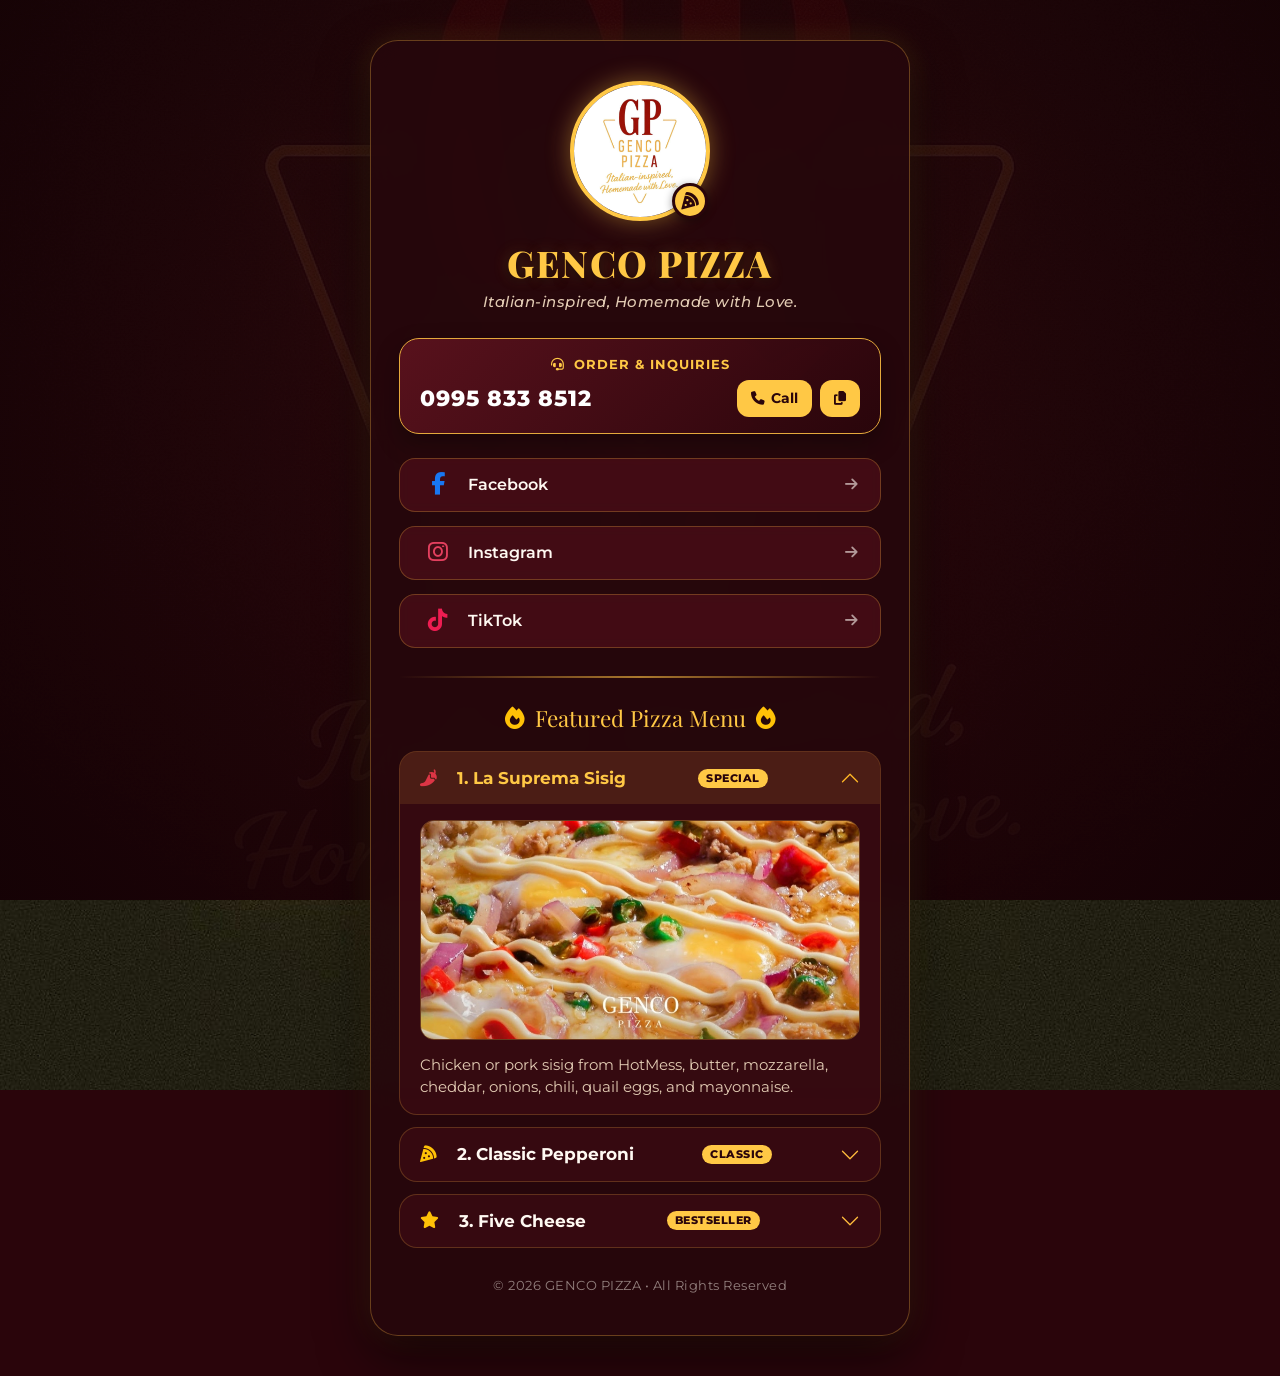
==== index.html @ 43e7e1e8 "Add standalone index.html and root images for Vercel and static web hosting" ====
<!DOCTYPE html>
<html lang="en">
<head>
    <meta charset="utf-8" />
    <meta name="viewport" content="width=device-width, initial-scale=1.0" />
    <title>GENCO PIZZA | Profile & Menu</title>
    <!-- Favicon -->
    <link rel="icon" type="image/x-icon" href="images/genco-profile.jpg" />
    <!-- Google Fonts -->
    <link rel="preconnect" href="https://fonts.googleapis.com">
    <link rel="preconnect" href="https://fonts.gstatic.com" crossorigin>
    <link href="https://fonts.googleapis.com/css2?family=Montserrat:ital,wght@0,300;0,400;0,600;0,700;0,800;1,400&family=Playfair+Display:ital,wght@0,600;0,800;1,600&display=swap" rel="stylesheet">
    <!-- FontAwesome & Bootstrap Icons -->
    <link rel="stylesheet" href="https://cdnjs.cloudflare.com/ajax/libs/font-awesome/6.5.1/css/all.min.css" />
    <link rel="stylesheet" href="https://cdn.jsdelivr.net/npm/bootstrap-icons@1.11.3/font/bootstrap-icons.min.css">
    <!-- Bootstrap CSS -->
    <link rel="stylesheet" href="https://cdn.jsdelivr.net/npm/bootstrap@5.3.2/dist/css/bootstrap.min.css" />
    
    <style>
        :root {
            --genco-maroon: #4A0E17;
            --genco-maroon-dark: #2A050B;
            --genco-maroon-light: #6A1825;
            --genco-yellow: #E5A93C;
            --genco-gold: #FFC845;
            --genco-gold-hover: #FFE082;
            --genco-card-bg: rgba(38, 7, 12, 0.88);
            --genco-card-border: rgba(229, 169, 60, 0.35);
            --genco-text-light: #FFF9F2;
            --genco-text-muted: #E2CBB3;
        }

        html, body {
            min-height: 100vh;
            font-family: 'Montserrat', sans-serif;
            color: var(--genco-text-light);
            margin: 0;
            padding: 0;
            background-color: var(--genco-maroon-dark);
        }

        .genco-body {
            position: relative;
            background-image: url('images/genco-bg.jpg');
            background-size: cover;
            background-position: center;
            background-repeat: no-repeat;
            background-attachment: fixed;
        }

        .genco-bg-overlay {
            position: fixed;
            top: 0;
            left: 0;
            width: 100%;
            height: 100%;
            background: radial-gradient(circle at center, rgba(42, 5, 11, 0.65) 0%, rgba(20, 2, 5, 0.92) 100%),
                        linear-gradient(to bottom, rgba(74, 14, 23, 0.5), rgba(42, 5, 11, 0.85));
            z-index: 1;
            pointer-events: none;
        }

        .genco-main-wrapper {
            position: relative;
            z-index: 2;
            min-height: 100vh;
            display: flex;
            justify-content: center;
            align-items: center;
            padding: 40px 15px;
        }

        .genco-profile-card {
            width: 100%;
            max-width: 540px;
            background: var(--genco-card-bg);
            backdrop-filter: blur(16px);
            -webkit-backdrop-filter: blur(16px);
            border: 1.5px solid var(--genco-card-border);
            border-radius: 28px;
            padding: 40px 28px;
            box-shadow: 0 20px 50px rgba(0, 0, 0, 0.6), 0 0 30px rgba(229, 169, 60, 0.15);
        }

        /* Header & Avatar */
        .avatar-container {
            position: relative;
            width: 140px;
            height: 140px;
            margin: 0 auto 20px auto;
        }

        .profile-avatar {
            width: 100%;
            height: 100%;
            object-fit: cover;
            border-radius: 50%;
            border: 4px solid var(--genco-gold);
            box-shadow: 0 0 25px rgba(255, 200, 69, 0.4), inset 0 0 10px rgba(0,0,0,0.5);
            transition: transform 0.3s ease, box-shadow 0.3s ease;
        }

        .profile-avatar:hover {
            transform: scale(1.04);
            box-shadow: 0 0 35px rgba(255, 200, 69, 0.7);
        }

        .avatar-badge {
            position: absolute;
            bottom: 2px;
            right: 2px;
            background: var(--genco-gold);
            color: var(--genco-maroon-dark);
            width: 36px;
            height: 36px;
            border-radius: 50%;
            display: flex;
            align-items: center;
            justify-content: center;
            font-size: 1.1rem;
            border: 3px solid var(--genco-maroon-dark);
            box-shadow: 0 2px 8px rgba(0,0,0,0.4);
        }

        .genco-title {
            font-family: 'Playfair Display', serif;
            font-weight: 800;
            font-size: 2.3rem;
            color: var(--genco-gold);
            letter-spacing: 1.5px;
            margin-bottom: 6px;
            text-shadow: 0 2px 10px rgba(0, 0, 0, 0.6), 0 0 15px rgba(229, 169, 60, 0.3);
        }

        .genco-subtitle {
            font-size: 0.95rem;
            font-weight: 500;
            font-style: italic;
            color: var(--genco-text-muted);
            margin-bottom: 24px;
            letter-spacing: 0.5px;
        }

        .genco-divider {
            height: 2px;
            background: linear-gradient(90deg, transparent, var(--genco-yellow), transparent);
            margin: 24px 0;
            opacity: 0.7;
        }

        /* Contact & Social Links */
        .social-links-container {
            display: flex;
            flex-direction: column;
            gap: 14px;
            margin-bottom: 28px;
        }

        .social-btn {
            display: flex;
            align-items: center;
            justify-content: space-between;
            padding: 14px 22px;
            border-radius: 16px;
            background: rgba(110, 22, 36, 0.4);
            border: 1.5px solid rgba(229, 169, 60, 0.3);
            color: var(--genco-text-light);
            text-decoration: none;
            font-weight: 600;
            font-size: 1rem;
            transition: all 0.3s cubic-bezier(0.25, 0.8, 0.25, 1);
            backdrop-filter: blur(5px);
        }

        .social-btn:hover {
            background: rgba(229, 169, 60, 0.18);
            border-color: var(--genco-gold);
            color: var(--genco-gold);
            transform: translateY(-3px);
            box-shadow: 0 8px 20px rgba(0, 0, 0, 0.4), 0 0 15px rgba(255, 200, 69, 0.25);
        }

        .social-btn-content {
            display: flex;
            align-items: center;
            gap: 14px;
        }

        .social-icon {
            font-size: 1.4rem;
            width: 32px;
            text-align: center;
        }

        .social-btn-phone .social-icon { color: #4CAF50; }
        .social-btn-fb .social-icon { color: #1877F2; }
        .social-btn-ig .social-icon { color: #E4405F; }
        .social-btn-tiktok .social-icon { color: #EE1D52; }

        .social-arrow {
            font-size: 0.9rem;
            opacity: 0.6;
            transition: transform 0.3s ease, opacity 0.3s ease;
        }

        .social-btn:hover .social-arrow {
            opacity: 1;
            transform: translateX(4px);
        }

        /* Phone Quick Call Action Card */
        .phone-card {
            background: linear-gradient(135deg, rgba(110, 22, 36, 0.7), rgba(42, 5, 11, 0.9));
            border: 1.5px solid var(--genco-yellow);
            border-radius: 20px;
            padding: 16px 20px;
            margin-bottom: 24px;
            box-shadow: 0 10px 25px rgba(0, 0, 0, 0.3);
        }

        .phone-card-title {
            font-size: 0.8rem;
            text-transform: uppercase;
            letter-spacing: 1px;
            color: var(--genco-gold);
            font-weight: 700;
            margin-bottom: 6px;
        }

        .phone-card-body {
            display: flex;
            align-items: center;
            justify-content: space-between;
        }

        .phone-number-display {
            font-size: 1.35rem;
            font-weight: 800;
            letter-spacing: 1px;
            color: #FFFFFF;
        }

        .phone-actions {
            display: flex;
            gap: 8px;
        }

        .phone-action-btn {
            background: var(--genco-gold);
            color: var(--genco-maroon-dark);
            border: none;
            padding: 8px 14px;
            border-radius: 12px;
            font-weight: 700;
            font-size: 0.85rem;
            text-decoration: none;
            display: inline-flex;
            align-items: center;
            gap: 6px;
            transition: all 0.25s ease;
            cursor: pointer;
        }

        .phone-action-btn:hover {
            background: var(--genco-gold-hover);
            color: var(--genco-maroon);
            transform: scale(1.05);
            box-shadow: 0 4px 12px rgba(255, 200, 69, 0.4);
        }

        /* Section Title */
        .section-title {
            font-family: 'Playfair Display', serif;
            font-size: 1.4rem;
            color: var(--genco-gold);
            margin-bottom: 16px;
            display: flex;
            align-items: center;
            justify-content: center;
            gap: 10px;
        }

        /* Accordion Menu */
        .genco-accordion {
            --bs-accordion-bg: transparent;
            --bs-accordion-border-color: rgba(229, 169, 60, 0.25);
            display: flex;
            flex-direction: column;
            gap: 12px;
        }

        .genco-accordion-item {
            background: rgba(65, 12, 21, 0.6) !important;
            border: 1.5px solid rgba(229, 169, 60, 0.25) !important;
            border-radius: 18px !important;
            overflow: hidden;
            transition: border-color 0.3s ease;
        }

        .genco-accordion-item:hover {
            border-color: var(--genco-yellow) !important;
        }

        .genco-accordion-button {
            background: transparent !important;
            color: var(--genco-text-light) !important;
            font-weight: 700;
            font-size: 1.05rem;
            padding: 16px 20px !important;
            box-shadow: none !important;
            display: flex;
            align-items: center;
            gap: 12px;
        }

        .genco-accordion-button::after {
            filter: invert(75%) sepia(80%) saturate(400%) hue-rotate(350deg);
        }

        .genco-accordion-button:not(.collapsed) {
            color: var(--genco-gold) !important;
            background: rgba(229, 169, 60, 0.12) !important;
        }

        .pizza-badge {
            background: var(--genco-gold);
            color: var(--genco-maroon-dark);
            font-size: 0.7rem;
            font-weight: 800;
            padding: 3px 8px;
            border-radius: 20px;
            text-transform: uppercase;
            letter-spacing: 0.5px;
            margin-left: auto;
        }

        .pizza-img-wrapper {
            width: 100%;
            height: 220px;
            border-radius: 14px;
            overflow: hidden;
            margin-bottom: 14px;
            border: 1px solid rgba(229, 169, 60, 0.3);
        }

        .pizza-img {
            width: 100%;
            height: 100%;
            object-fit: cover;
            transition: transform 0.4s ease;
        }

        .genco-accordion-item:hover .pizza-img {
            transform: scale(1.05);
        }

        .pizza-description {
            font-size: 0.92rem;
            line-height: 1.5;
            color: var(--genco-text-muted);
            margin-bottom: 0;
        }

        /* Footer Note */
        .genco-footer-note {
            text-align: center;
            font-size: 0.8rem;
            color: rgba(255, 249, 242, 0.5);
            margin-top: 28px;
            letter-spacing: 0.5px;
        }

        /* Toast Copy Feedback */
        .copy-toast {
            position: fixed;
            bottom: 25px;
            left: 50%;
            transform: translateX(-50%) translateY(100px);
            background: var(--genco-gold);
            color: var(--genco-maroon-dark);
            font-weight: 700;
            padding: 10px 22px;
            border-radius: 25px;
            box-shadow: 0 10px 25px rgba(0,0,0,0.5);
            z-index: 9999;
            opacity: 0;
            transition: all 0.4s cubic-bezier(0.175, 0.885, 0.32, 1.275);
        }

        .copy-toast.show {
            opacity: 1;
            transform: translateX(-50%) translateY(0);
        }

        @media (max-width: 480px) {
            .genco-profile-card {
                padding: 30px 18px;
                border-radius: 22px;
            }
            .genco-title {
                font-size: 1.85rem;
            }
            .phone-number-display {
                font-size: 1.15rem;
            }
            .pizza-img-wrapper {
                height: 180px;
            }
        }
    </style>
</head>
<body class="genco-body">
    <div class="genco-bg-overlay"></div>

    <main role="main" class="genco-main-wrapper">
        <div class="genco-profile-card text-center">

            <!-- Profile Avatar & Header -->
            <div class="avatar-container">
                <img src="images/genco-profile.jpg" alt="GENCO PIZZA Logo" class="profile-avatar" />
                <div class="avatar-badge">
                    <i class="fa-solid fa-pizza-slice"></i>
                </div>
            </div>

            <h1 class="genco-title">GENCO PIZZA</h1>
            <p class="genco-subtitle">Italian-inspired, Homemade with Love.</p>

            <!-- Quick Call & Contact Card -->
            <div class="phone-card">
                <div class="phone-card-title">
                    <i class="fa-solid fa-headset me-1"></i> Order & Inquiries
                </div>
                <div class="phone-card-body">
                    <div class="phone-number-display">0995 833 8512</div>
                    <div class="phone-actions">
                        <a href="tel:09958338512" class="phone-action-btn" title="Call Now">
                            <i class="fa-solid fa-phone"></i> Call
                        </a>
                        <button type="button" class="phone-action-btn" onclick="copyToClipboard('09958338512')" title="Copy Number">
                            <i class="fa-solid fa-copy"></i>
                        </button>
                    </div>
                </div>
            </div>

            <!-- Social Media Links -->
            <div class="social-links-container">
                <!-- Facebook -->
                <a href="https://www.facebook.com/gencopizza/" target="_blank" rel="noopener noreferrer" class="social-btn social-btn-fb">
                    <div class="social-btn-content">
                        <i class="fa-brands fa-facebook-f social-icon"></i>
                        <span>Facebook</span>
                    </div>
                    <i class="fa-solid fa-arrow-right social-arrow"></i>
                </a>

                <!-- Instagram -->
                <a href="https://www.instagram.com/gencopizzadavaocity/" target="_blank" rel="noopener noreferrer" class="social-btn social-btn-ig">
                    <div class="social-btn-content">
                        <i class="fa-brands fa-instagram social-icon"></i>
                        <span>Instagram</span>
                    </div>
                    <i class="fa-solid fa-arrow-right social-arrow"></i>
                </a>

                <!-- TikTok -->
                <a href="https://www.tiktok.com/@genco.pizza.davao" target="_blank" rel="noopener noreferrer" class="social-btn social-btn-tiktok">
                    <div class="social-btn-content">
                        <i class="fa-brands fa-tiktok social-icon"></i>
                        <span>TikTok</span>
                    </div>
                    <i class="fa-solid fa-arrow-right social-arrow"></i>
                </a>
            </div>

            <div class="genco-divider"></div>

            <!-- Featured Pizza Menu Dropdown / Accordion -->
            <div class="section-title">
                <i class="fa-solid fa-fire text-warning"></i> Featured Pizza Menu <i class="fa-solid fa-fire text-warning"></i>
            </div>

            <div class="accordion genco-accordion" id="pizzaMenuAccordion">
                
                <!-- 1st Pizza: La Suprema Sisig -->
                <div class="accordion-item genco-accordion-item">
                    <h2 class="accordion-header" id="headingOne">
                        <button class="accordion-button genco-accordion-button" type="button" data-bs-toggle="collapse" data-bs-target="#collapseOne" aria-expanded="true" aria-controls="collapseOne">
                            <i class="fa-solid fa-pepper-hot text-danger me-2"></i>
                            <span>1. La Suprema Sisig</span>
                            <span class="pizza-badge">Special</span>
                        </button>
                    </h2>
                    <div id="collapseOne" class="accordion-collapse collapse show" aria-labelledby="headingOne" data-bs-parent="#pizzaMenuAccordion">
                        <div class="accordion-body text-start">
                            <div class="pizza-img-wrapper">
                                <img src="images/la-suprema-sisig.jpg" alt="La Suprema Sisig Pizza" class="pizza-img" />
                            </div>
                            <p class="pizza-description">
                                Chicken or pork sisig from HotMess, butter, mozzarella, cheddar, onions, chili, quail eggs, and mayonnaise.
                            </p>
                        </div>
                    </div>
                </div>

                <!-- 2nd Pizza: Classic Pepperoni -->
                <div class="accordion-item genco-accordion-item">
                    <h2 class="accordion-header" id="headingTwo">
                        <button class="accordion-button genco-accordion-button collapsed" type="button" data-bs-toggle="collapse" data-bs-target="#collapseTwo" aria-expanded="false" aria-controls="collapseTwo">
                            <i class="fa-solid fa-pizza-slice text-warning me-2"></i>
                            <span>2. Classic Pepperoni</span>
                            <span class="pizza-badge">Classic</span>
                        </button>
                    </h2>
                    <div id="collapseTwo" class="accordion-collapse collapse" aria-labelledby="headingTwo" data-bs-parent="#pizzaMenuAccordion">
                        <div class="accordion-body text-start">
                            <div class="pizza-img-wrapper">
                                <img src="images/classic-pepperoni.jpg" alt="Classic Pepperoni Pizza" class="pizza-img" />
                            </div>
                            <p class="pizza-description">
                                Mozzarella, cheddar, and salame piccante (a spicy Italian cured sausage seasoned with chili peppers and paprika).
                            </p>
                        </div>
                    </div>
                </div>

                <!-- 3rd Pizza: Five Cheese -->
                <div class="accordion-item genco-accordion-item">
                    <h2 class="accordion-header" id="headingThree">
                        <button class="accordion-button genco-accordion-button collapsed" type="button" data-bs-toggle="collapse" data-bs-target="#collapseThree" aria-expanded="false" aria-controls="collapseThree">
                            <i class="fa-solid fa-star text-warning me-2"></i>
                            <span>3. Five Cheese</span>
                            <span class="pizza-badge">Bestseller</span>
                        </button>
                    </h2>
                    <div id="collapseThree" class="accordion-collapse collapse" aria-labelledby="headingThree" data-bs-parent="#pizzaMenuAccordion">
                        <div class="accordion-body text-start">
                            <div class="pizza-img-wrapper">
                                <img src="images/five-cheese.jpg" alt="Five Cheese Pizza" class="pizza-img" />
                            </div>
                            <p class="pizza-description">
                                Our bestseller. Five cheeses. Zero notes.
                            </p>
                        </div>
                    </div>
                </div>

            </div>

            <div class="genco-footer-note">
                &copy; 2026 GENCO PIZZA &bull; All Rights Reserved
            </div>

        </div>
    </main>

    <!-- Copy Toast Notification -->
    <div id="copyToast" class="copy-toast">
        <i class="fa-solid fa-check-circle me-1"></i> Phone number copied!
    </div>

    <!-- Bootstrap JS Bundle -->
    <script src="https://cdn.jsdelivr.net/npm/bootstrap@5.3.2/dist/js/bootstrap.bundle.min.js"></script>
    <script>
        function copyToClipboard(text) {
            navigator.clipboard.writeText(text).then(function () {
                var toast = document.getElementById('copyToast');
                toast.classList.add('show');
                setTimeout(function () {
                    toast.classList.remove('show');
                }, 2500);
            }).catch(function (err) {
                console.error('Could not copy text: ', err);
            });
        }
    </script>
</body>
</html>
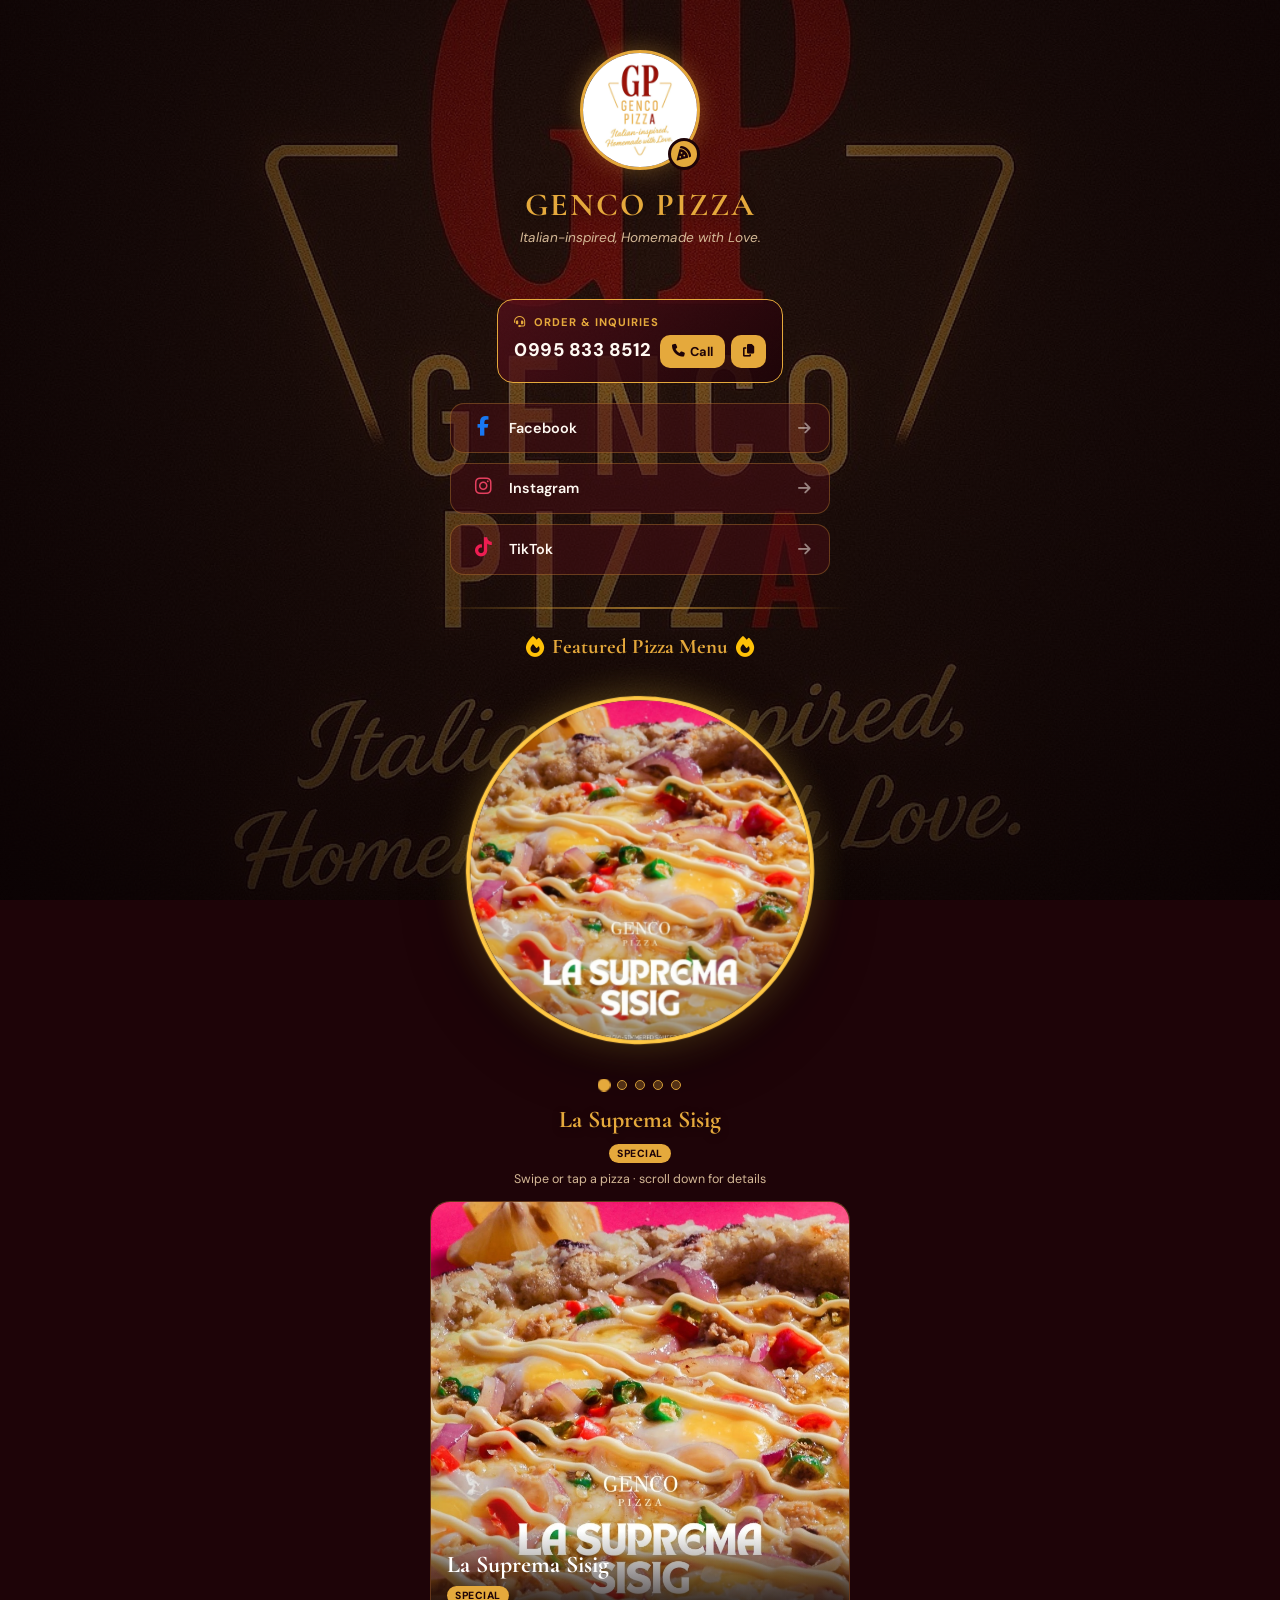
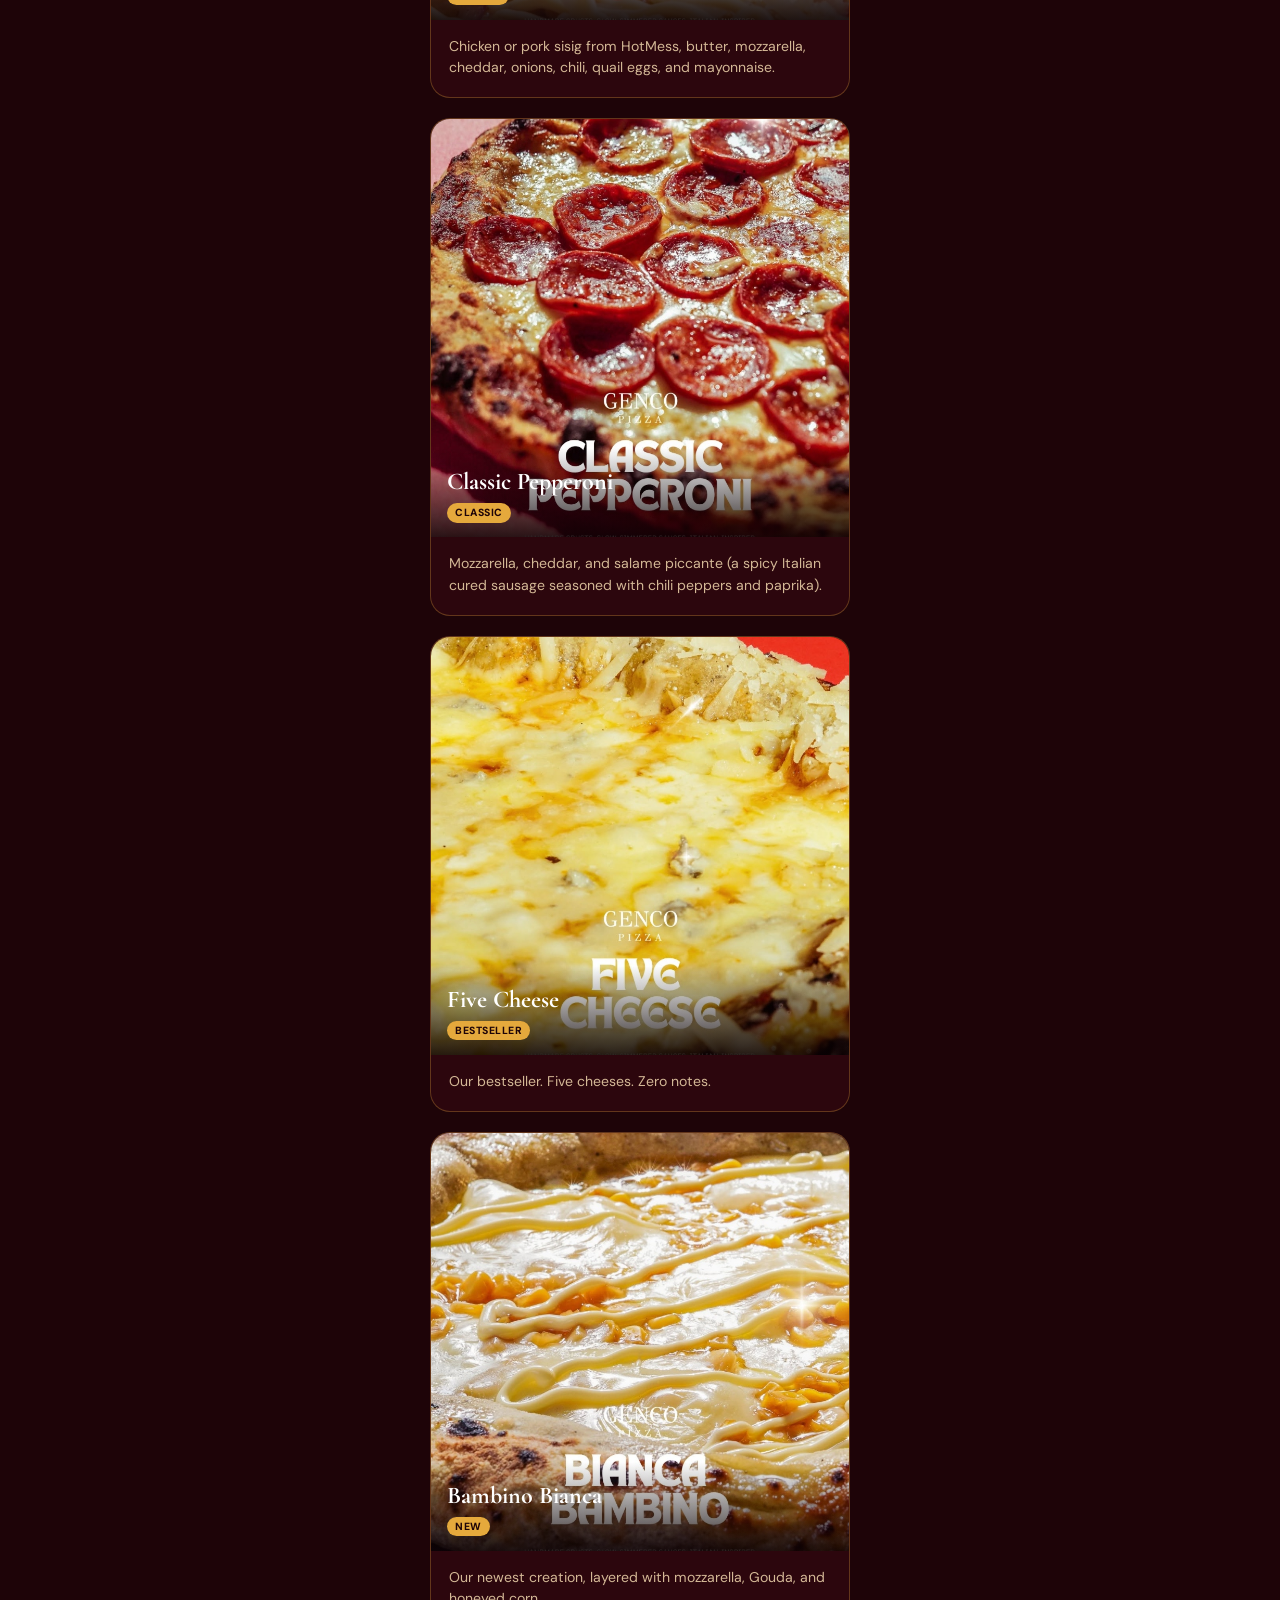
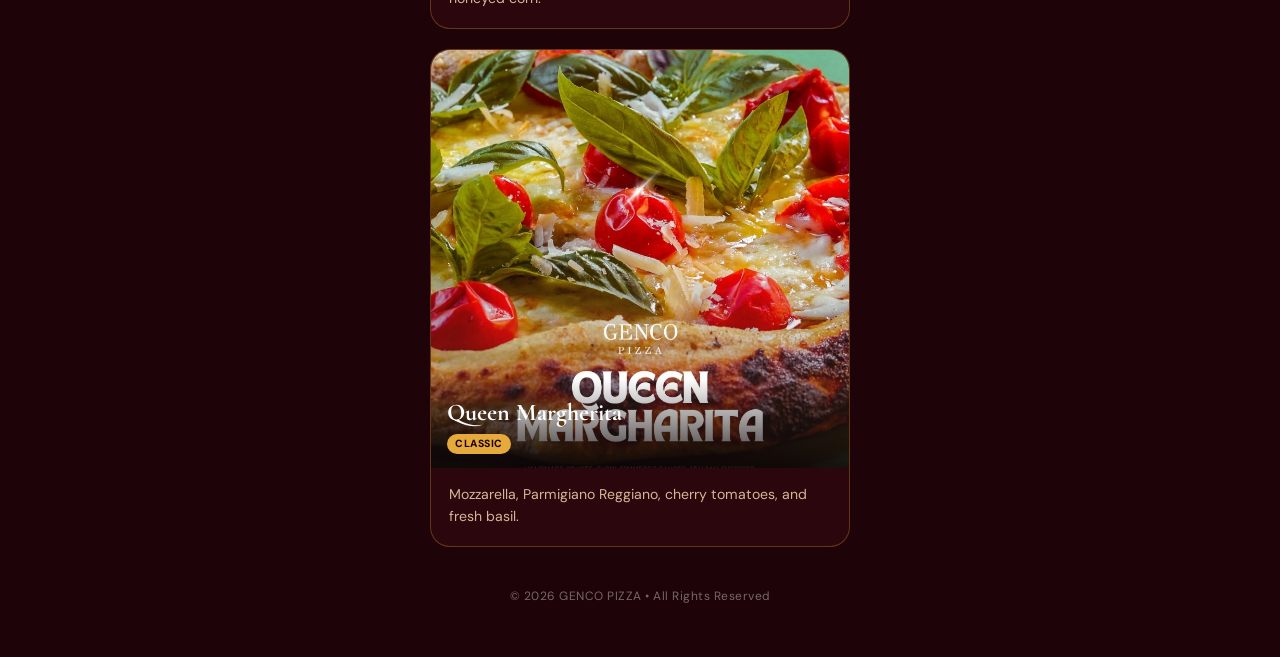
==== commit e07f7e36: "Add 3D round parallax pizza carousel, new pizzas, scroll-zoom detail cards, new fonts, mobile-first " ====
--- a/index.html
+++ b/index.html
@@ -2,578 +2,719 @@
 <html lang="en">
 <head>
     <meta charset="utf-8" />
-    <meta name="viewport" content="width=device-width, initial-scale=1.0" />
+    <meta name="viewport" content="width=device-width, initial-scale=1.0, maximum-scale=1.0, user-scalable=no" />
     <title>GENCO PIZZA | Profile & Menu</title>
-    <!-- Favicon -->
     <link rel="icon" type="image/x-icon" href="images/genco-profile.jpg" />
-    <!-- Google Fonts -->
+    <!-- Google Fonts – Cormorant Garamond (elegant serif) + DM Sans (clean body) -->
     <link rel="preconnect" href="https://fonts.googleapis.com">
     <link rel="preconnect" href="https://fonts.gstatic.com" crossorigin>
-    <link href="https://fonts.googleapis.com/css2?family=Montserrat:ital,wght@0,300;0,400;0,600;0,700;0,800;1,400&family=Playfair+Display:ital,wght@0,600;0,800;1,600&display=swap" rel="stylesheet">
-    <!-- FontAwesome & Bootstrap Icons -->
+    <link href="https://fonts.googleapis.com/css2?family=Cormorant+Garamond:ital,wght@0,400;0,600;0,700;1,400;1,600&family=DM+Sans:ital,wght@0,300;0,400;0,500;0,600;0,700&display=swap" rel="stylesheet">
+    <!-- FontAwesome -->
     <link rel="stylesheet" href="https://cdnjs.cloudflare.com/ajax/libs/font-awesome/6.5.1/css/all.min.css" />
-    <link rel="stylesheet" href="https://cdn.jsdelivr.net/npm/bootstrap-icons@1.11.3/font/bootstrap-icons.min.css">
     <!-- Bootstrap CSS -->
     <link rel="stylesheet" href="https://cdn.jsdelivr.net/npm/bootstrap@5.3.2/dist/css/bootstrap.min.css" />
-    
+
     <style>
         :root {
-            --genco-maroon: #4A0E17;
-            --genco-maroon-dark: #2A050B;
-            --genco-maroon-light: #6A1825;
-            --genco-yellow: #E5A93C;
-            --genco-gold: #FFC845;
-            --genco-gold-hover: #FFE082;
-            --genco-card-bg: rgba(38, 7, 12, 0.88);
-            --genco-card-border: rgba(229, 169, 60, 0.35);
-            --genco-text-light: #FFF9F2;
-            --genco-text-muted: #E2CBB3;
-        }
-
-        html, body {
-            min-height: 100vh;
-            font-family: 'Montserrat', sans-serif;
-            color: var(--genco-text-light);
+            --maroon: #4A0E17;
+            --maroon-dark: #1E0408;
+            --gold: #E5A93C;
+            --gold-bright: #FFC845;
+            --gold-hover: #FFE082;
+            --card-bg: rgba(30, 4, 8, 0.92);
+            --card-border: rgba(229,169,60,0.3);
+            --text-light: #FFF9F2;
+            --text-muted: #D4B896;
+        }
+
+        *, *::before, *::after { box-sizing: border-box; }
+
+        html {
+            scroll-behavior: smooth;
+            -webkit-text-size-adjust: 100%;
+        }
+
+        body {
             margin: 0;
             padding: 0;
-            background-color: var(--genco-maroon-dark);
-        }
-
-        .genco-body {
+            font-family: 'DM Sans', sans-serif;
+            color: var(--text-light);
+            background: var(--maroon-dark);
+            overflow-x: hidden;
+        }
+
+        /* ─── BG ─── */
+        .bg-layer {
+            position: fixed; inset: 0;
+            background: url('images/genco-bg.jpg') center/cover no-repeat;
+            z-index: 0;
+        }
+        .bg-overlay {
+            position: fixed; inset: 0;
+            background: radial-gradient(ellipse at 50% 30%, rgba(30,4,8,.55), rgba(10,1,3,.94));
+            z-index: 1;
+            pointer-events: none;
+        }
+
+        /* ─── MAIN WRAPPER ─── */
+        .page-wrapper {
             position: relative;
-            background-image: url('images/genco-bg.jpg');
-            background-size: cover;
-            background-position: center;
-            background-repeat: no-repeat;
-            background-attachment: fixed;
-        }
-
-        .genco-bg-overlay {
-            position: fixed;
-            top: 0;
-            left: 0;
+            z-index: 2;
+            display: flex;
+            flex-direction: column;
+            align-items: center;
+            padding: 0 0 40px 0;
+            min-height: 100vh;
+        }
+
+        /* ─── PROFILE CARD ─── */
+        .profile-section {
+            width: 100%;
+            max-width: 420px;
+            padding: 36px 20px 28px;
+            text-align: center;
+        }
+
+        .avatar-ring {
+            position: relative;
+            width: 120px; height: 120px;
+            margin: 0 auto 16px;
+        }
+        .avatar-ring img {
+            width: 100%; height: 100%;
+            object-fit: cover;
+            border-radius: 50%;
+            border: 3.5px solid var(--gold);
+            box-shadow: 0 0 22px rgba(229,169,60,.35);
+            transition: transform .3s, box-shadow .3s;
+        }
+        .avatar-ring img:hover {
+            transform: scale(1.05);
+            box-shadow: 0 0 30px rgba(229,169,60,.6);
+        }
+        .avatar-ring .badge-icon {
+            position: absolute; bottom: 0; right: 0;
+            width: 32px; height: 32px;
+            background: var(--gold);
+            color: var(--maroon-dark);
+            border-radius: 50%;
+            display: grid; place-items: center;
+            font-size: .9rem;
+            border: 3px solid var(--maroon-dark);
+        }
+
+        .brand-name {
+            font-family: 'Cormorant Garamond', serif;
+            font-weight: 700;
+            font-size: 2rem;
+            color: var(--gold);
+            letter-spacing: 2px;
+            margin: 0 0 4px;
+            text-shadow: 0 2px 12px rgba(0,0,0,.5);
+        }
+        .brand-tagline {
+            font-size: .85rem;
+            font-style: italic;
+            color: var(--text-muted);
+            margin: 0 0 22px;
+        }
+
+        /* ─── PHONE CARD ─── */
+        .phone-strip {
+            background: linear-gradient(135deg, rgba(90,16,28,.7), rgba(30,4,8,.9));
+            border: 1.5px solid var(--gold);
+            border-radius: 16px;
+            padding: 14px 16px;
+            margin: 0 auto 20px;
+            max-width: 420px;
+        }
+        .phone-strip-label {
+            font-size: .7rem;
+            text-transform: uppercase;
+            letter-spacing: 1px;
+            color: var(--gold);
+            font-weight: 700;
+            margin-bottom: 4px;
+        }
+        .phone-strip-body {
+            display: flex;
+            align-items: center;
+            justify-content: space-between;
+            gap: 8px;
+        }
+        .phone-num {
+            font-size: 1.15rem;
+            font-weight: 800;
+            letter-spacing: .5px;
+        }
+        .phone-btns { display: flex; gap: 6px; }
+        .phone-btn {
+            background: var(--gold);
+            color: var(--maroon-dark);
+            border: none;
+            padding: 7px 12px;
+            border-radius: 10px;
+            font-weight: 700;
+            font-size: .8rem;
+            text-decoration: none;
+            display: inline-flex;
+            align-items: center;
+            gap: 5px;
+            cursor: pointer;
+            transition: background .2s, transform .2s;
+        }
+        .phone-btn:hover {
+            background: var(--gold-hover);
+            transform: scale(1.05);
+        }
+
+        /* ─── SOCIAL LINKS ─── */
+        .socials {
+            display: flex;
+            flex-direction: column;
+            gap: 10px;
+            max-width: 420px;
+            width: 100%;
+            margin: 0 auto 10px;
+            padding: 0 20px;
+        }
+        .social-link {
+            display: flex;
+            align-items: center;
+            justify-content: space-between;
+            padding: 13px 18px;
+            border-radius: 14px;
+            background: rgba(80,14,24,.45);
+            border: 1.5px solid var(--card-border);
+            color: var(--text-light);
+            text-decoration: none;
+            font-weight: 600;
+            font-size: .9rem;
+            transition: all .3s ease;
+        }
+        .social-link:hover {
+            background: rgba(229,169,60,.15);
+            border-color: var(--gold);
+            color: var(--gold);
+            transform: translateY(-2px);
+            box-shadow: 0 6px 16px rgba(0,0,0,.35);
+        }
+        .social-link .icon { font-size: 1.2rem; width: 28px; text-align: center; margin-right: 12px; }
+        .social-link .arrow { opacity: .5; transition: transform .3s, opacity .3s; }
+        .social-link:hover .arrow { opacity: 1; transform: translateX(3px); }
+        .sl-fb .icon { color: #1877F2; }
+        .sl-ig .icon { color: #E4405F; }
+        .sl-tk .icon { color: #EE1D52; }
+
+        /* ─── DIVIDER ─── */
+        .gold-divider {
+            height: 2px;
+            max-width: 420px;
+            width: calc(100% - 40px);
+            margin: 22px auto;
+            background: linear-gradient(90deg, transparent, var(--gold), transparent);
+            opacity: .6;
+        }
+
+        /* ─── SECTION TITLE ─── */
+        .menu-heading {
+            font-family: 'Cormorant Garamond', serif;
+            font-weight: 700;
+            font-size: 1.3rem;
+            color: var(--gold);
+            text-align: center;
+            margin: 0 0 8px;
+            display: flex;
+            align-items: center;
+            justify-content: center;
+            gap: 8px;
+        }
+
+        /* ─── 3D CAROUSEL ─── */
+        .carousel-viewport {
+            width: 100%;
+            max-width: 420px;
+            height: 320px;
+            perspective: 900px;
+            margin: 0 auto;
+            position: relative;
+            overflow: visible;
+            cursor: grab;
+            touch-action: pan-y;
+        }
+        .carousel-viewport:active { cursor: grabbing; }
+
+        .carousel-ring {
             width: 100%;
             height: 100%;
-            background: radial-gradient(circle at center, rgba(42, 5, 11, 0.65) 0%, rgba(20, 2, 5, 0.92) 100%),
-                        linear-gradient(to bottom, rgba(74, 14, 23, 0.5), rgba(42, 5, 11, 0.85));
-            z-index: 1;
-            pointer-events: none;
-        }
-
-        .genco-main-wrapper {
             position: relative;
-            z-index: 2;
-            min-height: 100vh;
-            display: flex;
-            justify-content: center;
-            align-items: center;
-            padding: 40px 15px;
-        }
-
-        .genco-profile-card {
-            width: 100%;
-            max-width: 540px;
-            background: var(--genco-card-bg);
-            backdrop-filter: blur(16px);
-            -webkit-backdrop-filter: blur(16px);
-            border: 1.5px solid var(--genco-card-border);
-            border-radius: 28px;
-            padding: 40px 28px;
-            box-shadow: 0 20px 50px rgba(0, 0, 0, 0.6), 0 0 30px rgba(229, 169, 60, 0.15);
-        }
-
-        /* Header & Avatar */
-        .avatar-container {
-            position: relative;
-            width: 140px;
-            height: 140px;
-            margin: 0 auto 20px auto;
-        }
-
-        .profile-avatar {
+            transform-style: preserve-3d;
+            transition: transform .6s cubic-bezier(.25,.8,.25,1);
+        }
+
+        .carousel-item-3d {
+            position: absolute;
+            width: 200px;
+            height: 200px;
+            left: 50%;
+            top: 50%;
+            margin-left: -100px;
+            margin-top: -100px;
+            backface-visibility: hidden;
+            border-radius: 50%;
+            overflow: hidden;
+            border: 3px solid var(--gold);
+            box-shadow: 0 8px 30px rgba(0,0,0,.5), 0 0 15px rgba(229,169,60,.2);
+            cursor: pointer;
+            transition: box-shadow .3s, border-color .3s;
+        }
+        .carousel-item-3d img {
             width: 100%;
             height: 100%;
             object-fit: cover;
+            pointer-events: none;
+        }
+        .carousel-item-3d.active-slide {
+            border-color: var(--gold-bright);
+            box-shadow: 0 8px 40px rgba(0,0,0,.6), 0 0 25px rgba(255,200,69,.4);
+        }
+
+        /* Navigation dots */
+        .carousel-dots {
+            display: flex;
+            justify-content: center;
+            gap: 8px;
+            margin: 10px 0 8px;
+        }
+        .carousel-dot {
+            width: 10px; height: 10px;
             border-radius: 50%;
-            border: 4px solid var(--genco-gold);
-            box-shadow: 0 0 25px rgba(255, 200, 69, 0.4), inset 0 0 10px rgba(0,0,0,0.5);
-            transition: transform 0.3s ease, box-shadow 0.3s ease;
-        }
-
-        .profile-avatar:hover {
-            transform: scale(1.04);
-            box-shadow: 0 0 35px rgba(255, 200, 69, 0.7);
-        }
-
-        .avatar-badge {
-            position: absolute;
-            bottom: 2px;
-            right: 2px;
-            background: var(--genco-gold);
-            color: var(--genco-maroon-dark);
-            width: 36px;
-            height: 36px;
-            border-radius: 50%;
-            display: flex;
-            align-items: center;
-            justify-content: center;
-            font-size: 1.1rem;
-            border: 3px solid var(--genco-maroon-dark);
-            box-shadow: 0 2px 8px rgba(0,0,0,0.4);
-        }
-
-        .genco-title {
-            font-family: 'Playfair Display', serif;
+            background: rgba(229,169,60,.3);
+            border: 1.5px solid var(--gold);
+            cursor: pointer;
+            transition: background .3s, transform .3s;
+        }
+        .carousel-dot.active {
+            background: var(--gold);
+            transform: scale(1.3);
+        }
+
+        /* Pizza name under carousel */
+        .carousel-pizza-name {
+            font-family: 'Cormorant Garamond', serif;
+            font-weight: 700;
+            font-size: 1.5rem;
+            color: var(--gold);
+            text-align: center;
+            margin: 4px 0 2px;
+            text-shadow: 0 2px 8px rgba(0,0,0,.4);
+            transition: opacity .4s;
+        }
+        .carousel-pizza-badge {
+            display: inline-block;
+            background: var(--gold);
+            color: var(--maroon-dark);
+            font-family: 'DM Sans', sans-serif;
+            font-size: .65rem;
             font-weight: 800;
-            font-size: 2.3rem;
-            color: var(--genco-gold);
-            letter-spacing: 1.5px;
-            margin-bottom: 6px;
-            text-shadow: 0 2px 10px rgba(0, 0, 0, 0.6), 0 0 15px rgba(229, 169, 60, 0.3);
-        }
-
-        .genco-subtitle {
-            font-size: 0.95rem;
-            font-weight: 500;
-            font-style: italic;
-            color: var(--genco-text-muted);
-            margin-bottom: 24px;
-            letter-spacing: 0.5px;
-        }
-
-        .genco-divider {
-            height: 2px;
-            background: linear-gradient(90deg, transparent, var(--genco-yellow), transparent);
-            margin: 24px 0;
-            opacity: 0.7;
-        }
-
-        /* Contact & Social Links */
-        .social-links-container {
-            display: flex;
-            flex-direction: column;
-            gap: 14px;
-            margin-bottom: 28px;
-        }
-
-        .social-btn {
-            display: flex;
-            align-items: center;
-            justify-content: space-between;
-            padding: 14px 22px;
-            border-radius: 16px;
-            background: rgba(110, 22, 36, 0.4);
-            border: 1.5px solid rgba(229, 169, 60, 0.3);
-            color: var(--genco-text-light);
-            text-decoration: none;
-            font-weight: 600;
-            font-size: 1rem;
-            transition: all 0.3s cubic-bezier(0.25, 0.8, 0.25, 1);
-            backdrop-filter: blur(5px);
-        }
-
-        .social-btn:hover {
-            background: rgba(229, 169, 60, 0.18);
-            border-color: var(--genco-gold);
-            color: var(--genco-gold);
-            transform: translateY(-3px);
-            box-shadow: 0 8px 20px rgba(0, 0, 0, 0.4), 0 0 15px rgba(255, 200, 69, 0.25);
-        }
-
-        .social-btn-content {
-            display: flex;
-            align-items: center;
-            gap: 14px;
-        }
-
-        .social-icon {
-            font-size: 1.4rem;
-            width: 32px;
-            text-align: center;
-        }
-
-        .social-btn-phone .social-icon { color: #4CAF50; }
-        .social-btn-fb .social-icon { color: #1877F2; }
-        .social-btn-ig .social-icon { color: #E4405F; }
-        .social-btn-tiktok .social-icon { color: #EE1D52; }
-
-        .social-arrow {
-            font-size: 0.9rem;
-            opacity: 0.6;
-            transition: transform 0.3s ease, opacity 0.3s ease;
-        }
-
-        .social-btn:hover .social-arrow {
-            opacity: 1;
-            transform: translateX(4px);
-        }
-
-        /* Phone Quick Call Action Card */
-        .phone-card {
-            background: linear-gradient(135deg, rgba(110, 22, 36, 0.7), rgba(42, 5, 11, 0.9));
-            border: 1.5px solid var(--genco-yellow);
-            border-radius: 20px;
-            padding: 16px 20px;
-            margin-bottom: 24px;
-            box-shadow: 0 10px 25px rgba(0, 0, 0, 0.3);
-        }
-
-        .phone-card-title {
-            font-size: 0.8rem;
-            text-transform: uppercase;
-            letter-spacing: 1px;
-            color: var(--genco-gold);
-            font-weight: 700;
-            margin-bottom: 6px;
-        }
-
-        .phone-card-body {
-            display: flex;
-            align-items: center;
-            justify-content: space-between;
-        }
-
-        .phone-number-display {
-            font-size: 1.35rem;
-            font-weight: 800;
-            letter-spacing: 1px;
-            color: #FFFFFF;
-        }
-
-        .phone-actions {
-            display: flex;
-            gap: 8px;
-        }
-
-        .phone-action-btn {
-            background: var(--genco-gold);
-            color: var(--genco-maroon-dark);
-            border: none;
-            padding: 8px 14px;
-            border-radius: 12px;
-            font-weight: 700;
-            font-size: 0.85rem;
-            text-decoration: none;
-            display: inline-flex;
-            align-items: center;
-            gap: 6px;
-            transition: all 0.25s ease;
-            cursor: pointer;
-        }
-
-        .phone-action-btn:hover {
-            background: var(--genco-gold-hover);
-            color: var(--genco-maroon);
-            transform: scale(1.05);
-            box-shadow: 0 4px 12px rgba(255, 200, 69, 0.4);
-        }
-
-        /* Section Title */
-        .section-title {
-            font-family: 'Playfair Display', serif;
-            font-size: 1.4rem;
-            color: var(--genco-gold);
-            margin-bottom: 16px;
-            display: flex;
-            align-items: center;
-            justify-content: center;
-            gap: 10px;
-        }
-
-        /* Accordion Menu */
-        .genco-accordion {
-            --bs-accordion-bg: transparent;
-            --bs-accordion-border-color: rgba(229, 169, 60, 0.25);
-            display: flex;
-            flex-direction: column;
-            gap: 12px;
-        }
-
-        .genco-accordion-item {
-            background: rgba(65, 12, 21, 0.6) !important;
-            border: 1.5px solid rgba(229, 169, 60, 0.25) !important;
-            border-radius: 18px !important;
-            overflow: hidden;
-            transition: border-color 0.3s ease;
-        }
-
-        .genco-accordion-item:hover {
-            border-color: var(--genco-yellow) !important;
-        }
-
-        .genco-accordion-button {
-            background: transparent !important;
-            color: var(--genco-text-light) !important;
-            font-weight: 700;
-            font-size: 1.05rem;
-            padding: 16px 20px !important;
-            box-shadow: none !important;
-            display: flex;
-            align-items: center;
-            gap: 12px;
-        }
-
-        .genco-accordion-button::after {
-            filter: invert(75%) sepia(80%) saturate(400%) hue-rotate(350deg);
-        }
-
-        .genco-accordion-button:not(.collapsed) {
-            color: var(--genco-gold) !important;
-            background: rgba(229, 169, 60, 0.12) !important;
-        }
-
-        .pizza-badge {
-            background: var(--genco-gold);
-            color: var(--genco-maroon-dark);
-            font-size: 0.7rem;
-            font-weight: 800;
-            padding: 3px 8px;
+            padding: 2px 8px;
             border-radius: 20px;
             text-transform: uppercase;
-            letter-spacing: 0.5px;
-            margin-left: auto;
-        }
-
-        .pizza-img-wrapper {
+            letter-spacing: .5px;
+        }
+
+        /* ─── DETAIL CARD (scroll-triggered zoom target) ─── */
+        .pizza-detail-card {
+            max-width: 420px;
+            width: calc(100% - 32px);
+            margin: 0 auto 20px;
+            background: rgba(50,8,16,.7);
+            border: 1.5px solid var(--card-border);
+            border-radius: 20px;
+            overflow: hidden;
+            opacity: 0;
+            transform: translateY(30px) scale(.95);
+            transition: opacity .6s ease, transform .6s ease;
+        }
+        .pizza-detail-card.visible {
+            opacity: 1;
+            transform: translateY(0) scale(1);
+        }
+
+        .detail-img-wrap {
             width: 100%;
-            height: 220px;
-            border-radius: 14px;
+            aspect-ratio: 1/1;
             overflow: hidden;
-            margin-bottom: 14px;
-            border: 1px solid rgba(229, 169, 60, 0.3);
-        }
-
-        .pizza-img {
+            position: relative;
+        }
+        .detail-img-wrap img {
             width: 100%;
             height: 100%;
             object-fit: cover;
-            transition: transform 0.4s ease;
-        }
-
-        .genco-accordion-item:hover .pizza-img {
-            transform: scale(1.05);
-        }
-
-        .pizza-description {
-            font-size: 0.92rem;
-            line-height: 1.5;
-            color: var(--genco-text-muted);
-            margin-bottom: 0;
-        }
-
-        /* Footer Note */
-        .genco-footer-note {
+            transition: transform .5s ease;
+        }
+        .pizza-detail-card.visible .detail-img-wrap img {
+            transform: scale(1.02);
+        }
+        .detail-img-overlay {
+            position: absolute;
+            bottom: 0; left: 0; right: 0;
+            padding: 20px 16px 14px;
+            background: linear-gradient(transparent, rgba(10,1,3,.85));
+        }
+        .detail-img-overlay h3 {
+            font-family: 'Cormorant Garamond', serif;
+            font-weight: 700;
+            font-size: 1.5rem;
+            color: #fff;
+            margin: 0 0 2px;
+        }
+        .detail-body {
+            padding: 16px 18px 18px;
+        }
+        .detail-body p {
+            font-size: .88rem;
+            line-height: 1.55;
+            color: var(--text-muted);
+            margin: 0;
+        }
+
+        /* ─── FOOTER ─── */
+        .site-footer {
             text-align: center;
-            font-size: 0.8rem;
-            color: rgba(255, 249, 242, 0.5);
-            margin-top: 28px;
-            letter-spacing: 0.5px;
-        }
-
-        /* Toast Copy Feedback */
+            font-size: .75rem;
+            color: rgba(255,249,242,.4);
+            padding: 20px 0 12px;
+            letter-spacing: .5px;
+        }
+
+        /* ─── COPY TOAST ─── */
         .copy-toast {
             position: fixed;
-            bottom: 25px;
+            bottom: 20px;
             left: 50%;
-            transform: translateX(-50%) translateY(100px);
-            background: var(--genco-gold);
-            color: var(--genco-maroon-dark);
+            transform: translateX(-50%) translateY(80px);
+            background: var(--gold);
+            color: var(--maroon-dark);
             font-weight: 700;
-            padding: 10px 22px;
+            padding: 10px 20px;
             border-radius: 25px;
-            box-shadow: 0 10px 25px rgba(0,0,0,0.5);
+            box-shadow: 0 8px 20px rgba(0,0,0,.5);
             z-index: 9999;
             opacity: 0;
-            transition: all 0.4s cubic-bezier(0.175, 0.885, 0.32, 1.275);
-        }
-
+            transition: all .4s cubic-bezier(.175,.885,.32,1.275);
+            font-size: .85rem;
+        }
         .copy-toast.show {
             opacity: 1;
             transform: translateX(-50%) translateY(0);
         }
 
-        @media (max-width: 480px) {
-            .genco-profile-card {
-                padding: 30px 18px;
-                border-radius: 22px;
-            }
-            .genco-title {
-                font-size: 1.85rem;
-            }
-            .phone-number-display {
-                font-size: 1.15rem;
-            }
-            .pizza-img-wrapper {
-                height: 180px;
-            }
+        /* ─── MOBILE-FIRST RESPONSIVE ─── */
+        @media (max-width: 380px) {
+            .brand-name { font-size: 1.7rem; }
+            .phone-num { font-size: 1rem; }
+            .carousel-viewport { height: 280px; }
+            .carousel-item-3d { width: 160px; height: 160px; margin-left: -80px; margin-top: -80px; }
+            .carousel-pizza-name { font-size: 1.25rem; }
+        }
+        @media (min-width: 480px) {
+            .carousel-viewport { height: 360px; }
+            .carousel-item-3d { width: 220px; height: 220px; margin-left: -110px; margin-top: -110px; }
+        }
+        @media (min-width: 768px) {
+            .profile-section { padding-top: 50px; }
+            .carousel-viewport { height: 400px; }
+            .carousel-item-3d { width: 240px; height: 240px; margin-left: -120px; margin-top: -120px; }
+        }
+
+        /* ─── AUTO-SPIN ANIMATION ─── */
+        @keyframes autoSpin {
+            from { transform: rotateY(var(--start-angle)); }
+            to   { transform: rotateY(var(--end-angle)); }
+        }
+        .carousel-ring.auto-spinning {
+            animation: autoSpin 25s linear infinite;
         }
     </style>
 </head>
-<body class="genco-body">
-    <div class="genco-bg-overlay"></div>
-
-    <main role="main" class="genco-main-wrapper">
-        <div class="genco-profile-card text-center">
-
-            <!-- Profile Avatar & Header -->
-            <div class="avatar-container">
-                <img src="images/genco-profile.jpg" alt="GENCO PIZZA Logo" class="profile-avatar" />
-                <div class="avatar-badge">
-                    <i class="fa-solid fa-pizza-slice"></i>
+<body>
+    <div class="bg-layer"></div>
+    <div class="bg-overlay"></div>
+
+    <div class="page-wrapper">
+
+        <!-- ══════ PROFILE ══════ -->
+        <section class="profile-section">
+            <div class="avatar-ring">
+                <img src="images/genco-profile.jpg" alt="GENCO PIZZA Logo" />
+                <div class="badge-icon"><i class="fa-solid fa-pizza-slice"></i></div>
+            </div>
+            <h1 class="brand-name">GENCO PIZZA</h1>
+            <p class="brand-tagline">Italian-inspired, Homemade with Love.</p>
+        </section>
+
+        <!-- ══════ PHONE ══════ -->
+        <div class="phone-strip">
+            <div class="phone-strip-label"><i class="fa-solid fa-headset me-1"></i> Order & Inquiries</div>
+            <div class="phone-strip-body">
+                <span class="phone-num">0995 833 8512</span>
+                <div class="phone-btns">
+                    <a href="tel:09958338512" class="phone-btn"><i class="fa-solid fa-phone"></i> Call</a>
+                    <button class="phone-btn" onclick="copyNum()"><i class="fa-solid fa-copy"></i></button>
                 </div>
             </div>
-
-            <h1 class="genco-title">GENCO PIZZA</h1>
-            <p class="genco-subtitle">Italian-inspired, Homemade with Love.</p>
-
-            <!-- Quick Call & Contact Card -->
-            <div class="phone-card">
-                <div class="phone-card-title">
-                    <i class="fa-solid fa-headset me-1"></i> Order & Inquiries
+        </div>
+
+        <!-- ══════ SOCIALS ══════ -->
+        <div class="socials">
+            <a href="https://www.facebook.com/gencopizza/" target="_blank" rel="noopener" class="social-link sl-fb">
+                <span><i class="fa-brands fa-facebook-f icon"></i>Facebook</span>
+                <i class="fa-solid fa-arrow-right arrow"></i>
+            </a>
+            <a href="https://www.instagram.com/gencopizzadavaocity/" target="_blank" rel="noopener" class="social-link sl-ig">
+                <span><i class="fa-brands fa-instagram icon"></i>Instagram</span>
+                <i class="fa-solid fa-arrow-right arrow"></i>
+            </a>
+            <a href="https://www.tiktok.com/@genco.pizza.davao" target="_blank" rel="noopener" class="social-link sl-tk">
+                <span><i class="fa-brands fa-tiktok icon"></i>TikTok</span>
+                <i class="fa-solid fa-arrow-right arrow"></i>
+            </a>
+        </div>
+
+        <div class="gold-divider"></div>
+
+        <!-- ══════ FEATURED PIZZA CAROUSEL ══════ -->
+        <div class="menu-heading">
+            <i class="fa-solid fa-fire text-warning"></i>
+            Featured Pizza Menu
+            <i class="fa-solid fa-fire text-warning"></i>
+        </div>
+
+        <div class="carousel-viewport" id="carouselViewport">
+            <div class="carousel-ring" id="carouselRing">
+                <!-- items injected by JS -->
+            </div>
+        </div>
+
+        <div class="carousel-dots" id="carouselDots"></div>
+        <div class="carousel-pizza-name" id="carouselLabel">La Suprema Sisig</div>
+        <div style="text-align:center;margin-bottom:6px;">
+            <span class="carousel-pizza-badge" id="carouselBadge">Special</span>
+        </div>
+        <p style="text-align:center;font-size:.78rem;color:var(--text-muted);margin:0 0 12px;padding:0 20px;">
+            Swipe or tap a pizza &middot; scroll down for details
+        </p>
+
+        <!-- ══════ PIZZA DETAIL CARDS ══════ -->
+        <div class="pizza-detail-card" data-pizza="0" id="detail-0">
+            <div class="detail-img-wrap">
+                <img src="images/la-suprema-sisig.jpg" alt="La Suprema Sisig" />
+                <div class="detail-img-overlay">
+                    <h3>La Suprema Sisig</h3>
+                    <span class="carousel-pizza-badge">Special</span>
                 </div>
-                <div class="phone-card-body">
-                    <div class="phone-number-display">0995 833 8512</div>
-                    <div class="phone-actions">
-                        <a href="tel:09958338512" class="phone-action-btn" title="Call Now">
-                            <i class="fa-solid fa-phone"></i> Call
-                        </a>
-                        <button type="button" class="phone-action-btn" onclick="copyToClipboard('09958338512')" title="Copy Number">
-                            <i class="fa-solid fa-copy"></i>
-                        </button>
-                    </div>
+            </div>
+            <div class="detail-body">
+                <p>Chicken or pork sisig from HotMess, butter, mozzarella, cheddar, onions, chili, quail eggs, and mayonnaise.</p>
+            </div>
+        </div>
+
+        <div class="pizza-detail-card" data-pizza="1" id="detail-1">
+            <div class="detail-img-wrap">
+                <img src="images/classic-pepperoni.jpg" alt="Classic Pepperoni" />
+                <div class="detail-img-overlay">
+                    <h3>Classic Pepperoni</h3>
+                    <span class="carousel-pizza-badge">Classic</span>
                 </div>
             </div>
-
-            <!-- Social Media Links -->
-            <div class="social-links-container">
-                <!-- Facebook -->
-                <a href="https://www.facebook.com/gencopizza/" target="_blank" rel="noopener noreferrer" class="social-btn social-btn-fb">
-                    <div class="social-btn-content">
-                        <i class="fa-brands fa-facebook-f social-icon"></i>
-                        <span>Facebook</span>
-                    </div>
-                    <i class="fa-solid fa-arrow-right social-arrow"></i>
-                </a>
-
-                <!-- Instagram -->
-                <a href="https://www.instagram.com/gencopizzadavaocity/" target="_blank" rel="noopener noreferrer" class="social-btn social-btn-ig">
-                    <div class="social-btn-content">
-                        <i class="fa-brands fa-instagram social-icon"></i>
-                        <span>Instagram</span>
-                    </div>
-                    <i class="fa-solid fa-arrow-right social-arrow"></i>
-                </a>
-
-                <!-- TikTok -->
-                <a href="https://www.tiktok.com/@genco.pizza.davao" target="_blank" rel="noopener noreferrer" class="social-btn social-btn-tiktok">
-                    <div class="social-btn-content">
-                        <i class="fa-brands fa-tiktok social-icon"></i>
-                        <span>TikTok</span>
-                    </div>
-                    <i class="fa-solid fa-arrow-right social-arrow"></i>
-                </a>
-            </div>
-
-            <div class="genco-divider"></div>
-
-            <!-- Featured Pizza Menu Dropdown / Accordion -->
-            <div class="section-title">
-                <i class="fa-solid fa-fire text-warning"></i> Featured Pizza Menu <i class="fa-solid fa-fire text-warning"></i>
-            </div>
-
-            <div class="accordion genco-accordion" id="pizzaMenuAccordion">
-                
-                <!-- 1st Pizza: La Suprema Sisig -->
-                <div class="accordion-item genco-accordion-item">
-                    <h2 class="accordion-header" id="headingOne">
-                        <button class="accordion-button genco-accordion-button" type="button" data-bs-toggle="collapse" data-bs-target="#collapseOne" aria-expanded="true" aria-controls="collapseOne">
-                            <i class="fa-solid fa-pepper-hot text-danger me-2"></i>
-                            <span>1. La Suprema Sisig</span>
-                            <span class="pizza-badge">Special</span>
-                        </button>
-                    </h2>
-                    <div id="collapseOne" class="accordion-collapse collapse show" aria-labelledby="headingOne" data-bs-parent="#pizzaMenuAccordion">
-                        <div class="accordion-body text-start">
-                            <div class="pizza-img-wrapper">
-                                <img src="images/la-suprema-sisig.jpg" alt="La Suprema Sisig Pizza" class="pizza-img" />
-                            </div>
-                            <p class="pizza-description">
-                                Chicken or pork sisig from HotMess, butter, mozzarella, cheddar, onions, chili, quail eggs, and mayonnaise.
-                            </p>
-                        </div>
-                    </div>
+            <div class="detail-body">
+                <p>Mozzarella, cheddar, and salame piccante (a spicy Italian cured sausage seasoned with chili peppers and paprika).</p>
+            </div>
+        </div>
+
+        <div class="pizza-detail-card" data-pizza="2" id="detail-2">
+            <div class="detail-img-wrap">
+                <img src="images/five-cheese.jpg" alt="Five Cheese" />
+                <div class="detail-img-overlay">
+                    <h3>Five Cheese</h3>
+                    <span class="carousel-pizza-badge">Bestseller</span>
                 </div>
-
-                <!-- 2nd Pizza: Classic Pepperoni -->
-                <div class="accordion-item genco-accordion-item">
-                    <h2 class="accordion-header" id="headingTwo">
-                        <button class="accordion-button genco-accordion-button collapsed" type="button" data-bs-toggle="collapse" data-bs-target="#collapseTwo" aria-expanded="false" aria-controls="collapseTwo">
-                            <i class="fa-solid fa-pizza-slice text-warning me-2"></i>
-                            <span>2. Classic Pepperoni</span>
-                            <span class="pizza-badge">Classic</span>
-                        </button>
-                    </h2>
-                    <div id="collapseTwo" class="accordion-collapse collapse" aria-labelledby="headingTwo" data-bs-parent="#pizzaMenuAccordion">
-                        <div class="accordion-body text-start">
-                            <div class="pizza-img-wrapper">
-                                <img src="images/classic-pepperoni.jpg" alt="Classic Pepperoni Pizza" class="pizza-img" />
-                            </div>
-                            <p class="pizza-description">
-                                Mozzarella, cheddar, and salame piccante (a spicy Italian cured sausage seasoned with chili peppers and paprika).
-                            </p>
-                        </div>
-                    </div>
+            </div>
+            <div class="detail-body">
+                <p>Our bestseller. Five cheeses. Zero notes.</p>
+            </div>
+        </div>
+
+        <div class="pizza-detail-card" data-pizza="3" id="detail-3">
+            <div class="detail-img-wrap">
+                <img src="images/bambino-bianca.jpg" alt="Bambino Bianca" />
+                <div class="detail-img-overlay">
+                    <h3>Bambino Bianca</h3>
+                    <span class="carousel-pizza-badge">New</span>
                 </div>
-
-                <!-- 3rd Pizza: Five Cheese -->
-                <div class="accordion-item genco-accordion-item">
-                    <h2 class="accordion-header" id="headingThree">
-                        <button class="accordion-button genco-accordion-button collapsed" type="button" data-bs-toggle="collapse" data-bs-target="#collapseThree" aria-expanded="false" aria-controls="collapseThree">
-                            <i class="fa-solid fa-star text-warning me-2"></i>
-                            <span>3. Five Cheese</span>
-                            <span class="pizza-badge">Bestseller</span>
-                        </button>
-                    </h2>
-                    <div id="collapseThree" class="accordion-collapse collapse" aria-labelledby="headingThree" data-bs-parent="#pizzaMenuAccordion">
-                        <div class="accordion-body text-start">
-                            <div class="pizza-img-wrapper">
-                                <img src="images/five-cheese.jpg" alt="Five Cheese Pizza" class="pizza-img" />
-                            </div>
-                            <p class="pizza-description">
-                                Our bestseller. Five cheeses. Zero notes.
-                            </p>
-                        </div>
-                    </div>
+            </div>
+            <div class="detail-body">
+                <p>Our newest creation, layered with mozzarella, Gouda, and honeyed corn.</p>
+            </div>
+        </div>
+
+        <div class="pizza-detail-card" data-pizza="4" id="detail-4">
+            <div class="detail-img-wrap">
+                <img src="images/queen-margherita.jpg" alt="Queen Margherita" />
+                <div class="detail-img-overlay">
+                    <h3>Queen Margherita</h3>
+                    <span class="carousel-pizza-badge">Classic</span>
                 </div>
-
-            </div>
-
-            <div class="genco-footer-note">
-                &copy; 2026 GENCO PIZZA &bull; All Rights Reserved
-            </div>
-
-        </div>
-    </main>
-
-    <!-- Copy Toast Notification -->
+            </div>
+            <div class="detail-body">
+                <p>Mozzarella, Parmigiano Reggiano, cherry tomatoes, and fresh basil.</p>
+            </div>
+        </div>
+
+        <div class="site-footer">&copy; 2026 GENCO PIZZA &bull; All Rights Reserved</div>
+    </div>
+
+    <!-- Copy Toast -->
     <div id="copyToast" class="copy-toast">
         <i class="fa-solid fa-check-circle me-1"></i> Phone number copied!
     </div>
 
-    <!-- Bootstrap JS Bundle -->
     <script src="https://cdn.jsdelivr.net/npm/bootstrap@5.3.2/dist/js/bootstrap.bundle.min.js"></script>
     <script>
-        function copyToClipboard(text) {
-            navigator.clipboard.writeText(text).then(function () {
-                var toast = document.getElementById('copyToast');
-                toast.classList.add('show');
-                setTimeout(function () {
-                    toast.classList.remove('show');
-                }, 2500);
-            }).catch(function (err) {
-                console.error('Could not copy text: ', err);
-            });
-        }
+    /* ── DATA ── */
+    const pizzas = [
+        { img: 'images/la-suprema-sisig.jpg',  name: 'La Suprema Sisig', badge: 'Special' },
+        { img: 'images/classic-pepperoni.jpg',  name: 'Classic Pepperoni', badge: 'Classic' },
+        { img: 'images/five-cheese.jpg',        name: 'Five Cheese',       badge: 'Bestseller' },
+        { img: 'images/bambino-bianca.jpg',     name: 'Bambino Bianca',    badge: 'New' },
+        { img: 'images/queen-margherita.jpg',   name: 'Queen Margherita',  badge: 'Classic' },
+    ];
+
+    const ring   = document.getElementById('carouselRing');
+    const vp     = document.getElementById('carouselViewport');
+    const dots   = document.getElementById('carouselDots');
+    const label  = document.getElementById('carouselLabel');
+    const badge  = document.getElementById('carouselBadge');
+    const N      = pizzas.length;
+    const SLICE  = 360 / N;
+    const RADIUS = 280;
+
+    let currentIndex = 0;
+    let autoTimer    = null;
+    let userTouched  = false;
+
+    /* ── BUILD ITEMS ── */
+    pizzas.forEach((p, i) => {
+        // carousel item
+        const el = document.createElement('div');
+        el.className = 'carousel-item-3d';
+        el.style.transform = `rotateY(${i * SLICE}deg) translateZ(${RADIUS}px)`;
+        el.innerHTML = `<img src="${p.img}" alt="${p.name}">`;
+        el.addEventListener('click', () => goTo(i));
+        ring.appendChild(el);
+
+        // dot
+        const dot = document.createElement('div');
+        dot.className = 'carousel-dot' + (i === 0 ? ' active' : '');
+        dot.addEventListener('click', () => goTo(i));
+        dots.appendChild(dot);
+    });
+
+    function goTo(idx) {
+        currentIndex = idx;
+        const angle = -(idx * SLICE);
+        ring.classList.remove('auto-spinning');
+        ring.style.transform = `rotateY(${angle}deg)`;
+
+        // update label
+        label.textContent = pizzas[idx].name;
+        badge.textContent = pizzas[idx].badge;
+
+        // update dots
+        document.querySelectorAll('.carousel-dot').forEach((d, i) => {
+            d.classList.toggle('active', i === idx);
+        });
+
+        // update active slide styling
+        document.querySelectorAll('.carousel-item-3d').forEach((el, i) => {
+            el.classList.toggle('active-slide', i === idx);
+        });
+
+        // scroll the matching detail card into view
+        const card = document.getElementById('detail-' + idx);
+        if (card) {
+            setTimeout(() => {
+                card.scrollIntoView({ behavior: 'smooth', block: 'center' });
+            }, 350);
+        }
+
+        resetAutoSpin();
+    }
+
+    /* ── AUTO-SPIN ── */
+    function startAutoSpin() {
+        if (userTouched) return;
+        autoTimer = setInterval(() => {
+            goTo((currentIndex + 1) % N);
+        }, 3000);
+    }
+
+    function resetAutoSpin() {
+        clearInterval(autoTimer);
+        userTouched = true;
+        // restart after 8s idle
+        setTimeout(() => {
+            userTouched = false;
+            startAutoSpin();
+        }, 8000);
+    }
+
+    startAutoSpin();
+    goTo(0);
+
+    /* ── SWIPE / DRAG ── */
+    let startX = 0, isDragging = false;
+
+    vp.addEventListener('touchstart', e => { startX = e.touches[0].clientX; isDragging = true; }, { passive: true });
+    vp.addEventListener('touchend', e => {
+        if (!isDragging) return;
+        isDragging = false;
+        const dx = e.changedTouches[0].clientX - startX;
+        if (Math.abs(dx) > 40) {
+            goTo((currentIndex + (dx < 0 ? 1 : -1) + N) % N);
+        }
+    });
+
+    vp.addEventListener('mousedown', e => { startX = e.clientX; isDragging = true; e.preventDefault(); });
+    document.addEventListener('mouseup', e => {
+        if (!isDragging) return;
+        isDragging = false;
+        const dx = e.clientX - startX;
+        if (Math.abs(dx) > 40) {
+            goTo((currentIndex + (dx < 0 ? 1 : -1) + N) % N);
+        }
+    });
+
+    /* ── SCROLL REVEAL DETAIL CARDS ── */
+    const observer = new IntersectionObserver(entries => {
+        entries.forEach(entry => {
+            if (entry.isIntersecting) {
+                entry.target.classList.add('visible');
+            }
+        });
+    }, { threshold: 0.2 });
+
+    document.querySelectorAll('.pizza-detail-card').forEach(c => observer.observe(c));
+
+    /* ── COPY NUMBER ── */
+    function copyNum() {
+        navigator.clipboard.writeText('09958338512').then(() => {
+            const t = document.getElementById('copyToast');
+            t.classList.add('show');
+            setTimeout(() => t.classList.remove('show'), 2500);
+        });
+    }
     </script>
 </body>
 </html>
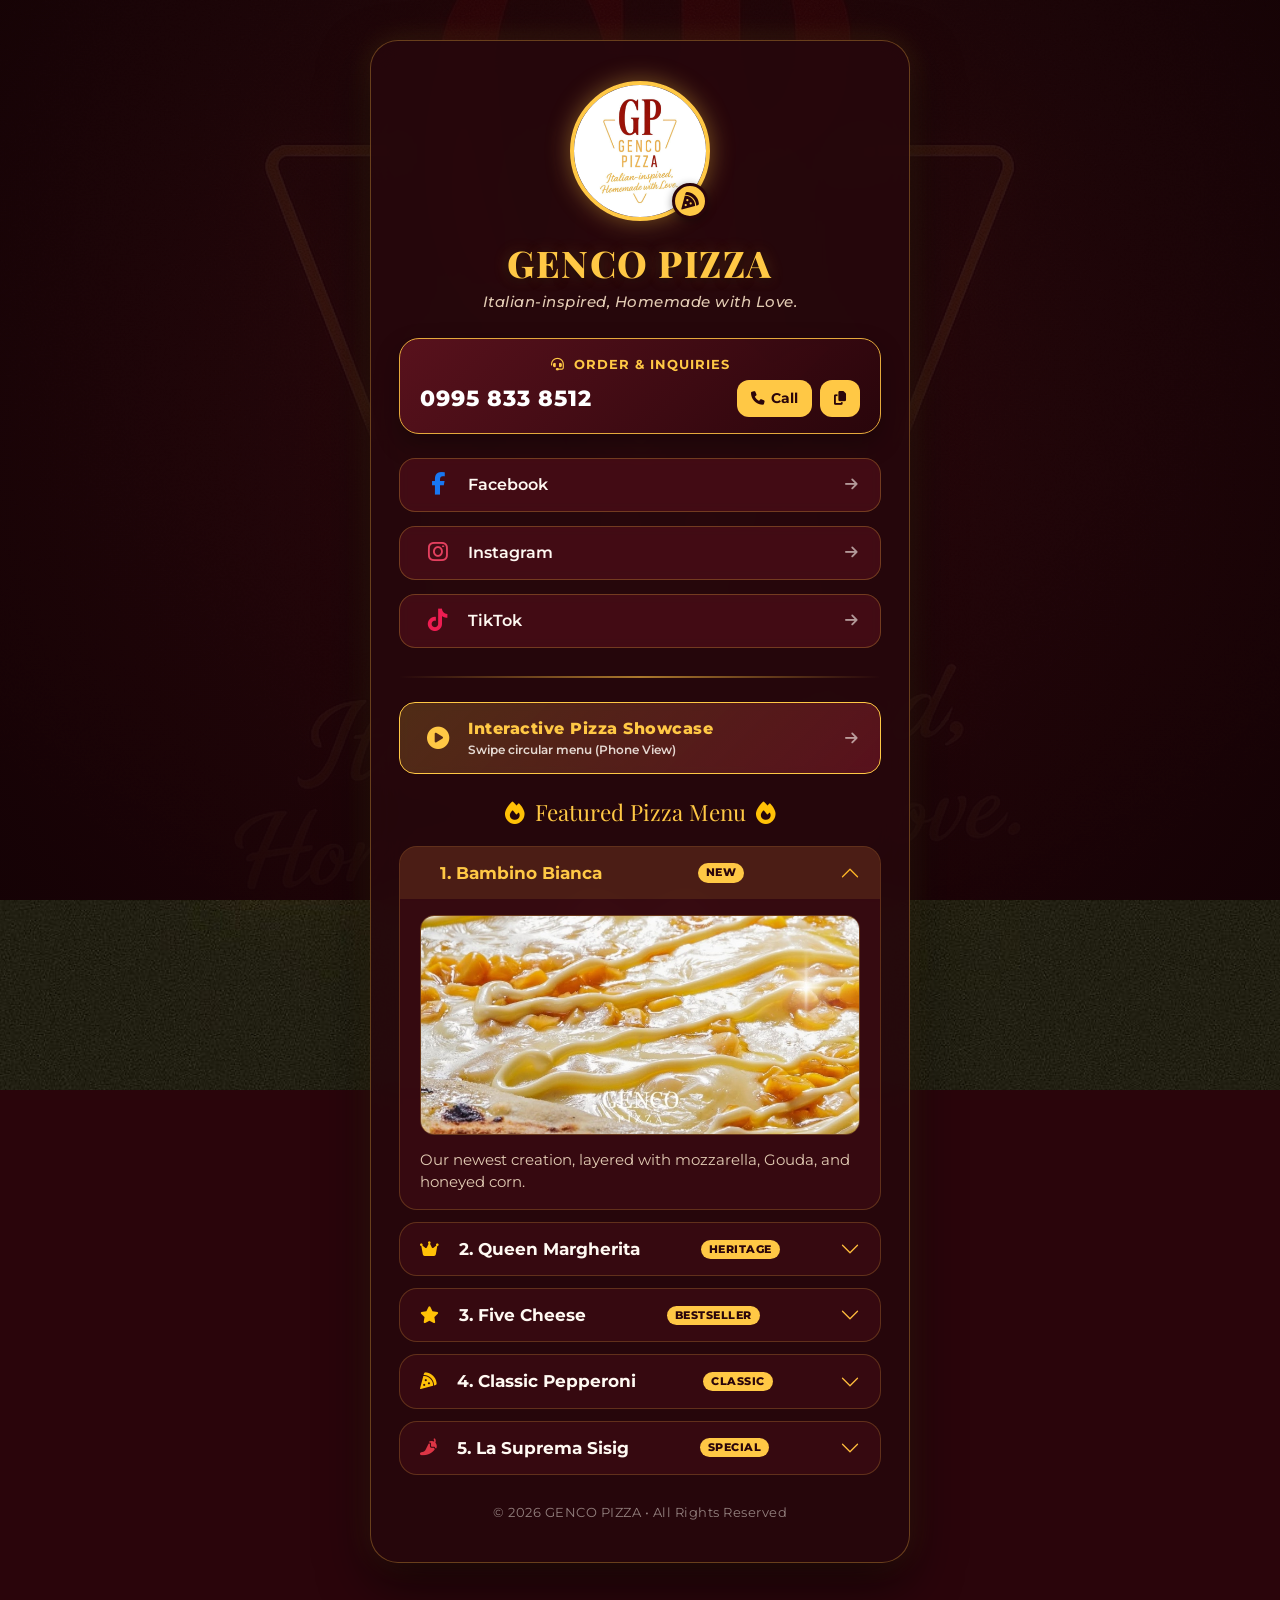
==== commit 2b39aaa3: "Add Featured Pizza Menu swipeable circular carousel with 5 pizzas, watermark background, and mobile-" ====
--- a/index.html
+++ b/index.html
@@ -2,719 +2,632 @@
 <html lang="en">
 <head>
     <meta charset="utf-8" />
-    <meta name="viewport" content="width=device-width, initial-scale=1.0, maximum-scale=1.0, user-scalable=no" />
+    <meta name="viewport" content="width=device-width, initial-scale=1.0" />
     <title>GENCO PIZZA | Profile & Menu</title>
+    <!-- Favicon -->
     <link rel="icon" type="image/x-icon" href="images/genco-profile.jpg" />
-    <!-- Google Fonts – Cormorant Garamond (elegant serif) + DM Sans (clean body) -->
+    <!-- Google Fonts -->
     <link rel="preconnect" href="https://fonts.googleapis.com">
     <link rel="preconnect" href="https://fonts.gstatic.com" crossorigin>
-    <link href="https://fonts.googleapis.com/css2?family=Cormorant+Garamond:ital,wght@0,400;0,600;0,700;1,400;1,600&family=DM+Sans:ital,wght@0,300;0,400;0,500;0,600;0,700&display=swap" rel="stylesheet">
-    <!-- FontAwesome -->
+    <link href="https://fonts.googleapis.com/css2?family=Montserrat:ital,wght@0,300;0,400;0,600;0,700;0,800;1,400&family=Playfair+Display:ital,wght@0,600;0,800;1,600&display=swap" rel="stylesheet">
+    <!-- FontAwesome & Bootstrap Icons -->
     <link rel="stylesheet" href="https://cdnjs.cloudflare.com/ajax/libs/font-awesome/6.5.1/css/all.min.css" />
+    <link rel="stylesheet" href="https://cdn.jsdelivr.net/npm/bootstrap-icons@1.11.3/font/bootstrap-icons.min.css">
     <!-- Bootstrap CSS -->
     <link rel="stylesheet" href="https://cdn.jsdelivr.net/npm/bootstrap@5.3.2/dist/css/bootstrap.min.css" />
-
+    
     <style>
         :root {
-            --maroon: #4A0E17;
-            --maroon-dark: #1E0408;
-            --gold: #E5A93C;
-            --gold-bright: #FFC845;
-            --gold-hover: #FFE082;
-            --card-bg: rgba(30, 4, 8, 0.92);
-            --card-border: rgba(229,169,60,0.3);
-            --text-light: #FFF9F2;
-            --text-muted: #D4B896;
-        }
-
-        *, *::before, *::after { box-sizing: border-box; }
-
-        html {
-            scroll-behavior: smooth;
-            -webkit-text-size-adjust: 100%;
-        }
-
-        body {
+            --genco-maroon: #4A0E17;
+            --genco-maroon-dark: #2A050B;
+            --genco-maroon-light: #6A1825;
+            --genco-yellow: #E5A93C;
+            --genco-gold: #FFC845;
+            --genco-gold-hover: #FFE082;
+            --genco-card-bg: rgba(38, 7, 12, 0.88);
+            --genco-card-border: rgba(229, 169, 60, 0.35);
+            --genco-text-light: #FFF9F2;
+            --genco-text-muted: #E2CBB3;
+        }
+
+        html, body {
+            min-height: 100vh;
+            font-family: 'Montserrat', sans-serif;
+            color: var(--genco-text-light);
             margin: 0;
             padding: 0;
-            font-family: 'DM Sans', sans-serif;
-            color: var(--text-light);
-            background: var(--maroon-dark);
-            overflow-x: hidden;
-        }
-
-        /* ─── BG ─── */
-        .bg-layer {
-            position: fixed; inset: 0;
-            background: url('images/genco-bg.jpg') center/cover no-repeat;
-            z-index: 0;
-        }
-        .bg-overlay {
-            position: fixed; inset: 0;
-            background: radial-gradient(ellipse at 50% 30%, rgba(30,4,8,.55), rgba(10,1,3,.94));
+            background-color: var(--genco-maroon-dark);
+        }
+
+        .genco-body {
+            position: relative;
+            background-image: url('images/genco-bg.jpg');
+            background-size: cover;
+            background-position: center;
+            background-repeat: no-repeat;
+            background-attachment: fixed;
+        }
+
+        .genco-bg-overlay {
+            position: fixed;
+            top: 0;
+            left: 0;
+            width: 100%;
+            height: 100%;
+            background: radial-gradient(circle at center, rgba(42, 5, 11, 0.65) 0%, rgba(20, 2, 5, 0.92) 100%),
+                        linear-gradient(to bottom, rgba(74, 14, 23, 0.5), rgba(42, 5, 11, 0.85));
             z-index: 1;
             pointer-events: none;
         }
 
-        /* ─── MAIN WRAPPER ─── */
-        .page-wrapper {
+        .genco-main-wrapper {
             position: relative;
             z-index: 2;
-            display: flex;
-            flex-direction: column;
-            align-items: center;
-            padding: 0 0 40px 0;
             min-height: 100vh;
-        }
-
-        /* ─── PROFILE CARD ─── */
-        .profile-section {
+            display: flex;
+            justify-content: center;
+            align-items: center;
+            padding: 40px 15px;
+        }
+
+        .genco-profile-card {
             width: 100%;
-            max-width: 420px;
-            padding: 36px 20px 28px;
-            text-align: center;
-        }
-
-        .avatar-ring {
+            max-width: 540px;
+            background: var(--genco-card-bg);
+            backdrop-filter: blur(16px);
+            -webkit-backdrop-filter: blur(16px);
+            border: 1.5px solid var(--genco-card-border);
+            border-radius: 28px;
+            padding: 40px 28px;
+            box-shadow: 0 20px 50px rgba(0, 0, 0, 0.6), 0 0 30px rgba(229, 169, 60, 0.15);
+        }
+
+        /* Header & Avatar */
+        .avatar-container {
             position: relative;
-            width: 120px; height: 120px;
-            margin: 0 auto 16px;
-        }
-        .avatar-ring img {
-            width: 100%; height: 100%;
-            object-fit: cover;
-            border-radius: 50%;
-            border: 3.5px solid var(--gold);
-            box-shadow: 0 0 22px rgba(229,169,60,.35);
-            transition: transform .3s, box-shadow .3s;
-        }
-        .avatar-ring img:hover {
-            transform: scale(1.05);
-            box-shadow: 0 0 30px rgba(229,169,60,.6);
-        }
-        .avatar-ring .badge-icon {
-            position: absolute; bottom: 0; right: 0;
-            width: 32px; height: 32px;
-            background: var(--gold);
-            color: var(--maroon-dark);
-            border-radius: 50%;
-            display: grid; place-items: center;
-            font-size: .9rem;
-            border: 3px solid var(--maroon-dark);
-        }
-
-        .brand-name {
-            font-family: 'Cormorant Garamond', serif;
-            font-weight: 700;
-            font-size: 2rem;
-            color: var(--gold);
-            letter-spacing: 2px;
-            margin: 0 0 4px;
-            text-shadow: 0 2px 12px rgba(0,0,0,.5);
-        }
-        .brand-tagline {
-            font-size: .85rem;
-            font-style: italic;
-            color: var(--text-muted);
-            margin: 0 0 22px;
-        }
-
-        /* ─── PHONE CARD ─── */
-        .phone-strip {
-            background: linear-gradient(135deg, rgba(90,16,28,.7), rgba(30,4,8,.9));
-            border: 1.5px solid var(--gold);
-            border-radius: 16px;
-            padding: 14px 16px;
-            margin: 0 auto 20px;
-            max-width: 420px;
-        }
-        .phone-strip-label {
-            font-size: .7rem;
-            text-transform: uppercase;
-            letter-spacing: 1px;
-            color: var(--gold);
-            font-weight: 700;
-            margin-bottom: 4px;
-        }
-        .phone-strip-body {
-            display: flex;
-            align-items: center;
-            justify-content: space-between;
-            gap: 8px;
-        }
-        .phone-num {
-            font-size: 1.15rem;
-            font-weight: 800;
-            letter-spacing: .5px;
-        }
-        .phone-btns { display: flex; gap: 6px; }
-        .phone-btn {
-            background: var(--gold);
-            color: var(--maroon-dark);
-            border: none;
-            padding: 7px 12px;
-            border-radius: 10px;
-            font-weight: 700;
-            font-size: .8rem;
-            text-decoration: none;
-            display: inline-flex;
-            align-items: center;
-            gap: 5px;
-            cursor: pointer;
-            transition: background .2s, transform .2s;
-        }
-        .phone-btn:hover {
-            background: var(--gold-hover);
-            transform: scale(1.05);
-        }
-
-        /* ─── SOCIAL LINKS ─── */
-        .socials {
-            display: flex;
-            flex-direction: column;
-            gap: 10px;
-            max-width: 420px;
-            width: 100%;
-            margin: 0 auto 10px;
-            padding: 0 20px;
-        }
-        .social-link {
-            display: flex;
-            align-items: center;
-            justify-content: space-between;
-            padding: 13px 18px;
-            border-radius: 14px;
-            background: rgba(80,14,24,.45);
-            border: 1.5px solid var(--card-border);
-            color: var(--text-light);
-            text-decoration: none;
-            font-weight: 600;
-            font-size: .9rem;
-            transition: all .3s ease;
-        }
-        .social-link:hover {
-            background: rgba(229,169,60,.15);
-            border-color: var(--gold);
-            color: var(--gold);
-            transform: translateY(-2px);
-            box-shadow: 0 6px 16px rgba(0,0,0,.35);
-        }
-        .social-link .icon { font-size: 1.2rem; width: 28px; text-align: center; margin-right: 12px; }
-        .social-link .arrow { opacity: .5; transition: transform .3s, opacity .3s; }
-        .social-link:hover .arrow { opacity: 1; transform: translateX(3px); }
-        .sl-fb .icon { color: #1877F2; }
-        .sl-ig .icon { color: #E4405F; }
-        .sl-tk .icon { color: #EE1D52; }
-
-        /* ─── DIVIDER ─── */
-        .gold-divider {
-            height: 2px;
-            max-width: 420px;
-            width: calc(100% - 40px);
-            margin: 22px auto;
-            background: linear-gradient(90deg, transparent, var(--gold), transparent);
-            opacity: .6;
-        }
-
-        /* ─── SECTION TITLE ─── */
-        .menu-heading {
-            font-family: 'Cormorant Garamond', serif;
-            font-weight: 700;
-            font-size: 1.3rem;
-            color: var(--gold);
-            text-align: center;
-            margin: 0 0 8px;
-            display: flex;
-            align-items: center;
-            justify-content: center;
-            gap: 8px;
-        }
-
-        /* ─── 3D CAROUSEL ─── */
-        .carousel-viewport {
-            width: 100%;
-            max-width: 420px;
-            height: 320px;
-            perspective: 900px;
-            margin: 0 auto;
-            position: relative;
-            overflow: visible;
-            cursor: grab;
-            touch-action: pan-y;
-        }
-        .carousel-viewport:active { cursor: grabbing; }
-
-        .carousel-ring {
-            width: 100%;
-            height: 100%;
-            position: relative;
-            transform-style: preserve-3d;
-            transition: transform .6s cubic-bezier(.25,.8,.25,1);
-        }
-
-        .carousel-item-3d {
-            position: absolute;
-            width: 200px;
-            height: 200px;
-            left: 50%;
-            top: 50%;
-            margin-left: -100px;
-            margin-top: -100px;
-            backface-visibility: hidden;
-            border-radius: 50%;
-            overflow: hidden;
-            border: 3px solid var(--gold);
-            box-shadow: 0 8px 30px rgba(0,0,0,.5), 0 0 15px rgba(229,169,60,.2);
-            cursor: pointer;
-            transition: box-shadow .3s, border-color .3s;
-        }
-        .carousel-item-3d img {
+            width: 140px;
+            height: 140px;
+            margin: 0 auto 20px auto;
+        }
+
+        .profile-avatar {
             width: 100%;
             height: 100%;
             object-fit: cover;
-            pointer-events: none;
-        }
-        .carousel-item-3d.active-slide {
-            border-color: var(--gold-bright);
-            box-shadow: 0 8px 40px rgba(0,0,0,.6), 0 0 25px rgba(255,200,69,.4);
-        }
-
-        /* Navigation dots */
-        .carousel-dots {
-            display: flex;
+            border-radius: 50%;
+            border: 4px solid var(--genco-gold);
+            box-shadow: 0 0 25px rgba(255, 200, 69, 0.4), inset 0 0 10px rgba(0,0,0,0.5);
+            transition: transform 0.3s ease, box-shadow 0.3s ease;
+        }
+
+        .profile-avatar:hover {
+            transform: scale(1.04);
+            box-shadow: 0 0 35px rgba(255, 200, 69, 0.7);
+        }
+
+        .avatar-badge {
+            position: absolute;
+            bottom: 2px;
+            right: 2px;
+            background: var(--genco-gold);
+            color: var(--genco-maroon-dark);
+            width: 36px;
+            height: 36px;
+            border-radius: 50%;
+            display: flex;
+            align-items: center;
             justify-content: center;
+            font-size: 1.1rem;
+            border: 3px solid var(--genco-maroon-dark);
+            box-shadow: 0 2px 8px rgba(0,0,0,0.4);
+        }
+
+        .genco-title {
+            font-family: 'Playfair Display', serif;
+            font-weight: 800;
+            font-size: 2.3rem;
+            color: var(--genco-gold);
+            letter-spacing: 1.5px;
+            margin-bottom: 6px;
+            text-shadow: 0 2px 10px rgba(0, 0, 0, 0.6), 0 0 15px rgba(229, 169, 60, 0.3);
+        }
+
+        .genco-subtitle {
+            font-size: 0.95rem;
+            font-weight: 500;
+            font-style: italic;
+            color: var(--genco-text-muted);
+            margin-bottom: 24px;
+            letter-spacing: 0.5px;
+        }
+
+        .genco-divider {
+            height: 2px;
+            background: linear-gradient(90deg, transparent, var(--genco-yellow), transparent);
+            margin: 24px 0;
+            opacity: 0.7;
+        }
+
+        /* Contact & Social Links */
+        .social-links-container {
+            display: flex;
+            flex-direction: column;
+            gap: 14px;
+            margin-bottom: 28px;
+        }
+
+        .social-btn {
+            display: flex;
+            align-items: center;
+            justify-content: space-between;
+            padding: 14px 22px;
+            border-radius: 16px;
+            background: rgba(110, 22, 36, 0.4);
+            border: 1.5px solid rgba(229, 169, 60, 0.3);
+            color: var(--genco-text-light);
+            text-decoration: none;
+            font-weight: 600;
+            font-size: 1rem;
+            transition: all 0.3s cubic-bezier(0.25, 0.8, 0.25, 1);
+            backdrop-filter: blur(5px);
+        }
+
+        .social-btn:hover {
+            background: rgba(229, 169, 60, 0.18);
+            border-color: var(--genco-gold);
+            color: var(--genco-gold);
+            transform: translateY(-3px);
+            box-shadow: 0 8px 20px rgba(0, 0, 0, 0.4), 0 0 15px rgba(255, 200, 69, 0.25);
+        }
+
+        .social-btn-content {
+            display: flex;
+            align-items: center;
+            gap: 14px;
+        }
+
+        .social-icon {
+            font-size: 1.4rem;
+            width: 32px;
+            text-align: center;
+        }
+
+        .social-btn-phone .social-icon { color: #4CAF50; }
+        .social-btn-fb .social-icon { color: #1877F2; }
+        .social-btn-ig .social-icon { color: #E4405F; }
+        .social-btn-tiktok .social-icon { color: #EE1D52; }
+
+        .social-arrow {
+            font-size: 0.9rem;
+            opacity: 0.6;
+            transition: transform 0.3s ease, opacity 0.3s ease;
+        }
+
+        .social-btn:hover .social-arrow {
+            opacity: 1;
+            transform: translateX(4px);
+        }
+
+        /* Phone Quick Call Action Card */
+        .phone-card {
+            background: linear-gradient(135deg, rgba(110, 22, 36, 0.7), rgba(42, 5, 11, 0.9));
+            border: 1.5px solid var(--genco-yellow);
+            border-radius: 20px;
+            padding: 16px 20px;
+            margin-bottom: 24px;
+            box-shadow: 0 10px 25px rgba(0, 0, 0, 0.3);
+        }
+
+        .phone-card-title {
+            font-size: 0.8rem;
+            text-transform: uppercase;
+            letter-spacing: 1px;
+            color: var(--genco-gold);
+            font-weight: 700;
+            margin-bottom: 6px;
+        }
+
+        .phone-card-body {
+            display: flex;
+            align-items: center;
+            justify-content: space-between;
+        }
+
+        .phone-number-display {
+            font-size: 1.35rem;
+            font-weight: 800;
+            letter-spacing: 1px;
+            color: #FFFFFF;
+        }
+
+        .phone-actions {
+            display: flex;
             gap: 8px;
-            margin: 10px 0 8px;
-        }
-        .carousel-dot {
-            width: 10px; height: 10px;
-            border-radius: 50%;
-            background: rgba(229,169,60,.3);
-            border: 1.5px solid var(--gold);
+        }
+
+        .phone-action-btn {
+            background: var(--genco-gold);
+            color: var(--genco-maroon-dark);
+            border: none;
+            padding: 8px 14px;
+            border-radius: 12px;
+            font-weight: 700;
+            font-size: 0.85rem;
+            text-decoration: none;
+            display: inline-flex;
+            align-items: center;
+            gap: 6px;
+            transition: all 0.25s ease;
             cursor: pointer;
-            transition: background .3s, transform .3s;
-        }
-        .carousel-dot.active {
-            background: var(--gold);
-            transform: scale(1.3);
-        }
-
-        /* Pizza name under carousel */
-        .carousel-pizza-name {
-            font-family: 'Cormorant Garamond', serif;
+        }
+
+        .phone-action-btn:hover {
+            background: var(--genco-gold-hover);
+            color: var(--genco-maroon);
+            transform: scale(1.05);
+            box-shadow: 0 4px 12px rgba(255, 200, 69, 0.4);
+        }
+
+        /* Section Title */
+        .section-title {
+            font-family: 'Playfair Display', serif;
+            font-size: 1.4rem;
+            color: var(--genco-gold);
+            margin-bottom: 16px;
+            display: flex;
+            align-items: center;
+            justify-content: center;
+            gap: 10px;
+        }
+
+        /* Accordion Menu */
+        .genco-accordion {
+            --bs-accordion-bg: transparent;
+            --bs-accordion-border-color: rgba(229, 169, 60, 0.25);
+            display: flex;
+            flex-direction: column;
+            gap: 12px;
+        }
+
+        .genco-accordion-item {
+            background: rgba(65, 12, 21, 0.6) !important;
+            border: 1.5px solid rgba(229, 169, 60, 0.25) !important;
+            border-radius: 18px !important;
+            overflow: hidden;
+            transition: border-color 0.3s ease;
+        }
+
+        .genco-accordion-item:hover {
+            border-color: var(--genco-yellow) !important;
+        }
+
+        .genco-accordion-button {
+            background: transparent !important;
+            color: var(--genco-text-light) !important;
             font-weight: 700;
-            font-size: 1.5rem;
-            color: var(--gold);
-            text-align: center;
-            margin: 4px 0 2px;
-            text-shadow: 0 2px 8px rgba(0,0,0,.4);
-            transition: opacity .4s;
-        }
-        .carousel-pizza-badge {
-            display: inline-block;
-            background: var(--gold);
-            color: var(--maroon-dark);
-            font-family: 'DM Sans', sans-serif;
-            font-size: .65rem;
+            font-size: 1.05rem;
+            padding: 16px 20px !important;
+            box-shadow: none !important;
+            display: flex;
+            align-items: center;
+            gap: 12px;
+        }
+
+        .genco-accordion-button::after {
+            filter: invert(75%) sepia(80%) saturate(400%) hue-rotate(350deg);
+        }
+
+        .genco-accordion-button:not(.collapsed) {
+            color: var(--genco-gold) !important;
+            background: rgba(229, 169, 60, 0.12) !important;
+        }
+
+        .pizza-badge {
+            background: var(--genco-gold);
+            color: var(--genco-maroon-dark);
+            font-size: 0.7rem;
             font-weight: 800;
-            padding: 2px 8px;
+            padding: 3px 8px;
             border-radius: 20px;
             text-transform: uppercase;
-            letter-spacing: .5px;
-        }
-
-        /* ─── DETAIL CARD (scroll-triggered zoom target) ─── */
-        .pizza-detail-card {
-            max-width: 420px;
-            width: calc(100% - 32px);
-            margin: 0 auto 20px;
-            background: rgba(50,8,16,.7);
-            border: 1.5px solid var(--card-border);
-            border-radius: 20px;
+            letter-spacing: 0.5px;
+            margin-left: auto;
+        }
+
+        .pizza-img-wrapper {
+            width: 100%;
+            height: 220px;
+            border-radius: 14px;
             overflow: hidden;
-            opacity: 0;
-            transform: translateY(30px) scale(.95);
-            transition: opacity .6s ease, transform .6s ease;
-        }
-        .pizza-detail-card.visible {
-            opacity: 1;
-            transform: translateY(0) scale(1);
-        }
-
-        .detail-img-wrap {
-            width: 100%;
-            aspect-ratio: 1/1;
-            overflow: hidden;
-            position: relative;
-        }
-        .detail-img-wrap img {
+            margin-bottom: 14px;
+            border: 1px solid rgba(229, 169, 60, 0.3);
+        }
+
+        .pizza-img {
             width: 100%;
             height: 100%;
             object-fit: cover;
-            transition: transform .5s ease;
-        }
-        .pizza-detail-card.visible .detail-img-wrap img {
-            transform: scale(1.02);
-        }
-        .detail-img-overlay {
-            position: absolute;
-            bottom: 0; left: 0; right: 0;
-            padding: 20px 16px 14px;
-            background: linear-gradient(transparent, rgba(10,1,3,.85));
-        }
-        .detail-img-overlay h3 {
-            font-family: 'Cormorant Garamond', serif;
-            font-weight: 700;
-            font-size: 1.5rem;
-            color: #fff;
-            margin: 0 0 2px;
-        }
-        .detail-body {
-            padding: 16px 18px 18px;
-        }
-        .detail-body p {
-            font-size: .88rem;
-            line-height: 1.55;
-            color: var(--text-muted);
-            margin: 0;
-        }
-
-        /* ─── FOOTER ─── */
-        .site-footer {
+            transition: transform 0.4s ease;
+        }
+
+        .genco-accordion-item:hover .pizza-img {
+            transform: scale(1.05);
+        }
+
+        .pizza-description {
+            font-size: 0.92rem;
+            line-height: 1.5;
+            color: var(--genco-text-muted);
+            margin-bottom: 0;
+        }
+
+        /* Footer Note */
+        .genco-footer-note {
             text-align: center;
-            font-size: .75rem;
-            color: rgba(255,249,242,.4);
-            padding: 20px 0 12px;
-            letter-spacing: .5px;
-        }
-
-        /* ─── COPY TOAST ─── */
+            font-size: 0.8rem;
+            color: rgba(255, 249, 242, 0.5);
+            margin-top: 28px;
+            letter-spacing: 0.5px;
+        }
+
+        /* Toast Copy Feedback */
         .copy-toast {
             position: fixed;
-            bottom: 20px;
+            bottom: 25px;
             left: 50%;
-            transform: translateX(-50%) translateY(80px);
-            background: var(--gold);
-            color: var(--maroon-dark);
+            transform: translateX(-50%) translateY(100px);
+            background: var(--genco-gold);
+            color: var(--genco-maroon-dark);
             font-weight: 700;
-            padding: 10px 20px;
+            padding: 10px 22px;
             border-radius: 25px;
-            box-shadow: 0 8px 20px rgba(0,0,0,.5);
+            box-shadow: 0 10px 25px rgba(0,0,0,0.5);
             z-index: 9999;
             opacity: 0;
-            transition: all .4s cubic-bezier(.175,.885,.32,1.275);
-            font-size: .85rem;
-        }
+            transition: all 0.4s cubic-bezier(0.175, 0.885, 0.32, 1.275);
+        }
+
         .copy-toast.show {
             opacity: 1;
             transform: translateX(-50%) translateY(0);
         }
 
-        /* ─── MOBILE-FIRST RESPONSIVE ─── */
-        @media (max-width: 380px) {
-            .brand-name { font-size: 1.7rem; }
-            .phone-num { font-size: 1rem; }
-            .carousel-viewport { height: 280px; }
-            .carousel-item-3d { width: 160px; height: 160px; margin-left: -80px; margin-top: -80px; }
-            .carousel-pizza-name { font-size: 1.25rem; }
-        }
-        @media (min-width: 480px) {
-            .carousel-viewport { height: 360px; }
-            .carousel-item-3d { width: 220px; height: 220px; margin-left: -110px; margin-top: -110px; }
-        }
-        @media (min-width: 768px) {
-            .profile-section { padding-top: 50px; }
-            .carousel-viewport { height: 400px; }
-            .carousel-item-3d { width: 240px; height: 240px; margin-left: -120px; margin-top: -120px; }
-        }
-
-        /* ─── AUTO-SPIN ANIMATION ─── */
-        @keyframes autoSpin {
-            from { transform: rotateY(var(--start-angle)); }
-            to   { transform: rotateY(var(--end-angle)); }
-        }
-        .carousel-ring.auto-spinning {
-            animation: autoSpin 25s linear infinite;
+        @media (max-width: 480px) {
+            .genco-profile-card {
+                padding: 30px 18px;
+                border-radius: 22px;
+            }
+            .genco-title {
+                font-size: 1.85rem;
+            }
+            .phone-number-display {
+                font-size: 1.15rem;
+            }
+            .pizza-img-wrapper {
+                height: 180px;
+            }
         }
     </style>
 </head>
-<body>
-    <div class="bg-layer"></div>
-    <div class="bg-overlay"></div>
-
-    <div class="page-wrapper">
-
-        <!-- ══════ PROFILE ══════ -->
-        <section class="profile-section">
-            <div class="avatar-ring">
-                <img src="images/genco-profile.jpg" alt="GENCO PIZZA Logo" />
-                <div class="badge-icon"><i class="fa-solid fa-pizza-slice"></i></div>
+<body class="genco-body">
+    <div class="genco-bg-overlay"></div>
+
+    <main role="main" class="genco-main-wrapper">
+        <div class="genco-profile-card text-center">
+
+            <!-- Profile Avatar & Header -->
+            <div class="avatar-container">
+                <img src="images/genco-profile.jpg" alt="GENCO PIZZA Logo" class="profile-avatar" />
+                <div class="avatar-badge">
+                    <i class="fa-solid fa-pizza-slice"></i>
+                </div>
             </div>
-            <h1 class="brand-name">GENCO PIZZA</h1>
-            <p class="brand-tagline">Italian-inspired, Homemade with Love.</p>
-        </section>
-
-        <!-- ══════ PHONE ══════ -->
-        <div class="phone-strip">
-            <div class="phone-strip-label"><i class="fa-solid fa-headset me-1"></i> Order & Inquiries</div>
-            <div class="phone-strip-body">
-                <span class="phone-num">0995 833 8512</span>
-                <div class="phone-btns">
-                    <a href="tel:09958338512" class="phone-btn"><i class="fa-solid fa-phone"></i> Call</a>
-                    <button class="phone-btn" onclick="copyNum()"><i class="fa-solid fa-copy"></i></button>
+
+            <h1 class="genco-title">GENCO PIZZA</h1>
+            <p class="genco-subtitle">Italian-inspired, Homemade with Love.</p>
+
+            <!-- Quick Call & Contact Card -->
+            <div class="phone-card">
+                <div class="phone-card-title">
+                    <i class="fa-solid fa-headset me-1"></i> Order & Inquiries
+                </div>
+                <div class="phone-card-body">
+                    <div class="phone-number-display">0995 833 8512</div>
+                    <div class="phone-actions">
+                        <a href="tel:09958338512" class="phone-action-btn" title="Call Now">
+                            <i class="fa-solid fa-phone"></i> Call
+                        </a>
+                        <button type="button" class="phone-action-btn" onclick="copyToClipboard('09958338512')" title="Copy Number">
+                            <i class="fa-solid fa-copy"></i>
+                        </button>
+                    </div>
                 </div>
             </div>
+
+            <!-- Social Media Links -->
+            <div class="social-links-container">
+                <!-- Facebook -->
+                <a href="https://www.facebook.com/gencopizza/" target="_blank" rel="noopener noreferrer" class="social-btn social-btn-fb">
+                    <div class="social-btn-content">
+                        <i class="fa-brands fa-facebook-f social-icon"></i>
+                        <span>Facebook</span>
+                    </div>
+                    <i class="fa-solid fa-arrow-right social-arrow"></i>
+                </a>
+
+                <!-- Instagram -->
+                <a href="https://www.instagram.com/gencopizzadavaocity/" target="_blank" rel="noopener noreferrer" class="social-btn social-btn-ig">
+                    <div class="social-btn-content">
+                        <i class="fa-brands fa-instagram social-icon"></i>
+                        <span>Instagram</span>
+                    </div>
+                    <i class="fa-solid fa-arrow-right social-arrow"></i>
+                </a>
+
+                <!-- TikTok -->
+                <a href="https://www.tiktok.com/@genco.pizza.davao" target="_blank" rel="noopener noreferrer" class="social-btn social-btn-tiktok">
+                    <div class="social-btn-content">
+                        <i class="fa-brands fa-tiktok social-icon"></i>
+                        <span>TikTok</span>
+                    </div>
+                    <i class="fa-solid fa-arrow-right social-arrow"></i>
+                </a>
+            </div>
+
+            <div class="genco-divider"></div>
+
+            <!-- Featured Pizza Menu Showcase Link -->
+            <a href="pizza-carousel.html" class="social-btn" style="background: linear-gradient(135deg, rgba(255, 200, 69, 0.2), rgba(110, 22, 36, 0.7)); border-color: var(--genco-gold); margin-bottom: 22px;">
+                <div class="social-btn-content">
+                    <i class="fa-solid fa-circle-play social-icon" style="color: var(--genco-gold);"></i>
+                    <div class="text-start">
+                        <div style="font-weight: 800; color: var(--genco-gold); letter-spacing: 0.5px;">Interactive Pizza Showcase</div>
+                        <div style="font-size: 0.78rem; opacity: 0.85;">Swipe circular menu (Phone View)</div>
+                    </div>
+                </div>
+                <i class="fa-solid fa-arrow-right social-arrow"></i>
+            </a>
+
+            <!-- Featured Pizza Menu Dropdown / Accordion -->
+            <div class="section-title">
+                <i class="fa-solid fa-fire text-warning"></i> Featured Pizza Menu <i class="fa-solid fa-fire text-warning"></i>
+            </div>
+
+            <div class="accordion genco-accordion" id="pizzaMenuAccordion">
+                
+                <!-- 1st Pizza: Bambino Bianca -->
+                <div class="accordion-item genco-accordion-item">
+                    <h2 class="accordion-header" id="headingZero">
+                        <button class="accordion-button genco-accordion-button" type="button" data-bs-toggle="collapse" data-bs-target="#collapseZero" aria-expanded="true" aria-controls="collapseZero">
+                            <i class="fa-solid fa-sparkles text-warning me-2"></i>
+                            <span>1. Bambino Bianca</span>
+                            <span class="pizza-badge">New</span>
+                        </button>
+                    </h2>
+                    <div id="collapseZero" class="accordion-collapse collapse show" aria-labelledby="headingZero" data-bs-parent="#pizzaMenuAccordion">
+                        <div class="accordion-body text-start">
+                            <div class="pizza-img-wrapper">
+                                <img src="images/bambino-bianca.jpg" alt="Bambino Bianca Pizza" class="pizza-img" />
+                            </div>
+                            <p class="pizza-description">
+                                Our newest creation, layered with mozzarella, Gouda, and honeyed corn.
+                            </p>
+                        </div>
+                    </div>
+                </div>
+
+                <!-- 2nd Pizza: Queen Margherita -->
+                <div class="accordion-item genco-accordion-item">
+                    <h2 class="accordion-header" id="headingMargherita">
+                        <button class="accordion-button genco-accordion-button collapsed" type="button" data-bs-toggle="collapse" data-bs-target="#collapseMargherita" aria-expanded="false" aria-controls="collapseMargherita">
+                            <i class="fa-solid fa-crown text-warning me-2"></i>
+                            <span>2. Queen Margherita</span>
+                            <span class="pizza-badge">Heritage</span>
+                        </button>
+                    </h2>
+                    <div id="collapseMargherita" class="accordion-collapse collapse" aria-labelledby="headingMargherita" data-bs-parent="#pizzaMenuAccordion">
+                        <div class="accordion-body text-start">
+                            <div class="pizza-img-wrapper">
+                                <img src="images/queen-margherita.jpg" alt="Queen Margherita Pizza" class="pizza-img" />
+                            </div>
+                            <p class="pizza-description">
+                                Mozzarella, Parmigiano Reggiano, cherry tomatoes, and fresh basil.
+                            </p>
+                        </div>
+                    </div>
+                </div>
+
+                <!-- 3rd Pizza: Five Cheese -->
+                <div class="accordion-item genco-accordion-item">
+                    <h2 class="accordion-header" id="headingThree">
+                        <button class="accordion-button genco-accordion-button collapsed" type="button" data-bs-toggle="collapse" data-bs-target="#collapseThree" aria-expanded="false" aria-controls="collapseThree">
+                            <i class="fa-solid fa-star text-warning me-2"></i>
+                            <span>3. Five Cheese</span>
+                            <span class="pizza-badge">Bestseller</span>
+                        </button>
+                    </h2>
+                    <div id="collapseThree" class="accordion-collapse collapse" aria-labelledby="headingThree" data-bs-parent="#pizzaMenuAccordion">
+                        <div class="accordion-body text-start">
+                            <div class="pizza-img-wrapper">
+                                <img src="images/five-cheese.jpg" alt="Five Cheese Pizza" class="pizza-img" />
+                            </div>
+                            <p class="pizza-description">
+                                Our bestseller. Five cheeses. Zero notes.
+                            </p>
+                        </div>
+                    </div>
+                </div>
+
+                <!-- 4th Pizza: Classic Pepperoni -->
+                <div class="accordion-item genco-accordion-item">
+                    <h2 class="accordion-header" id="headingTwo">
+                        <button class="accordion-button genco-accordion-button collapsed" type="button" data-bs-toggle="collapse" data-bs-target="#collapseTwo" aria-expanded="false" aria-controls="collapseTwo">
+                            <i class="fa-solid fa-pizza-slice text-warning me-2"></i>
+                            <span>4. Classic Pepperoni</span>
+                            <span class="pizza-badge">Classic</span>
+                        </button>
+                    </h2>
+                    <div id="collapseTwo" class="accordion-collapse collapse" aria-labelledby="headingTwo" data-bs-parent="#pizzaMenuAccordion">
+                        <div class="accordion-body text-start">
+                            <div class="pizza-img-wrapper">
+                                <img src="images/classic-pepperoni.jpg" alt="Classic Pepperoni Pizza" class="pizza-img" />
+                            </div>
+                            <p class="pizza-description">
+                                Mozzarella, cheddar, and salame piccante (a spicy Italian cured sausage seasoned with chili peppers and paprika).
+                            </p>
+                        </div>
+                    </div>
+                </div>
+
+                <!-- 5th Pizza: La Suprema Sisig -->
+                <div class="accordion-item genco-accordion-item">
+                    <h2 class="accordion-header" id="headingOne">
+                        <button class="accordion-button genco-accordion-button collapsed" type="button" data-bs-toggle="collapse" data-bs-target="#collapseOne" aria-expanded="false" aria-controls="collapseOne">
+                            <i class="fa-solid fa-pepper-hot text-danger me-2"></i>
+                            <span>5. La Suprema Sisig</span>
+                            <span class="pizza-badge">Special</span>
+                        </button>
+                    </h2>
+                    <div id="collapseOne" class="accordion-collapse collapse" aria-labelledby="headingOne" data-bs-parent="#pizzaMenuAccordion">
+                        <div class="accordion-body text-start">
+                            <div class="pizza-img-wrapper">
+                                <img src="images/la-suprema-sisig.jpg" alt="La Suprema Sisig Pizza" class="pizza-img" />
+                            </div>
+                            <p class="pizza-description">
+                                Chicken or pork sisig from HotMess, butter, mozzarella, cheddar, onions, chili, quail eggs, and mayonnaise.
+                            </p>
+                        </div>
+                    </div>
+                </div>
+
+            </div>
+
+            <div class="genco-footer-note">
+                &copy; 2026 GENCO PIZZA &bull; All Rights Reserved
+            </div>
+
         </div>
-
-        <!-- ══════ SOCIALS ══════ -->
-        <div class="socials">
-            <a href="https://www.facebook.com/gencopizza/" target="_blank" rel="noopener" class="social-link sl-fb">
-                <span><i class="fa-brands fa-facebook-f icon"></i>Facebook</span>
-                <i class="fa-solid fa-arrow-right arrow"></i>
-            </a>
-            <a href="https://www.instagram.com/gencopizzadavaocity/" target="_blank" rel="noopener" class="social-link sl-ig">
-                <span><i class="fa-brands fa-instagram icon"></i>Instagram</span>
-                <i class="fa-solid fa-arrow-right arrow"></i>
-            </a>
-            <a href="https://www.tiktok.com/@genco.pizza.davao" target="_blank" rel="noopener" class="social-link sl-tk">
-                <span><i class="fa-brands fa-tiktok icon"></i>TikTok</span>
-                <i class="fa-solid fa-arrow-right arrow"></i>
-            </a>
-        </div>
-
-        <div class="gold-divider"></div>
-
-        <!-- ══════ FEATURED PIZZA CAROUSEL ══════ -->
-        <div class="menu-heading">
-            <i class="fa-solid fa-fire text-warning"></i>
-            Featured Pizza Menu
-            <i class="fa-solid fa-fire text-warning"></i>
-        </div>
-
-        <div class="carousel-viewport" id="carouselViewport">
-            <div class="carousel-ring" id="carouselRing">
-                <!-- items injected by JS -->
-            </div>
-        </div>
-
-        <div class="carousel-dots" id="carouselDots"></div>
-        <div class="carousel-pizza-name" id="carouselLabel">La Suprema Sisig</div>
-        <div style="text-align:center;margin-bottom:6px;">
-            <span class="carousel-pizza-badge" id="carouselBadge">Special</span>
-        </div>
-        <p style="text-align:center;font-size:.78rem;color:var(--text-muted);margin:0 0 12px;padding:0 20px;">
-            Swipe or tap a pizza &middot; scroll down for details
-        </p>
-
-        <!-- ══════ PIZZA DETAIL CARDS ══════ -->
-        <div class="pizza-detail-card" data-pizza="0" id="detail-0">
-            <div class="detail-img-wrap">
-                <img src="images/la-suprema-sisig.jpg" alt="La Suprema Sisig" />
-                <div class="detail-img-overlay">
-                    <h3>La Suprema Sisig</h3>
-                    <span class="carousel-pizza-badge">Special</span>
-                </div>
-            </div>
-            <div class="detail-body">
-                <p>Chicken or pork sisig from HotMess, butter, mozzarella, cheddar, onions, chili, quail eggs, and mayonnaise.</p>
-            </div>
-        </div>
-
-        <div class="pizza-detail-card" data-pizza="1" id="detail-1">
-            <div class="detail-img-wrap">
-                <img src="images/classic-pepperoni.jpg" alt="Classic Pepperoni" />
-                <div class="detail-img-overlay">
-                    <h3>Classic Pepperoni</h3>
-                    <span class="carousel-pizza-badge">Classic</span>
-                </div>
-            </div>
-            <div class="detail-body">
-                <p>Mozzarella, cheddar, and salame piccante (a spicy Italian cured sausage seasoned with chili peppers and paprika).</p>
-            </div>
-        </div>
-
-        <div class="pizza-detail-card" data-pizza="2" id="detail-2">
-            <div class="detail-img-wrap">
-                <img src="images/five-cheese.jpg" alt="Five Cheese" />
-                <div class="detail-img-overlay">
-                    <h3>Five Cheese</h3>
-                    <span class="carousel-pizza-badge">Bestseller</span>
-                </div>
-            </div>
-            <div class="detail-body">
-                <p>Our bestseller. Five cheeses. Zero notes.</p>
-            </div>
-        </div>
-
-        <div class="pizza-detail-card" data-pizza="3" id="detail-3">
-            <div class="detail-img-wrap">
-                <img src="images/bambino-bianca.jpg" alt="Bambino Bianca" />
-                <div class="detail-img-overlay">
-                    <h3>Bambino Bianca</h3>
-                    <span class="carousel-pizza-badge">New</span>
-                </div>
-            </div>
-            <div class="detail-body">
-                <p>Our newest creation, layered with mozzarella, Gouda, and honeyed corn.</p>
-            </div>
-        </div>
-
-        <div class="pizza-detail-card" data-pizza="4" id="detail-4">
-            <div class="detail-img-wrap">
-                <img src="images/queen-margherita.jpg" alt="Queen Margherita" />
-                <div class="detail-img-overlay">
-                    <h3>Queen Margherita</h3>
-                    <span class="carousel-pizza-badge">Classic</span>
-                </div>
-            </div>
-            <div class="detail-body">
-                <p>Mozzarella, Parmigiano Reggiano, cherry tomatoes, and fresh basil.</p>
-            </div>
-        </div>
-
-        <div class="site-footer">&copy; 2026 GENCO PIZZA &bull; All Rights Reserved</div>
-    </div>
-
-    <!-- Copy Toast -->
+    </main>
+
+    <!-- Copy Toast Notification -->
     <div id="copyToast" class="copy-toast">
         <i class="fa-solid fa-check-circle me-1"></i> Phone number copied!
     </div>
 
+    <!-- Bootstrap JS Bundle -->
     <script src="https://cdn.jsdelivr.net/npm/bootstrap@5.3.2/dist/js/bootstrap.bundle.min.js"></script>
     <script>
-    /* ── DATA ── */
-    const pizzas = [
-        { img: 'images/la-suprema-sisig.jpg',  name: 'La Suprema Sisig', badge: 'Special' },
-        { img: 'images/classic-pepperoni.jpg',  name: 'Classic Pepperoni', badge: 'Classic' },
-        { img: 'images/five-cheese.jpg',        name: 'Five Cheese',       badge: 'Bestseller' },
-        { img: 'images/bambino-bianca.jpg',     name: 'Bambino Bianca',    badge: 'New' },
-        { img: 'images/queen-margherita.jpg',   name: 'Queen Margherita',  badge: 'Classic' },
-    ];
-
-    const ring   = document.getElementById('carouselRing');
-    const vp     = document.getElementById('carouselViewport');
-    const dots   = document.getElementById('carouselDots');
-    const label  = document.getElementById('carouselLabel');
-    const badge  = document.getElementById('carouselBadge');
-    const N      = pizzas.length;
-    const SLICE  = 360 / N;
-    const RADIUS = 280;
-
-    let currentIndex = 0;
-    let autoTimer    = null;
-    let userTouched  = false;
-
-    /* ── BUILD ITEMS ── */
-    pizzas.forEach((p, i) => {
-        // carousel item
-        const el = document.createElement('div');
-        el.className = 'carousel-item-3d';
-        el.style.transform = `rotateY(${i * SLICE}deg) translateZ(${RADIUS}px)`;
-        el.innerHTML = `<img src="${p.img}" alt="${p.name}">`;
-        el.addEventListener('click', () => goTo(i));
-        ring.appendChild(el);
-
-        // dot
-        const dot = document.createElement('div');
-        dot.className = 'carousel-dot' + (i === 0 ? ' active' : '');
-        dot.addEventListener('click', () => goTo(i));
-        dots.appendChild(dot);
-    });
-
-    function goTo(idx) {
-        currentIndex = idx;
-        const angle = -(idx * SLICE);
-        ring.classList.remove('auto-spinning');
-        ring.style.transform = `rotateY(${angle}deg)`;
-
-        // update label
-        label.textContent = pizzas[idx].name;
-        badge.textContent = pizzas[idx].badge;
-
-        // update dots
-        document.querySelectorAll('.carousel-dot').forEach((d, i) => {
-            d.classList.toggle('active', i === idx);
-        });
-
-        // update active slide styling
-        document.querySelectorAll('.carousel-item-3d').forEach((el, i) => {
-            el.classList.toggle('active-slide', i === idx);
-        });
-
-        // scroll the matching detail card into view
-        const card = document.getElementById('detail-' + idx);
-        if (card) {
-            setTimeout(() => {
-                card.scrollIntoView({ behavior: 'smooth', block: 'center' });
-            }, 350);
-        }
-
-        resetAutoSpin();
-    }
-
-    /* ── AUTO-SPIN ── */
-    function startAutoSpin() {
-        if (userTouched) return;
-        autoTimer = setInterval(() => {
-            goTo((currentIndex + 1) % N);
-        }, 3000);
-    }
-
-    function resetAutoSpin() {
-        clearInterval(autoTimer);
-        userTouched = true;
-        // restart after 8s idle
-        setTimeout(() => {
-            userTouched = false;
-            startAutoSpin();
-        }, 8000);
-    }
-
-    startAutoSpin();
-    goTo(0);
-
-    /* ── SWIPE / DRAG ── */
-    let startX = 0, isDragging = false;
-
-    vp.addEventListener('touchstart', e => { startX = e.touches[0].clientX; isDragging = true; }, { passive: true });
-    vp.addEventListener('touchend', e => {
-        if (!isDragging) return;
-        isDragging = false;
-        const dx = e.changedTouches[0].clientX - startX;
-        if (Math.abs(dx) > 40) {
-            goTo((currentIndex + (dx < 0 ? 1 : -1) + N) % N);
-        }
-    });
-
-    vp.addEventListener('mousedown', e => { startX = e.clientX; isDragging = true; e.preventDefault(); });
-    document.addEventListener('mouseup', e => {
-        if (!isDragging) return;
-        isDragging = false;
-        const dx = e.clientX - startX;
-        if (Math.abs(dx) > 40) {
-            goTo((currentIndex + (dx < 0 ? 1 : -1) + N) % N);
-        }
-    });
-
-    /* ── SCROLL REVEAL DETAIL CARDS ── */
-    const observer = new IntersectionObserver(entries => {
-        entries.forEach(entry => {
-            if (entry.isIntersecting) {
-                entry.target.classList.add('visible');
-            }
-        });
-    }, { threshold: 0.2 });
-
-    document.querySelectorAll('.pizza-detail-card').forEach(c => observer.observe(c));
-
-    /* ── COPY NUMBER ── */
-    function copyNum() {
-        navigator.clipboard.writeText('09958338512').then(() => {
-            const t = document.getElementById('copyToast');
-            t.classList.add('show');
-            setTimeout(() => t.classList.remove('show'), 2500);
-        });
-    }
+        function copyToClipboard(text) {
+            navigator.clipboard.writeText(text).then(function () {
+                var toast = document.getElementById('copyToast');
+                toast.classList.add('show');
+                setTimeout(function () {
+                    toast.classList.remove('show');
+                }, 2500);
+            }).catch(function (err) {
+                console.error('Could not copy text: ', err);
+            });
+        }
     </script>
 </body>
 </html>
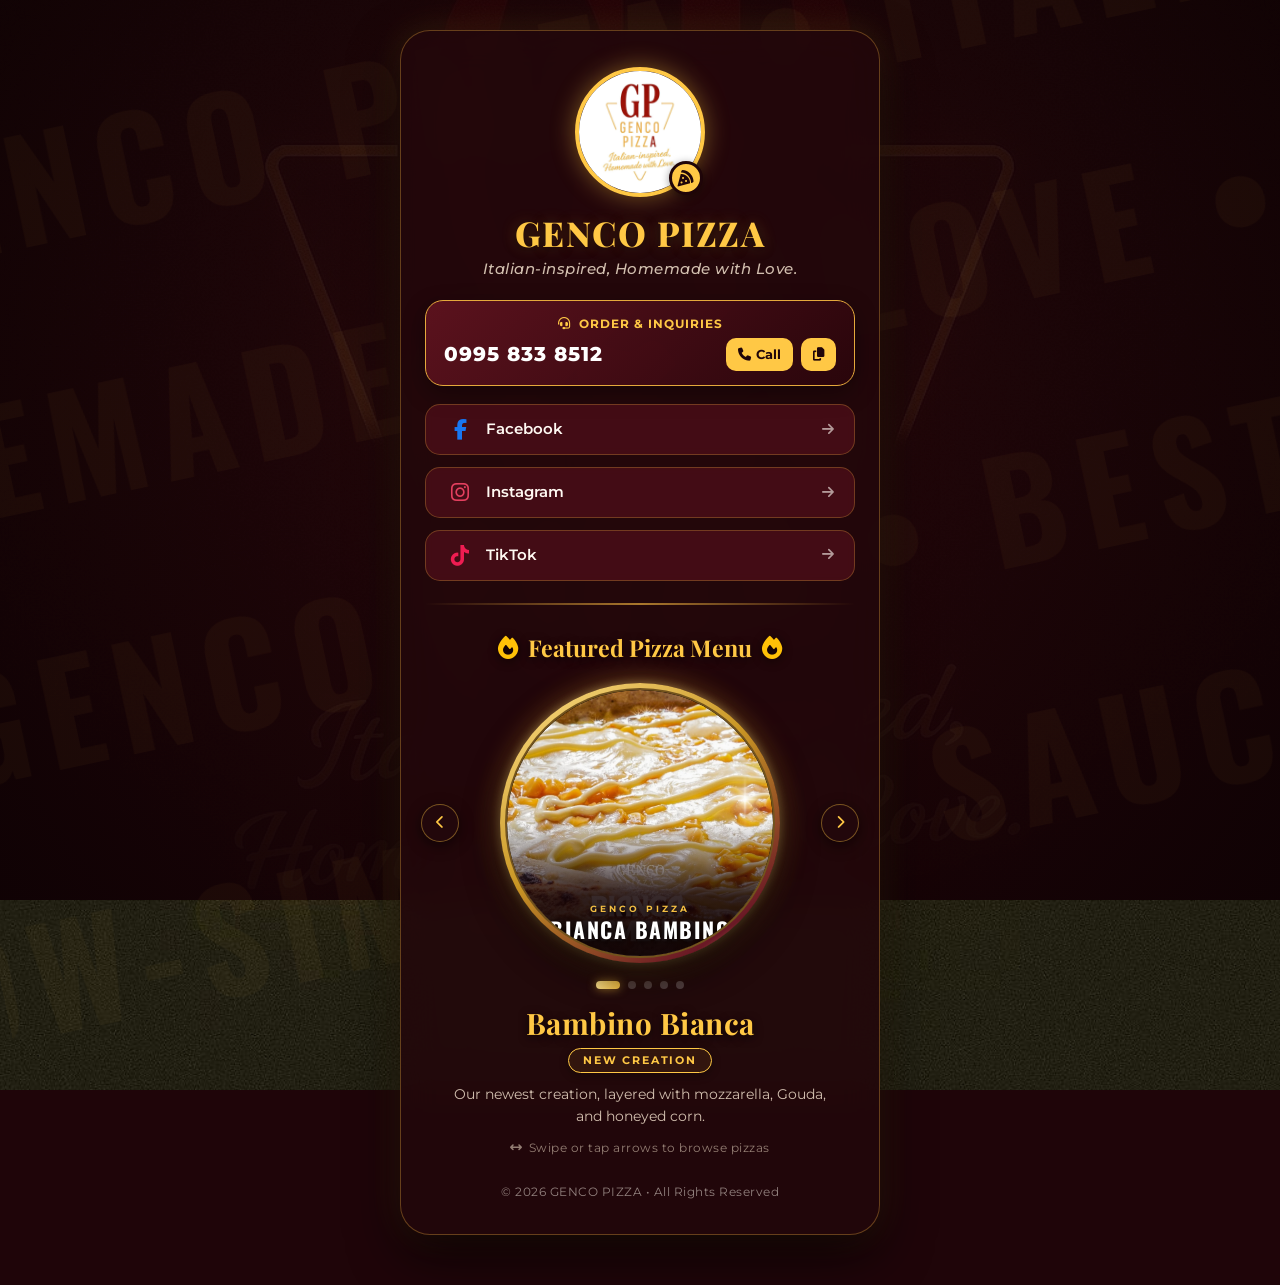
==== commit c130abd4: "Remove accordion dropdown menu and integrate interactive circular pizza showcase directly into main " ====
--- a/index.html
+++ b/index.html
@@ -2,14 +2,14 @@
 <html lang="en">
 <head>
     <meta charset="utf-8" />
-    <meta name="viewport" content="width=device-width, initial-scale=1.0" />
-    <title>GENCO PIZZA | Profile & Menu</title>
+    <meta name="viewport" content="width=device-width, initial-scale=1.0, maximum-scale=1.0, user-scalable=no" />
+    <title>GENCO PIZZA | Profile & Interactive Menu</title>
     <!-- Favicon -->
-    <link rel="icon" type="image/x-icon" href="images/genco-profile.jpg" />
-    <!-- Google Fonts -->
+    <link rel="icon" type="image/jpeg" href="images/genco-profile.jpg" />
+    <!-- Google Fonts: Montserrat, Playfair Display, Oswald -->
     <link rel="preconnect" href="https://fonts.googleapis.com">
     <link rel="preconnect" href="https://fonts.gstatic.com" crossorigin>
-    <link href="https://fonts.googleapis.com/css2?family=Montserrat:ital,wght@0,300;0,400;0,600;0,700;0,800;1,400&family=Playfair+Display:ital,wght@0,600;0,800;1,600&display=swap" rel="stylesheet">
+    <link href="https://fonts.googleapis.com/css2?family=Montserrat:ital,wght@0,300;0,400;0,500;0,600;0,700;0,800;1,400&family=Oswald:wght@600;700&family=Playfair+Display:ital,wght@0,600;0,700;0,800;1,600&display=swap" rel="stylesheet">
     <!-- FontAwesome & Bootstrap Icons -->
     <link rel="stylesheet" href="https://cdnjs.cloudflare.com/ajax/libs/font-awesome/6.5.1/css/all.min.css" />
     <link rel="stylesheet" href="https://cdn.jsdelivr.net/npm/bootstrap-icons@1.11.3/font/bootstrap-icons.min.css">
@@ -19,15 +19,15 @@
     <style>
         :root {
             --genco-maroon: #4A0E17;
-            --genco-maroon-dark: #2A050B;
+            --genco-maroon-dark: #1F0509;
             --genco-maroon-light: #6A1825;
             --genco-yellow: #E5A93C;
             --genco-gold: #FFC845;
             --genco-gold-hover: #FFE082;
-            --genco-card-bg: rgba(38, 7, 12, 0.88);
+            --genco-card-bg: rgba(35, 7, 11, 0.88);
             --genco-card-border: rgba(229, 169, 60, 0.35);
             --genco-text-light: #FFF9F2;
-            --genco-text-muted: #E2CBB3;
+            --genco-text-muted: #D1BEAE;
         }
 
         html, body {
@@ -37,6 +37,7 @@
             margin: 0;
             padding: 0;
             background-color: var(--genco-maroon-dark);
+            -webkit-tap-highlight-color: transparent;
         }
 
         .genco-body {
@@ -54,10 +55,42 @@
             left: 0;
             width: 100%;
             height: 100%;
-            background: radial-gradient(circle at center, rgba(42, 5, 11, 0.65) 0%, rgba(20, 2, 5, 0.92) 100%),
-                        linear-gradient(to bottom, rgba(74, 14, 23, 0.5), rgba(42, 5, 11, 0.85));
+            background: radial-gradient(circle at center, rgba(38, 5, 10, 0.72) 0%, rgba(15, 2, 4, 0.94) 100%),
+                        linear-gradient(to bottom, rgba(74, 14, 23, 0.5), rgba(31, 5, 9, 0.85));
             z-index: 1;
             pointer-events: none;
+        }
+
+        /* Faint Watermark Text Background */
+        .watermark-background {
+            position: fixed;
+            top: 0;
+            left: 0;
+            width: 100vw;
+            height: 100vh;
+            pointer-events: none;
+            z-index: 1;
+            overflow: hidden;
+            opacity: 0.035;
+            user-select: none;
+            display: flex;
+            flex-direction: column;
+            justify-content: space-around;
+            transform: rotate(-12deg) scale(1.15);
+        }
+
+        .watermark-row {
+            font-family: 'Oswald', sans-serif;
+            font-size: clamp(3.5rem, 10vw, 7.5rem);
+            font-weight: 700;
+            text-transform: uppercase;
+            letter-spacing: 12px;
+            white-space: nowrap;
+            color: var(--genco-gold);
+        }
+
+        .watermark-row:nth-child(even) {
+            transform: translateX(-15%);
         }
 
         .genco-main-wrapper {
@@ -67,27 +100,27 @@
             display: flex;
             justify-content: center;
             align-items: center;
-            padding: 40px 15px;
+            padding: 30px 14px 50px;
         }
 
         .genco-profile-card {
             width: 100%;
-            max-width: 540px;
+            max-width: 480px;
             background: var(--genco-card-bg);
-            backdrop-filter: blur(16px);
-            -webkit-backdrop-filter: blur(16px);
+            backdrop-filter: blur(18px);
+            -webkit-backdrop-filter: blur(18px);
             border: 1.5px solid var(--genco-card-border);
-            border-radius: 28px;
-            padding: 40px 28px;
-            box-shadow: 0 20px 50px rgba(0, 0, 0, 0.6), 0 0 30px rgba(229, 169, 60, 0.15);
+            border-radius: 30px;
+            padding: 36px 24px 32px;
+            box-shadow: 0 20px 50px rgba(0, 0, 0, 0.7), 0 0 35px rgba(229, 169, 60, 0.15);
         }
 
         /* Header & Avatar */
         .avatar-container {
             position: relative;
-            width: 140px;
-            height: 140px;
-            margin: 0 auto 20px auto;
+            width: 130px;
+            height: 130px;
+            margin: 0 auto 16px auto;
         }
 
         .profile-avatar {
@@ -97,12 +130,11 @@
             border-radius: 50%;
             border: 4px solid var(--genco-gold);
             box-shadow: 0 0 25px rgba(255, 200, 69, 0.4), inset 0 0 10px rgba(0,0,0,0.5);
-            transition: transform 0.3s ease, box-shadow 0.3s ease;
+            transition: transform 0.3s ease;
         }
 
         .profile-avatar:hover {
             transform: scale(1.04);
-            box-shadow: 0 0 35px rgba(255, 200, 69, 0.7);
         }
 
         .avatar-badge {
@@ -111,13 +143,13 @@
             right: 2px;
             background: var(--genco-gold);
             color: var(--genco-maroon-dark);
-            width: 36px;
-            height: 36px;
+            width: 34px;
+            height: 34px;
             border-radius: 50%;
             display: flex;
             align-items: center;
             justify-content: center;
-            font-size: 1.1rem;
+            font-size: 1rem;
             border: 3px solid var(--genco-maroon-dark);
             box-shadow: 0 2px 8px rgba(0,0,0,0.4);
         }
@@ -125,248 +157,444 @@
         .genco-title {
             font-family: 'Playfair Display', serif;
             font-weight: 800;
-            font-size: 2.3rem;
+            font-size: 2.15rem;
             color: var(--genco-gold);
             letter-spacing: 1.5px;
-            margin-bottom: 6px;
+            margin-bottom: 4px;
             text-shadow: 0 2px 10px rgba(0, 0, 0, 0.6), 0 0 15px rgba(229, 169, 60, 0.3);
         }
 
         .genco-subtitle {
-            font-size: 0.95rem;
+            font-size: 0.92rem;
             font-weight: 500;
             font-style: italic;
             color: var(--genco-text-muted);
-            margin-bottom: 24px;
+            margin-bottom: 20px;
             letter-spacing: 0.5px;
         }
 
         .genco-divider {
             height: 2px;
             background: linear-gradient(90deg, transparent, var(--genco-yellow), transparent);
-            margin: 24px 0;
+            margin: 22px 0 26px;
             opacity: 0.7;
+        }
+
+        /* Phone Quick Call Action Card */
+        .phone-card {
+            background: linear-gradient(135deg, rgba(110, 22, 36, 0.75), rgba(42, 5, 11, 0.92));
+            border: 1.5px solid var(--genco-yellow);
+            border-radius: 18px;
+            padding: 14px 18px;
+            margin-bottom: 18px;
+            box-shadow: 0 8px 22px rgba(0, 0, 0, 0.35);
+        }
+
+        .phone-card-title {
+            font-size: 0.76rem;
+            text-transform: uppercase;
+            letter-spacing: 1px;
+            color: var(--genco-gold);
+            font-weight: 700;
+            margin-bottom: 4px;
+        }
+
+        .phone-card-body {
+            display: flex;
+            align-items: center;
+            justify-content: space-between;
+        }
+
+        .phone-number-display {
+            font-size: 1.25rem;
+            font-weight: 800;
+            letter-spacing: 1px;
+            color: #FFFFFF;
+        }
+
+        .phone-actions {
+            display: flex;
+            gap: 8px;
+        }
+
+        .phone-action-btn {
+            background: var(--genco-gold);
+            color: var(--genco-maroon-dark);
+            border: none;
+            padding: 7px 12px;
+            border-radius: 10px;
+            font-weight: 700;
+            font-size: 0.82rem;
+            text-decoration: none;
+            display: inline-flex;
+            align-items: center;
+            gap: 5px;
+            transition: all 0.25s ease;
+            cursor: pointer;
+        }
+
+        .phone-action-btn:hover {
+            background: var(--genco-gold-hover);
+            color: var(--genco-maroon);
+            transform: scale(1.05);
         }
 
         /* Contact & Social Links */
         .social-links-container {
             display: flex;
             flex-direction: column;
-            gap: 14px;
-            margin-bottom: 28px;
+            gap: 12px;
+            margin-bottom: 20px;
         }
 
         .social-btn {
             display: flex;
             align-items: center;
             justify-content: space-between;
-            padding: 14px 22px;
-            border-radius: 16px;
-            background: rgba(110, 22, 36, 0.4);
+            padding: 13px 20px;
+            border-radius: 15px;
+            background: rgba(110, 22, 36, 0.45);
             border: 1.5px solid rgba(229, 169, 60, 0.3);
             color: var(--genco-text-light);
             text-decoration: none;
             font-weight: 600;
-            font-size: 1rem;
-            transition: all 0.3s cubic-bezier(0.25, 0.8, 0.25, 1);
+            font-size: 0.95rem;
+            transition: all 0.25s ease;
             backdrop-filter: blur(5px);
         }
 
         .social-btn:hover {
-            background: rgba(229, 169, 60, 0.18);
+            background: rgba(229, 169, 60, 0.2);
             border-color: var(--genco-gold);
             color: var(--genco-gold);
-            transform: translateY(-3px);
-            box-shadow: 0 8px 20px rgba(0, 0, 0, 0.4), 0 0 15px rgba(255, 200, 69, 0.25);
+            transform: translateY(-2px);
+            box-shadow: 0 6px 18px rgba(0, 0, 0, 0.4), 0 0 14px rgba(255, 200, 69, 0.25);
         }
 
         .social-btn-content {
             display: flex;
             align-items: center;
-            gap: 14px;
+            gap: 12px;
         }
 
         .social-icon {
-            font-size: 1.4rem;
-            width: 32px;
+            font-size: 1.3rem;
+            width: 28px;
             text-align: center;
         }
 
-        .social-btn-phone .social-icon { color: #4CAF50; }
         .social-btn-fb .social-icon { color: #1877F2; }
         .social-btn-ig .social-icon { color: #E4405F; }
         .social-btn-tiktok .social-icon { color: #EE1D52; }
 
         .social-arrow {
-            font-size: 0.9rem;
+            font-size: 0.85rem;
             opacity: 0.6;
-            transition: transform 0.3s ease, opacity 0.3s ease;
         }
 
         .social-btn:hover .social-arrow {
             opacity: 1;
-            transform: translateX(4px);
-        }
-
-        /* Phone Quick Call Action Card */
-        .phone-card {
-            background: linear-gradient(135deg, rgba(110, 22, 36, 0.7), rgba(42, 5, 11, 0.9));
-            border: 1.5px solid var(--genco-yellow);
-            border-radius: 20px;
-            padding: 16px 20px;
-            margin-bottom: 24px;
-            box-shadow: 0 10px 25px rgba(0, 0, 0, 0.3);
-        }
-
-        .phone-card-title {
-            font-size: 0.8rem;
-            text-transform: uppercase;
-            letter-spacing: 1px;
-            color: var(--genco-gold);
-            font-weight: 700;
-            margin-bottom: 6px;
-        }
-
-        .phone-card-body {
-            display: flex;
-            align-items: center;
-            justify-content: space-between;
-        }
-
-        .phone-number-display {
-            font-size: 1.35rem;
-            font-weight: 800;
-            letter-spacing: 1px;
-            color: #FFFFFF;
-        }
-
-        .phone-actions {
-            display: flex;
-            gap: 8px;
-        }
-
-        .phone-action-btn {
-            background: var(--genco-gold);
-            color: var(--genco-maroon-dark);
-            border: none;
-            padding: 8px 14px;
-            border-radius: 12px;
-            font-weight: 700;
-            font-size: 0.85rem;
-            text-decoration: none;
-            display: inline-flex;
-            align-items: center;
-            gap: 6px;
-            transition: all 0.25s ease;
-            cursor: pointer;
-        }
-
-        .phone-action-btn:hover {
-            background: var(--genco-gold-hover);
-            color: var(--genco-maroon);
-            transform: scale(1.05);
-            box-shadow: 0 4px 12px rgba(255, 200, 69, 0.4);
-        }
-
-        /* Section Title */
+            transform: translateX(3px);
+        }
+
+        /* -------------------------------------------------------------
+           CIRCULAR PIZZA CAROUSEL SHOWCASE (DIRECT INTERACTIVE SECTION)
+        ------------------------------------------------------------- */
         .section-title {
             font-family: 'Playfair Display', serif;
-            font-size: 1.4rem;
+            font-size: 1.45rem;
+            font-weight: 700;
             color: var(--genco-gold);
-            margin-bottom: 16px;
+            margin-bottom: 18px;
             display: flex;
             align-items: center;
             justify-content: center;
             gap: 10px;
-        }
-
-        /* Accordion Menu */
-        .genco-accordion {
-            --bs-accordion-bg: transparent;
-            --bs-accordion-border-color: rgba(229, 169, 60, 0.25);
-            display: flex;
-            flex-direction: column;
-            gap: 12px;
-        }
-
-        .genco-accordion-item {
-            background: rgba(65, 12, 21, 0.6) !important;
-            border: 1.5px solid rgba(229, 169, 60, 0.25) !important;
-            border-radius: 18px !important;
+            text-shadow: 0 2px 10px rgba(0,0,0,0.6);
+        }
+
+        .plate-viewport {
+            position: relative;
+            width: 100%;
+            display: flex;
+            align-items: center;
+            justify-content: center;
+            margin-bottom: 18px;
+            touch-action: pan-y;
+            user-select: none;
+            cursor: grab;
+        }
+
+        .plate-viewport:active {
+            cursor: grabbing;
+        }
+
+        /* Ambient glow behind circular frame */
+        .plate-halo {
+            position: absolute;
+            width: clamp(230px, 68vw, 290px);
+            height: clamp(230px, 68vw, 290px);
+            border-radius: 50%;
+            background: radial-gradient(circle, rgba(255, 200, 69, 0.45) 0%, rgba(178, 34, 34, 0.35) 45%, transparent 72%);
+            filter: blur(22px);
+            z-index: 1;
+            opacity: 0.85;
+            transition: transform 0.5s cubic-bezier(0.25, 1, 0.5, 1);
+            pointer-events: none;
+        }
+
+        /* Circular Frame with gold rim */
+        .plate-frame {
+            position: relative;
+            z-index: 2;
+            width: clamp(230px, 66vw, 280px);
+            height: clamp(230px, 66vw, 280px);
+            border-radius: 50%;
+            padding: 5px;
+            background: linear-gradient(145deg, #FFE28A 0%, #C99624 45%, #6A1825 85%, #FFE28A 100%);
+            box-shadow:
+                0 14px 35px rgba(0, 0, 0, 0.8),
+                0 0 30px rgba(255, 200, 69, 0.35),
+                0 0 10px rgba(255, 226, 138, 0.5);
+            transition: transform 0.25s ease-out;
+        }
+
+        .plate-inner-ring {
+            position: relative;
+            width: 100%;
+            height: 100%;
+            border-radius: 50%;
             overflow: hidden;
-            transition: border-color 0.3s ease;
-        }
-
-        .genco-accordion-item:hover {
-            border-color: var(--genco-yellow) !important;
-        }
-
-        .genco-accordion-button {
-            background: transparent !important;
-            color: var(--genco-text-light) !important;
-            font-weight: 700;
-            font-size: 1.05rem;
-            padding: 16px 20px !important;
-            box-shadow: none !important;
-            display: flex;
-            align-items: center;
-            gap: 12px;
-        }
-
-        .genco-accordion-button::after {
-            filter: invert(75%) sepia(80%) saturate(400%) hue-rotate(350deg);
-        }
-
-        .genco-accordion-button:not(.collapsed) {
-            color: var(--genco-gold) !important;
-            background: rgba(229, 169, 60, 0.12) !important;
-        }
-
-        .pizza-badge {
-            background: var(--genco-gold);
-            color: var(--genco-maroon-dark);
-            font-size: 0.7rem;
-            font-weight: 800;
-            padding: 3px 8px;
-            border-radius: 20px;
-            text-transform: uppercase;
-            letter-spacing: 0.5px;
-            margin-left: auto;
-        }
-
-        .pizza-img-wrapper {
+            background: #140503;
+            border: 2px solid rgba(255, 200, 69, 0.4);
+            box-shadow: inset 0 0 25px rgba(0, 0, 0, 0.85);
+        }
+
+        .pizza-slides-container {
+            position: relative;
             width: 100%;
-            height: 220px;
-            border-radius: 14px;
+            height: 100%;
+            border-radius: 50%;
             overflow: hidden;
-            margin-bottom: 14px;
-            border: 1px solid rgba(229, 169, 60, 0.3);
-        }
-
-        .pizza-img {
+        }
+
+        .pizza-slide {
+            position: absolute;
+            top: 0;
+            left: 0;
+            width: 100%;
+            height: 100%;
+            border-radius: 50%;
+            opacity: 0;
+            transform: scale(0.92) rotate(-8deg);
+            transition: opacity 0.45s cubic-bezier(0.4, 0, 0.2, 1), transform 0.45s cubic-bezier(0.4, 0, 0.2, 1);
+            pointer-events: none;
+        }
+
+        .pizza-slide.active {
+            opacity: 1;
+            transform: scale(1) rotate(0deg);
+            pointer-events: auto;
+        }
+
+        .pizza-slide img {
             width: 100%;
             height: 100%;
             object-fit: cover;
-            transition: transform 0.4s ease;
-        }
-
-        .genco-accordion-item:hover .pizza-img {
-            transform: scale(1.05);
+            display: block;
+            transform: scale(1.04);
+            transition: transform 0.5s ease-out;
+        }
+
+        .plate-viewport:hover .pizza-slide.active img {
+            transform: scale(1.08);
+        }
+
+        /* Overlay at bottom of circular frame */
+        .plate-bottom-overlay {
+            position: absolute;
+            bottom: 0;
+            left: 0;
+            right: 0;
+            height: 50%;
+            z-index: 5;
+            display: flex;
+            flex-direction: column;
+            justify-content: flex-end;
+            align-items: center;
+            padding-bottom: 15px;
+            padding-left: 16px;
+            padding-right: 16px;
+            background: linear-gradient(
+                to top,
+                rgba(15, 3, 4, 0.96) 0%,
+                rgba(20, 4, 6, 0.85) 45%,
+                rgba(20, 4, 6, 0.35) 75%,
+                transparent 100%
+            );
+            border-bottom-left-radius: 140px;
+            border-bottom-right-radius: 140px;
+            pointer-events: none;
+        }
+
+        .overlay-brand {
+            font-family: 'Montserrat', sans-serif;
+            font-size: 0.58rem;
+            font-weight: 700;
+            letter-spacing: 3px;
+            text-transform: uppercase;
+            color: var(--genco-gold);
+            margin-bottom: 2px;
+            text-shadow: 0 1px 4px rgba(0, 0, 0, 0.9);
+            opacity: 0.95;
+        }
+
+        .overlay-pizza-title {
+            font-family: 'Oswald', sans-serif;
+            font-size: clamp(1.1rem, 4vw, 1.35rem);
+            font-weight: 700;
+            text-transform: uppercase;
+            letter-spacing: 1.5px;
+            color: #FFFFFF;
+            line-height: 1.1;
+            text-shadow: 0 2px 8px rgba(0, 0, 0, 0.95);
+            transition: opacity 0.3s ease, transform 0.3s ease;
+        }
+
+        /* Navigation Arrows */
+        .nav-arrow {
+            position: absolute;
+            top: 50%;
+            transform: translateY(-50%);
+            z-index: 10;
+            width: 38px;
+            height: 38px;
+            border-radius: 50%;
+            background: rgba(35, 8, 12, 0.75);
+            border: 1px solid rgba(255, 200, 69, 0.4);
+            color: var(--genco-gold);
+            display: flex;
+            align-items: center;
+            justify-content: center;
+            cursor: pointer;
+            backdrop-filter: blur(8px);
+            -webkit-backdrop-filter: blur(8px);
+            box-shadow: 0 4px 14px rgba(0,0,0,0.5);
+            transition: all 0.25s ease;
+            font-size: 0.85rem;
+        }
+
+        .nav-arrow:hover {
+            background: rgba(255, 200, 69, 0.25);
+            border-color: var(--genco-gold-hover);
+            color: #FFFFFF;
+            transform: translateY(-50%) scale(1.1);
+        }
+
+        .nav-arrow:active {
+            transform: translateY(-50%) scale(0.95);
+        }
+
+        .nav-arrow.prev { left: -4px; }
+        .nav-arrow.next { right: -4px; }
+
+        /* Pagination Dots (5 Dots) */
+        .pagination-container {
+            display: flex;
+            align-items: center;
+            justify-content: center;
+            gap: 8px;
+            margin-top: 10px;
+            margin-bottom: 16px;
+        }
+
+        .page-dot {
+            width: 8px;
+            height: 8px;
+            border-radius: 50%;
+            background: rgba(255, 255, 255, 0.22);
+            border: none;
+            padding: 0;
+            cursor: pointer;
+            transition: all 0.35s cubic-bezier(0.34, 1.56, 0.64, 1);
+        }
+
+        .page-dot:hover {
+            background: rgba(255, 200, 69, 0.6);
+            transform: scale(1.2);
+        }
+
+        .page-dot.active {
+            width: 24px;
+            border-radius: 12px;
+            background: linear-gradient(90deg, #FFE28A, #FFC845);
+            box-shadow: 0 0 10px rgba(255, 200, 69, 0.6);
+        }
+
+        /* Pizza Details Box */
+        .pizza-info-box {
+            width: 100%;
+            padding: 0 6px;
+            transition: opacity 0.3s ease, transform 0.3s ease;
+        }
+
+        .pizza-serif-title {
+            font-family: 'Playfair Display', serif;
+            font-size: clamp(1.5rem, 5vw, 1.85rem);
+            font-weight: 700;
+            color: var(--genco-gold);
+            letter-spacing: 0.5px;
+            margin-bottom: 6px;
+            line-height: 1.2;
+            text-shadow: 0 2px 10px rgba(0, 0, 0, 0.7);
+        }
+
+        .badge-wrapper {
+            margin-bottom: 10px;
+        }
+
+        .pill-badge {
+            display: inline-block;
+            padding: 3px 14px;
+            border-radius: 50px;
+            border: 1.2px solid var(--genco-gold);
+            background: rgba(255, 200, 69, 0.08);
+            color: var(--genco-gold);
+            font-family: 'Montserrat', sans-serif;
+            font-size: 0.7rem;
+            font-weight: 700;
+            letter-spacing: 1.8px;
+            text-transform: uppercase;
+            box-shadow: 0 2px 10px rgba(0, 0, 0, 0.3);
+            backdrop-filter: blur(4px);
         }
 
         .pizza-description {
-            font-size: 0.92rem;
-            line-height: 1.5;
+            font-size: 0.9rem;
+            line-height: 1.55;
             color: var(--genco-text-muted);
-            margin-bottom: 0;
+            font-weight: 400;
+            max-width: 380px;
+            margin: 0 auto 12px auto;
+            min-height: 44px;
+        }
+
+        .helper-text {
+            font-size: 0.75rem;
+            color: rgba(209, 190, 174, 0.65);
+            letter-spacing: 0.5px;
+            display: flex;
+            align-items: center;
+            justify-content: center;
+            gap: 6px;
         }
 
         /* Footer Note */
         .genco-footer-note {
             text-align: center;
-            font-size: 0.8rem;
+            font-size: 0.78rem;
             color: rgba(255, 249, 242, 0.5);
-            margin-top: 28px;
+            margin-top: 26px;
             letter-spacing: 0.5px;
         }
 
@@ -379,7 +607,7 @@
             background: var(--genco-gold);
             color: var(--genco-maroon-dark);
             font-weight: 700;
-            padding: 10px 22px;
+            padding: 9px 20px;
             border-radius: 25px;
             box-shadow: 0 10px 25px rgba(0,0,0,0.5);
             z-index: 9999;
@@ -394,23 +622,30 @@
 
         @media (max-width: 480px) {
             .genco-profile-card {
-                padding: 30px 18px;
-                border-radius: 22px;
+                padding: 28px 16px 26px;
+                border-radius: 24px;
             }
             .genco-title {
-                font-size: 1.85rem;
+                font-size: 1.8rem;
             }
             .phone-number-display {
-                font-size: 1.15rem;
+                font-size: 1.12rem;
             }
-            .pizza-img-wrapper {
-                height: 180px;
-            }
+            .nav-arrow.prev { left: -8px; }
+            .nav-arrow.next { right: -8px; }
         }
     </style>
 </head>
 <body class="genco-body">
     <div class="genco-bg-overlay"></div>
+
+    <!-- Decorative Faint Watermark Text Background -->
+    <div class="watermark-background" aria-hidden="true">
+        <div class="watermark-row">GENCO PIZZA &bull; ITALIAN INSPIRED &bull; GENCO PIZZA</div>
+        <div class="watermark-row">HOMEMADE WITH LOVE &bull; GENCO PIZZA &bull; HOMEMADE</div>
+        <div class="watermark-row">GENCO PIZZA &bull; BEST PIZZA IN TOWN &bull; GENCO</div>
+        <div class="watermark-row">SLOW-SIMMERED SAUCES &bull; GENCO PIZZA &bull; LOVE</div>
+    </div>
 
     <main role="main" class="genco-main-wrapper">
         <div class="genco-profile-card text-center">
@@ -476,130 +711,97 @@
 
             <div class="genco-divider"></div>
 
-            <!-- Featured Pizza Menu Showcase Link -->
-            <a href="pizza-carousel.html" class="social-btn" style="background: linear-gradient(135deg, rgba(255, 200, 69, 0.2), rgba(110, 22, 36, 0.7)); border-color: var(--genco-gold); margin-bottom: 22px;">
-                <div class="social-btn-content">
-                    <i class="fa-solid fa-circle-play social-icon" style="color: var(--genco-gold);"></i>
-                    <div class="text-start">
-                        <div style="font-weight: 800; color: var(--genco-gold); letter-spacing: 0.5px;">Interactive Pizza Showcase</div>
-                        <div style="font-size: 0.78rem; opacity: 0.85;">Swipe circular menu (Phone View)</div>
-                    </div>
-                </div>
-                <i class="fa-solid fa-arrow-right social-arrow"></i>
-            </a>
-
-            <!-- Featured Pizza Menu Dropdown / Accordion -->
+            <!-- Featured Pizza Menu Title -->
             <div class="section-title">
                 <i class="fa-solid fa-fire text-warning"></i> Featured Pizza Menu <i class="fa-solid fa-fire text-warning"></i>
             </div>
 
-            <div class="accordion genco-accordion" id="pizzaMenuAccordion">
-                
-                <!-- 1st Pizza: Bambino Bianca -->
-                <div class="accordion-item genco-accordion-item">
-                    <h2 class="accordion-header" id="headingZero">
-                        <button class="accordion-button genco-accordion-button" type="button" data-bs-toggle="collapse" data-bs-target="#collapseZero" aria-expanded="true" aria-controls="collapseZero">
-                            <i class="fa-solid fa-sparkles text-warning me-2"></i>
-                            <span>1. Bambino Bianca</span>
-                            <span class="pizza-badge">New</span>
-                        </button>
-                    </h2>
-                    <div id="collapseZero" class="accordion-collapse collapse show" aria-labelledby="headingZero" data-bs-parent="#pizzaMenuAccordion">
-                        <div class="accordion-body text-start">
-                            <div class="pizza-img-wrapper">
-                                <img src="images/bambino-bianca.jpg" alt="Bambino Bianca Pizza" class="pizza-img" />
+            <!-- DIRECT INTERACTIVE PIZZA SHOWCASE (SWIPEABLE CIRCULAR FRAME) -->
+            <div class="plate-viewport" id="plateViewport" role="region" aria-label="Pizza Carousel">
+                <!-- Ambient warm glow behind plate -->
+                <div class="plate-halo" id="plateHalo"></div>
+
+                <!-- Left Arrow Button -->
+                <button type="button" class="nav-arrow prev" id="prevBtn" aria-label="Previous Pizza" title="Previous Pizza">
+                    <i class="fa-solid fa-chevron-left"></i>
+                </button>
+
+                <!-- The Circular Frame (Pizza/Plate Shape) -->
+                <div class="plate-frame" id="plateFrame">
+                    <div class="plate-inner-ring">
+                        
+                        <!-- Circular Slides Container -->
+                        <div class="pizza-slides-container" id="slidesContainer">
+                            <!-- Pizza 1: Bambino Bianca -->
+                            <div class="pizza-slide active" data-index="0">
+                                <img src="images/bambino-bianca.jpg" alt="Bambino Bianca Pizza" loading="eager">
                             </div>
-                            <p class="pizza-description">
-                                Our newest creation, layered with mozzarella, Gouda, and honeyed corn.
-                            </p>
+
+                            <!-- Pizza 2: Queen Margherita -->
+                            <div class="pizza-slide" data-index="1">
+                                <img src="images/queen-margherita.jpg" alt="Queen Margherita Pizza" loading="lazy">
+                            </div>
+
+                            <!-- Pizza 3: Five Cheese -->
+                            <div class="pizza-slide" data-index="2">
+                                <img src="images/five-cheese.jpg" alt="Five Cheese Pizza" loading="lazy">
+                            </div>
+
+                            <!-- Pizza 4: Classic Pepperoni -->
+                            <div class="pizza-slide" data-index="3">
+                                <img src="images/classic-pepperoni.jpg" alt="Classic Pepperoni Pizza" loading="lazy">
+                            </div>
+
+                            <!-- Pizza 5: La Suprema Sisig -->
+                            <div class="pizza-slide" data-index="4">
+                                <img src="images/la-suprema-sisig.jpg" alt="La Suprema Sisig Pizza" loading="lazy">
+                            </div>
                         </div>
+
+                        <!-- Bottom Overlay: Small Brand Name & Bold Condensed White Pizza Name -->
+                        <div class="plate-bottom-overlay">
+                            <span class="overlay-brand">GENCO PIZZA</span>
+                            <div class="overlay-pizza-title" id="overlayTitle">BIANCA BAMBINO</div>
+                        </div>
+
                     </div>
                 </div>
 
-                <!-- 2nd Pizza: Queen Margherita -->
-                <div class="accordion-item genco-accordion-item">
-                    <h2 class="accordion-header" id="headingMargherita">
-                        <button class="accordion-button genco-accordion-button collapsed" type="button" data-bs-toggle="collapse" data-bs-target="#collapseMargherita" aria-expanded="false" aria-controls="collapseMargherita">
-                            <i class="fa-solid fa-crown text-warning me-2"></i>
-                            <span>2. Queen Margherita</span>
-                            <span class="pizza-badge">Heritage</span>
-                        </button>
-                    </h2>
-                    <div id="collapseMargherita" class="accordion-collapse collapse" aria-labelledby="headingMargherita" data-bs-parent="#pizzaMenuAccordion">
-                        <div class="accordion-body text-start">
-                            <div class="pizza-img-wrapper">
-                                <img src="images/queen-margherita.jpg" alt="Queen Margherita Pizza" class="pizza-img" />
-                            </div>
-                            <p class="pizza-description">
-                                Mozzarella, Parmigiano Reggiano, cherry tomatoes, and fresh basil.
-                            </p>
-                        </div>
-                    </div>
+                <!-- Right Arrow Button -->
+                <button type="button" class="nav-arrow next" id="nextBtn" aria-label="Next Pizza" title="Next Pizza">
+                    <i class="fa-solid fa-chevron-right"></i>
+                </button>
+            </div>
+
+            <!-- Pagination Dots (5 Dots) -->
+            <div class="pagination-container" id="paginationContainer" role="tablist" aria-label="Pizza Selection Dots">
+                <button type="button" class="page-dot active" data-index="0" role="tab" aria-selected="true" aria-label="Pizza 1: Bambino Bianca"></button>
+                <button type="button" class="page-dot" data-index="1" role="tab" aria-selected="false" aria-label="Pizza 2: Queen Margherita"></button>
+                <button type="button" class="page-dot" data-index="2" role="tab" aria-selected="false" aria-label="Pizza 3: Five Cheese"></button>
+                <button type="button" class="page-dot" data-index="3" role="tab" aria-selected="false" aria-label="Pizza 4: Classic Pepperoni"></button>
+                <button type="button" class="page-dot" data-index="4" role="tab" aria-selected="false" aria-label="Pizza 5: La Suprema Sisig"></button>
+            </div>
+
+            <!-- Pizza Details Section Below Dots -->
+            <div class="pizza-info-box" id="infoBox">
+                <!-- Pizza name heading in elegant gold serif font -->
+                <h2 class="pizza-serif-title" id="serifTitle">Bambino Bianca</h2>
+
+                <!-- Pill-shaped badge label underneath in gold outline -->
+                <div class="badge-wrapper">
+                    <span class="pill-badge" id="badgeLabel">NEW CREATION</span>
                 </div>
 
-                <!-- 3rd Pizza: Five Cheese -->
-                <div class="accordion-item genco-accordion-item">
-                    <h2 class="accordion-header" id="headingThree">
-                        <button class="accordion-button genco-accordion-button collapsed" type="button" data-bs-toggle="collapse" data-bs-target="#collapseThree" aria-expanded="false" aria-controls="collapseThree">
-                            <i class="fa-solid fa-star text-warning me-2"></i>
-                            <span>3. Five Cheese</span>
-                            <span class="pizza-badge">Bestseller</span>
-                        </button>
-                    </h2>
-                    <div id="collapseThree" class="accordion-collapse collapse" aria-labelledby="headingThree" data-bs-parent="#pizzaMenuAccordion">
-                        <div class="accordion-body text-start">
-                            <div class="pizza-img-wrapper">
-                                <img src="images/five-cheese.jpg" alt="Five Cheese Pizza" class="pizza-img" />
-                            </div>
-                            <p class="pizza-description">
-                                Our bestseller. Five cheeses. Zero notes.
-                            </p>
-                        </div>
-                    </div>
+                <!-- Pizza description -->
+                <p class="pizza-description" id="pizzaDesc">
+                    Our newest creation, layered with mozzarella, Gouda, and honeyed corn.
+                </p>
+
+                <!-- Helper text -->
+                <div class="helper-text">
+                    <i class="fa-solid fa-arrows-left-right"></i>
+                    <span>Swipe or tap arrows to browse pizzas</span>
                 </div>
-
-                <!-- 4th Pizza: Classic Pepperoni -->
-                <div class="accordion-item genco-accordion-item">
-                    <h2 class="accordion-header" id="headingTwo">
-                        <button class="accordion-button genco-accordion-button collapsed" type="button" data-bs-toggle="collapse" data-bs-target="#collapseTwo" aria-expanded="false" aria-controls="collapseTwo">
-                            <i class="fa-solid fa-pizza-slice text-warning me-2"></i>
-                            <span>4. Classic Pepperoni</span>
-                            <span class="pizza-badge">Classic</span>
-                        </button>
-                    </h2>
-                    <div id="collapseTwo" class="accordion-collapse collapse" aria-labelledby="headingTwo" data-bs-parent="#pizzaMenuAccordion">
-                        <div class="accordion-body text-start">
-                            <div class="pizza-img-wrapper">
-                                <img src="images/classic-pepperoni.jpg" alt="Classic Pepperoni Pizza" class="pizza-img" />
-                            </div>
-                            <p class="pizza-description">
-                                Mozzarella, cheddar, and salame piccante (a spicy Italian cured sausage seasoned with chili peppers and paprika).
-                            </p>
-                        </div>
-                    </div>
-                </div>
-
-                <!-- 5th Pizza: La Suprema Sisig -->
-                <div class="accordion-item genco-accordion-item">
-                    <h2 class="accordion-header" id="headingOne">
-                        <button class="accordion-button genco-accordion-button collapsed" type="button" data-bs-toggle="collapse" data-bs-target="#collapseOne" aria-expanded="false" aria-controls="collapseOne">
-                            <i class="fa-solid fa-pepper-hot text-danger me-2"></i>
-                            <span>5. La Suprema Sisig</span>
-                            <span class="pizza-badge">Special</span>
-                        </button>
-                    </h2>
-                    <div id="collapseOne" class="accordion-collapse collapse" aria-labelledby="headingOne" data-bs-parent="#pizzaMenuAccordion">
-                        <div class="accordion-body text-start">
-                            <div class="pizza-img-wrapper">
-                                <img src="images/la-suprema-sisig.jpg" alt="La Suprema Sisig Pizza" class="pizza-img" />
-                            </div>
-                            <p class="pizza-description">
-                                Chicken or pork sisig from HotMess, butter, mozzarella, cheddar, onions, chili, quail eggs, and mayonnaise.
-                            </p>
-                        </div>
-                    </div>
-                </div>
-
             </div>
 
             <div class="genco-footer-note">
@@ -616,7 +818,9 @@
 
     <!-- Bootstrap JS Bundle -->
     <script src="https://cdn.jsdelivr.net/npm/bootstrap@5.3.2/dist/js/bootstrap.bundle.min.js"></script>
+
     <script>
+        // Copy phone function
         function copyToClipboard(text) {
             navigator.clipboard.writeText(text).then(function () {
                 var toast = document.getElementById('copyToast');
@@ -628,6 +832,225 @@
                 console.error('Could not copy text: ', err);
             });
         }
+
+        // Pizza Carousel Logic
+        (function() {
+            const pizzas = [
+                {
+                    overlayTitle: "BIANCA BAMBINO",
+                    serifTitle: "Bambino Bianca",
+                    badge: "NEW CREATION",
+                    desc: "Our newest creation, layered with mozzarella, Gouda, and honeyed corn."
+                },
+                {
+                    overlayTitle: "QUEEN MARGHERITA",
+                    serifTitle: "Queen Margherita",
+                    badge: "HERITAGE CLASSIC",
+                    desc: "Mozzarella, Parmigiano Reggiano, cherry tomatoes, and fresh basil."
+                },
+                {
+                    overlayTitle: "FIVE CHEESE",
+                    serifTitle: "Five Cheese",
+                    badge: "BESTSELLER",
+                    desc: "Our bestseller. Five cheeses. Zero notes."
+                },
+                {
+                    overlayTitle: "CLASSIC PEPPERONI",
+                    serifTitle: "Classic Pepperoni",
+                    badge: "CROWD FAVORITE",
+                    desc: "Mozzarella, cheddar, and salame piccante (a spicy Italian cured sausage seasoned with chili peppers and paprika)."
+                },
+                {
+                    overlayTitle: "LA SUPREMA SISIG",
+                    serifTitle: "La Suprema Sisig",
+                    badge: "SIGNATURE FUSION",
+                    desc: "Chicken or pork sisig from HotMess, butter, mozzarella, cheddar, onions, chili, quail eggs, and mayonnaise."
+                }
+            ];
+
+            let currentIndex = 0;
+            const totalPizzas = pizzas.length;
+
+            const slides = document.querySelectorAll('.pizza-slide');
+            const dots = document.querySelectorAll('.page-dot');
+            const overlayTitle = document.getElementById('overlayTitle');
+            const serifTitle = document.getElementById('serifTitle');
+            const badgeLabel = document.getElementById('badgeLabel');
+            const pizzaDesc = document.getElementById('pizzaDesc');
+            const infoBox = document.getElementById('infoBox');
+            const plateFrame = document.getElementById('plateFrame');
+            const plateHalo = document.getElementById('plateHalo');
+            const viewport = document.getElementById('plateViewport');
+            const prevBtn = document.getElementById('prevBtn');
+            const nextBtn = document.getElementById('nextBtn');
+
+            let isAnimating = false;
+
+            function goToPizza(newIndex, direction = 0) {
+                if (newIndex === currentIndex || isAnimating) return;
+                isAnimating = true;
+
+                const prevIndex = currentIndex;
+                currentIndex = (newIndex + totalPizzas) % totalPizzas;
+
+                slides[prevIndex].classList.remove('active');
+                if (direction !== 0) {
+                    slides[prevIndex].style.transform = `scale(0.9) rotate(${direction * -15}deg)`;
+                }
+
+                slides[currentIndex].classList.add('active');
+                slides[currentIndex].style.transform = '';
+
+                infoBox.style.opacity = '0';
+                infoBox.style.transform = 'translateY(6px)';
+                overlayTitle.style.opacity = '0';
+                overlayTitle.style.transform = 'scale(0.92)';
+
+                setTimeout(() => {
+                    const currentData = pizzas[currentIndex];
+                    overlayTitle.textContent = currentData.overlayTitle;
+                    serifTitle.textContent = currentData.serifTitle;
+                    badgeLabel.textContent = currentData.badge;
+                    pizzaDesc.textContent = currentData.desc;
+
+                    overlayTitle.style.opacity = '1';
+                    overlayTitle.style.transform = 'scale(1)';
+                    infoBox.style.opacity = '1';
+                    infoBox.style.transform = 'translateY(0)';
+                }, 200);
+
+                dots.forEach((dot, idx) => {
+                    if (idx === currentIndex) {
+                        dot.classList.add('active');
+                        dot.setAttribute('aria-selected', 'true');
+                    } else {
+                        dot.classList.remove('active');
+                        dot.setAttribute('aria-selected', 'false');
+                    }
+                });
+
+                plateHalo.style.transform = `scale(1.1) rotate(${currentIndex * 35}deg)`;
+
+                setTimeout(() => {
+                    plateHalo.style.transform = '';
+                    isAnimating = false;
+                }, 450);
+            }
+
+            function nextPizza() {
+                goToPizza(currentIndex + 1, 1);
+            }
+
+            function prevPizza() {
+                goToPizza(currentIndex - 1, -1);
+            }
+
+            nextBtn.addEventListener('click', (e) => {
+                e.stopPropagation();
+                nextPizza();
+            });
+
+            prevBtn.addEventListener('click', (e) => {
+                e.stopPropagation();
+                prevPizza();
+            });
+
+            dots.forEach((dot) => {
+                dot.addEventListener('click', () => {
+                    const targetIndex = parseInt(dot.getAttribute('data-index'), 10);
+                    if (targetIndex !== currentIndex) {
+                        goToPizza(targetIndex, targetIndex > currentIndex ? 1 : -1);
+                    }
+                });
+            });
+
+            // Touch & Mouse Drag Gestures
+            let startX = 0;
+            let startY = 0;
+            let currentTranslateX = 0;
+            let isDragging = false;
+            let isHorizontalScroll = false;
+            const swipeThreshold = 40;
+
+            function handleDragStart(x, y) {
+                if (isAnimating) return;
+                startX = x;
+                startY = y;
+                isDragging = true;
+                isHorizontalScroll = false;
+                currentTranslateX = 0;
+                plateFrame.style.transition = 'none';
+            }
+
+            function handleDragMove(x, y) {
+                if (!isDragging) return;
+                const diffX = x - startX;
+                const diffY = y - startY;
+
+                if (!isHorizontalScroll) {
+                    if (Math.abs(diffX) > Math.abs(diffY) && Math.abs(diffX) > 8) {
+                        isHorizontalScroll = true;
+                    } else if (Math.abs(diffY) > 10) {
+                        isDragging = false;
+                        plateFrame.style.transition = 'transform 0.3s ease-out';
+                        plateFrame.style.transform = '';
+                        return;
+                    }
+                }
+
+                if (isHorizontalScroll) {
+                    currentTranslateX = diffX;
+                    const dragRotation = diffX * 0.04;
+                    plateFrame.style.transform = `translateX(${diffX * 0.28}px) rotate(${dragRotation}deg)`;
+                }
+            }
+
+            function handleDragEnd() {
+                if (!isDragging) return;
+                isDragging = false;
+                plateFrame.style.transition = 'transform 0.35s cubic-bezier(0.2, 0.9, 0.3, 1)';
+                plateFrame.style.transform = '';
+
+                if (isHorizontalScroll) {
+                    if (currentTranslateX < -swipeThreshold) {
+                        nextPizza();
+                    } else if (currentTranslateX > swipeThreshold) {
+                        prevPizza();
+                    }
+                }
+                currentTranslateX = 0;
+                isHorizontalScroll = false;
+            }
+
+            viewport.addEventListener('touchstart', (e) => {
+                const touch = e.touches[0];
+                handleDragStart(touch.clientX, touch.clientY);
+            }, { passive: true });
+
+            viewport.addEventListener('touchmove', (e) => {
+                if (!isDragging) return;
+                const touch = e.touches[0];
+                handleDragMove(touch.clientX, touch.clientY);
+            }, { passive: true });
+
+            viewport.addEventListener('touchend', handleDragEnd);
+            viewport.addEventListener('touchcancel', handleDragEnd);
+
+            viewport.addEventListener('mousedown', (e) => {
+                handleDragStart(e.clientX, e.clientY);
+            });
+
+            window.addEventListener('mousemove', (e) => {
+                handleDragMove(e.clientX, e.clientY);
+            });
+
+            window.addEventListener('mouseup', handleDragEnd);
+
+            window.addEventListener('keydown', (e) => {
+                if (e.key === 'ArrowRight') nextPizza();
+                if (e.key === 'ArrowLeft') prevPizza();
+            });
+        })();
     </script>
 </body>
 </html>
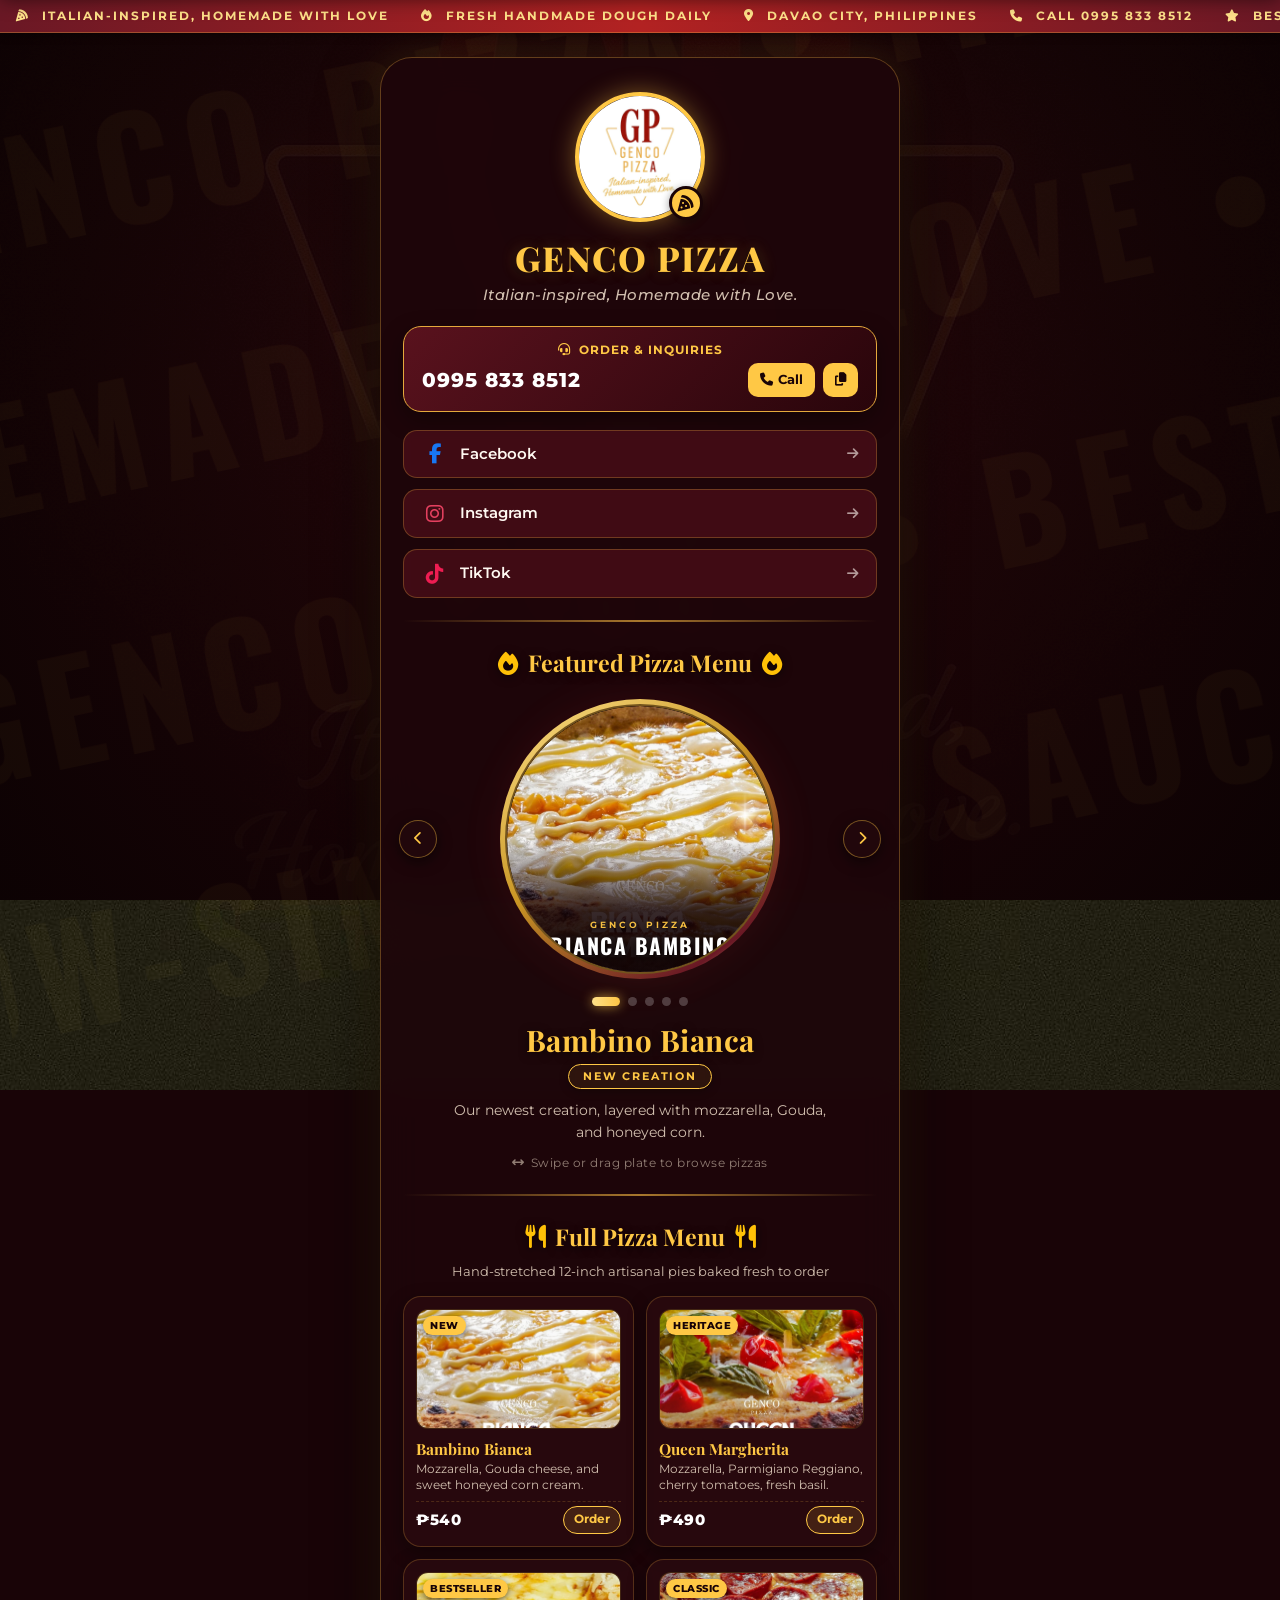
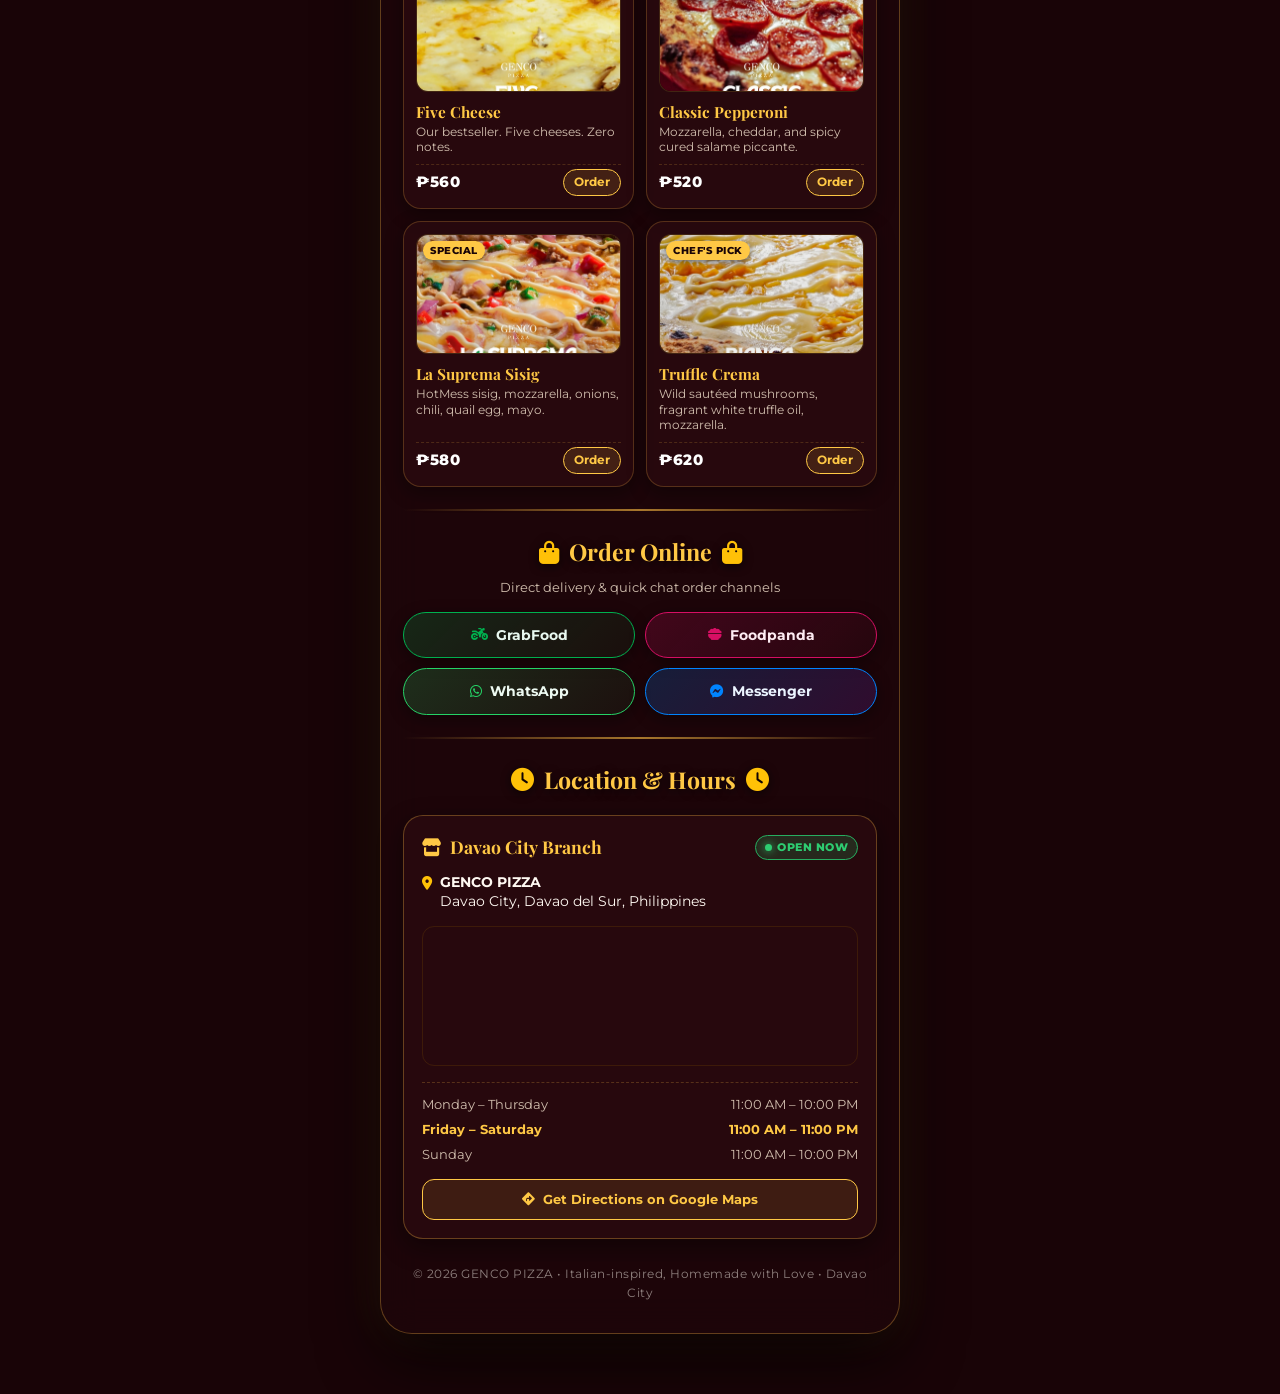
==== commit f8d65c09: "Add full menu grid, 3D plate tilt, hot glow pulse, animated pill dots, sticky mini-header, order now" ====
--- a/index.html
+++ b/index.html
@@ -3,31 +3,45 @@
 <head>
     <meta charset="utf-8" />
     <meta name="viewport" content="width=device-width, initial-scale=1.0, maximum-scale=1.0, user-scalable=no" />
-    <title>GENCO PIZZA | Profile & Interactive Menu</title>
+    <title>GENCO PIZZA | Italian-Inspired Handcrafted Pizza & Menu</title>
+    
     <!-- Favicon -->
     <link rel="icon" type="image/jpeg" href="images/genco-profile.jpg" />
-    <!-- Google Fonts: Montserrat, Playfair Display, Oswald -->
+    
+    <!-- Google Fonts: Montserrat, Oswald, Playfair Display -->
     <link rel="preconnect" href="https://fonts.googleapis.com">
     <link rel="preconnect" href="https://fonts.gstatic.com" crossorigin>
     <link href="https://fonts.googleapis.com/css2?family=Montserrat:ital,wght@0,300;0,400;0,500;0,600;0,700;0,800;1,400&family=Oswald:wght@600;700&family=Playfair+Display:ital,wght@0,600;0,700;0,800;1,600&display=swap" rel="stylesheet">
+    
     <!-- FontAwesome & Bootstrap Icons -->
     <link rel="stylesheet" href="https://cdnjs.cloudflare.com/ajax/libs/font-awesome/6.5.1/css/all.min.css" />
     <link rel="stylesheet" href="https://cdn.jsdelivr.net/npm/bootstrap-icons@1.11.3/font/bootstrap-icons.min.css">
+    
     <!-- Bootstrap CSS -->
     <link rel="stylesheet" href="https://cdn.jsdelivr.net/npm/bootstrap@5.3.2/dist/css/bootstrap.min.css" />
     
     <style>
+        /* =============================================================
+           1. THEME VARIABLES & CORE RESETS
+        ============================================================= */
         :root {
             --genco-maroon: #4A0E17;
-            --genco-maroon-dark: #1F0509;
+            --genco-maroon-dark: #190407;
+            --genco-maroon-card: rgba(30, 6, 10, 0.92);
             --genco-maroon-light: #6A1825;
             --genco-yellow: #E5A93C;
             --genco-gold: #FFC845;
+            --genco-gold-light: #FFE28A;
             --genco-gold-hover: #FFE082;
-            --genco-card-bg: rgba(35, 7, 11, 0.88);
             --genco-card-border: rgba(229, 169, 60, 0.35);
             --genco-text-light: #FFF9F2;
             --genco-text-muted: #D1BEAE;
+            --genco-red-accent: #B22222;
+        }
+
+        *, *::before, *::after {
+            box-sizing: border-box;
+            -webkit-tap-highlight-color: transparent;
         }
 
         html, body {
@@ -37,7 +51,8 @@
             margin: 0;
             padding: 0;
             background-color: var(--genco-maroon-dark);
-            -webkit-tap-highlight-color: transparent;
+            overflow-x: hidden;
+            scroll-behavior: smooth;
         }
 
         .genco-body {
@@ -55,13 +70,13 @@
             left: 0;
             width: 100%;
             height: 100%;
-            background: radial-gradient(circle at center, rgba(38, 5, 10, 0.72) 0%, rgba(15, 2, 4, 0.94) 100%),
-                        linear-gradient(to bottom, rgba(74, 14, 23, 0.5), rgba(31, 5, 9, 0.85));
+            background: radial-gradient(circle at center, rgba(38, 5, 10, 0.75) 0%, rgba(12, 2, 3, 0.96) 100%),
+                        linear-gradient(to bottom, rgba(74, 14, 23, 0.5), rgba(25, 4, 7, 0.88));
             z-index: 1;
             pointer-events: none;
         }
 
-        /* Faint Watermark Text Background */
+        /* Watermark Background */
         .watermark-background {
             position: fixed;
             top: 0;
@@ -71,7 +86,7 @@
             pointer-events: none;
             z-index: 1;
             overflow: hidden;
-            opacity: 0.035;
+            opacity: 0.032;
             user-select: none;
             display: flex;
             flex-direction: column;
@@ -93,29 +108,138 @@
             transform: translateX(-15%);
         }
 
+        /* =============================================================
+           2. STICKY MINI-HEADER ON SCROLL
+        ============================================================= */
+        .sticky-mini-header {
+            position: fixed;
+            top: 0;
+            left: 0;
+            right: 0;
+            z-index: 1000;
+            background: rgba(25, 4, 7, 0.92);
+            backdrop-filter: blur(14px);
+            -webkit-backdrop-filter: blur(14px);
+            border-bottom: 1px solid var(--genco-card-border);
+            padding: 10px 18px;
+            display: flex;
+            align-items: center;
+            justify-content: space-between;
+            transform: translateY(-110%);
+            transition: transform 0.35s cubic-bezier(0.16, 1, 0.3, 1), box-shadow 0.35s ease;
+            box-shadow: 0 4px 20px rgba(0, 0, 0, 0.6);
+        }
+
+        .sticky-mini-header.visible {
+            transform: translateY(0);
+        }
+
+        .mini-header-brand {
+            display: flex;
+            align-items: center;
+            gap: 10px;
+            text-decoration: none;
+            color: var(--genco-gold);
+        }
+
+        .mini-header-logo {
+            width: 34px;
+            height: 34px;
+            border-radius: 50%;
+            border: 2px solid var(--genco-gold);
+            object-fit: cover;
+        }
+
+        .mini-header-name {
+            font-family: 'Playfair Display', serif;
+            font-weight: 800;
+            font-size: 1.05rem;
+            letter-spacing: 1px;
+            color: var(--genco-gold);
+        }
+
+        .mini-header-call-btn {
+            background: var(--genco-gold);
+            color: var(--genco-maroon-dark);
+            font-weight: 700;
+            font-size: 0.8rem;
+            padding: 6px 14px;
+            border-radius: 50px;
+            text-decoration: none;
+            display: inline-flex;
+            align-items: center;
+            gap: 6px;
+            transition: all 0.2s ease;
+            box-shadow: 0 2px 10px rgba(255, 200, 69, 0.3);
+        }
+
+        .mini-header-call-btn:hover {
+            background: var(--genco-gold-hover);
+            color: var(--genco-maroon);
+            transform: scale(1.05);
+        }
+
+        /* =============================================================
+           3. SCROLLING TICKER HEADER
+        ============================================================= */
+        .scrolling-ticker-bar {
+            position: relative;
+            z-index: 10;
+            background: linear-gradient(90deg, #6A1825 0%, #B22222 50%, #6A1825 100%);
+            color: var(--genco-gold-light);
+            font-size: 0.76rem;
+            font-weight: 700;
+            letter-spacing: 2px;
+            text-transform: uppercase;
+            overflow: hidden;
+            white-space: nowrap;
+            padding: 7px 0;
+            border-bottom: 1px solid rgba(255, 200, 69, 0.3);
+            box-shadow: 0 2px 8px rgba(0,0,0,0.4);
+        }
+
+        .ticker-track {
+            display: inline-flex;
+            animation: tickerScroll 24s linear infinite;
+        }
+
+        .ticker-item {
+            display: inline-flex;
+            align-items: center;
+            gap: 12px;
+            padding: 0 16px;
+        }
+
+        @keyframes tickerScroll {
+            0% { transform: translateX(0); }
+            100% { transform: translateX(-50%); }
+        }
+
+        /* =============================================================
+           4. MAIN PROFILE CARD & WRAPPER
+        ============================================================= */
         .genco-main-wrapper {
             position: relative;
             z-index: 2;
             min-height: 100vh;
             display: flex;
             justify-content: center;
-            align-items: center;
-            padding: 30px 14px 50px;
+            padding: 24px 14px 60px;
         }
 
         .genco-profile-card {
             width: 100%;
-            max-width: 480px;
-            background: var(--genco-card-bg);
+            max-width: 520px;
+            background: var(--genco-maroon-card);
             backdrop-filter: blur(18px);
             -webkit-backdrop-filter: blur(18px);
             border: 1.5px solid var(--genco-card-border);
-            border-radius: 30px;
-            padding: 36px 24px 32px;
-            box-shadow: 0 20px 50px rgba(0, 0, 0, 0.7), 0 0 35px rgba(229, 169, 60, 0.15);
-        }
-
-        /* Header & Avatar */
+            border-radius: 32px;
+            padding: 34px 22px 30px;
+            box-shadow: 0 25px 60px rgba(0, 0, 0, 0.75), 0 0 40px rgba(229, 169, 60, 0.15);
+        }
+
+        /* Avatar */
         .avatar-container {
             position: relative;
             width: 130px;
@@ -176,11 +300,11 @@
         .genco-divider {
             height: 2px;
             background: linear-gradient(90deg, transparent, var(--genco-yellow), transparent);
-            margin: 22px 0 26px;
+            margin: 22px 0 24px;
             opacity: 0.7;
         }
 
-        /* Phone Quick Call Action Card */
+        /* Phone Card */
         .phone-card {
             background: linear-gradient(135deg, rgba(110, 22, 36, 0.75), rgba(42, 5, 11, 0.92));
             border: 1.5px solid var(--genco-yellow);
@@ -239,11 +363,11 @@
             transform: scale(1.05);
         }
 
-        /* Contact & Social Links */
+        /* Social Media Buttons */
         .social-links-container {
             display: flex;
             flex-direction: column;
-            gap: 12px;
+            gap: 11px;
             margin-bottom: 20px;
         }
 
@@ -251,8 +375,8 @@
             display: flex;
             align-items: center;
             justify-content: space-between;
-            padding: 13px 20px;
-            border-radius: 15px;
+            padding: 12px 18px;
+            border-radius: 14px;
             background: rgba(110, 22, 36, 0.45);
             border: 1.5px solid rgba(229, 169, 60, 0.3);
             color: var(--genco-text-light);
@@ -278,8 +402,8 @@
         }
 
         .social-icon {
-            font-size: 1.3rem;
-            width: 28px;
+            font-size: 1.25rem;
+            width: 26px;
             text-align: center;
         }
 
@@ -288,18 +412,11 @@
         .social-btn-tiktok .social-icon { color: #EE1D52; }
 
         .social-arrow {
-            font-size: 0.85rem;
+            font-size: 0.82rem;
             opacity: 0.6;
         }
 
-        .social-btn:hover .social-arrow {
-            opacity: 1;
-            transform: translateX(3px);
-        }
-
-        /* -------------------------------------------------------------
-           CIRCULAR PIZZA CAROUSEL SHOWCASE (DIRECT INTERACTIVE SECTION)
-        ------------------------------------------------------------- */
+        /* Section Titles */
         .section-title {
             font-family: 'Playfair Display', serif;
             font-size: 1.45rem;
@@ -313,6 +430,9 @@
             text-shadow: 0 2px 10px rgba(0,0,0,0.6);
         }
 
+        /* =============================================================
+           5. INTERACTIVE PIZZA CIRCLE (3D TILT & HOT & FRESH GLOW)
+        ============================================================= */
         .plate-viewport {
             position: relative;
             width: 100%;
@@ -323,19 +443,20 @@
             touch-action: pan-y;
             user-select: none;
             cursor: grab;
+            perspective: 800px; /* 3D floating perspective */
         }
 
         .plate-viewport:active {
             cursor: grabbing;
         }
 
-        /* Ambient glow behind circular frame */
+        /* Ambient glowing halo */
         .plate-halo {
             position: absolute;
             width: clamp(230px, 68vw, 290px);
             height: clamp(230px, 68vw, 290px);
             border-radius: 50%;
-            background: radial-gradient(circle, rgba(255, 200, 69, 0.45) 0%, rgba(178, 34, 34, 0.35) 45%, transparent 72%);
+            background: radial-gradient(circle, rgba(255, 200, 69, 0.5) 0%, rgba(178, 34, 34, 0.35) 45%, transparent 72%);
             filter: blur(22px);
             z-index: 1;
             opacity: 0.85;
@@ -343,7 +464,7 @@
             pointer-events: none;
         }
 
-        /* Circular Frame with gold rim */
+        /* Circular Frame with Looping Slow Hot & Fresh Glow Pulse */
         .plate-frame {
             position: relative;
             z-index: 2;
@@ -352,11 +473,25 @@
             border-radius: 50%;
             padding: 5px;
             background: linear-gradient(145deg, #FFE28A 0%, #C99624 45%, #6A1825 85%, #FFE28A 100%);
-            box-shadow:
-                0 14px 35px rgba(0, 0, 0, 0.8),
-                0 0 30px rgba(255, 200, 69, 0.35),
-                0 0 10px rgba(255, 226, 138, 0.5);
-            transition: transform 0.25s ease-out;
+            transform-style: preserve-3d;
+            transition: transform 0.15s ease-out;
+            animation: hotFreshGlow 3.5s infinite ease-in-out;
+        }
+
+        @keyframes hotFreshGlow {
+            0%, 100% {
+                box-shadow: 
+                    0 14px 35px rgba(0, 0, 0, 0.8),
+                    0 0 25px rgba(255, 200, 69, 0.35),
+                    0 0 10px rgba(255, 226, 138, 0.4);
+            }
+            50% {
+                box-shadow: 
+                    0 18px 45px rgba(0, 0, 0, 0.9),
+                    0 0 45px rgba(255, 200, 69, 0.65),
+                    0 0 20px rgba(255, 160, 30, 0.55),
+                    0 0 55px rgba(178, 34, 34, 0.35);
+            }
         }
 
         .plate-inner-ring {
@@ -370,12 +505,21 @@
             box-shadow: inset 0 0 25px rgba(0, 0, 0, 0.85);
         }
 
+        /* Image Skeleton Loading Shimmer */
         .pizza-slides-container {
             position: relative;
             width: 100%;
             height: 100%;
             border-radius: 50%;
             overflow: hidden;
+            background: linear-gradient(90deg, #1b0709 25%, #2d0e14 50%, #1b0709 75%);
+            background-size: 200% 100%;
+            animation: skeletonShimmer 1.8s infinite;
+        }
+
+        @keyframes skeletonShimmer {
+            0% { background-position: 200% 0; }
+            100% { background-position: -200% 0; }
         }
 
         .pizza-slide {
@@ -386,13 +530,15 @@
             height: 100%;
             border-radius: 50%;
             opacity: 0;
-            transform: scale(0.92) rotate(-8deg);
-            transition: opacity 0.45s cubic-bezier(0.4, 0, 0.2, 1), transform 0.45s cubic-bezier(0.4, 0, 0.2, 1);
+            filter: blur(4px);
+            transform: scale(0.92) rotate(-6deg);
+            transition: opacity 0.45s cubic-bezier(0.4, 0, 0.2, 1), transform 0.45s cubic-bezier(0.4, 0, 0.2, 1), filter 0.45s ease;
             pointer-events: none;
         }
 
         .pizza-slide.active {
             opacity: 1;
+            filter: blur(0);
             transform: scale(1) rotate(0deg);
             pointer-events: auto;
         }
@@ -410,7 +556,7 @@
             transform: scale(1.08);
         }
 
-        /* Overlay at bottom of circular frame */
+        /* Overlay at bottom of circle */
         .plate-bottom-overlay {
             position: absolute;
             bottom: 0;
@@ -422,7 +568,7 @@
             flex-direction: column;
             justify-content: flex-end;
             align-items: center;
-            padding-bottom: 15px;
+            padding-bottom: 14px;
             padding-left: 16px;
             padding-right: 16px;
             background: linear-gradient(
@@ -461,7 +607,7 @@
             transition: opacity 0.3s ease, transform 0.3s ease;
         }
 
-        /* Navigation Arrows */
+        /* Nav Arrows */
         .nav-arrow {
             position: absolute;
             top: 50%;
@@ -491,14 +637,12 @@
             transform: translateY(-50%) scale(1.1);
         }
 
-        .nav-arrow:active {
-            transform: translateY(-50%) scale(0.95);
-        }
-
         .nav-arrow.prev { left: -4px; }
         .nav-arrow.next { right: -4px; }
 
-        /* Pagination Dots (5 Dots) */
+        /* =============================================================
+           6. ANIMATED EXPANDING PAGINATION DOTS
+        ============================================================= */
         .pagination-container {
             display: flex;
             align-items: center;
@@ -509,14 +653,17 @@
         }
 
         .page-dot {
-            width: 8px;
-            height: 8px;
+            width: 9px;
+            height: 9px;
             border-radius: 50%;
             background: rgba(255, 255, 255, 0.22);
             border: none;
             padding: 0;
             cursor: pointer;
-            transition: all 0.35s cubic-bezier(0.34, 1.56, 0.64, 1);
+            transition: width 0.38s cubic-bezier(0.34, 1.56, 0.64, 1),
+                        background 0.38s ease,
+                        border-radius 0.38s ease,
+                        box-shadow 0.38s ease;
         }
 
         .page-dot:hover {
@@ -525,10 +672,10 @@
         }
 
         .page-dot.active {
-            width: 24px;
+            width: 28px;
             border-radius: 12px;
             background: linear-gradient(90deg, #FFE28A, #FFC845);
-            box-shadow: 0 0 10px rgba(255, 200, 69, 0.6);
+            box-shadow: 0 0 12px rgba(255, 200, 69, 0.7);
         }
 
         /* Pizza Details Box */
@@ -575,7 +722,7 @@
             color: var(--genco-text-muted);
             font-weight: 400;
             max-width: 380px;
-            margin: 0 auto 12px auto;
+            margin: 0 auto 10px auto;
             min-height: 44px;
         }
 
@@ -589,7 +736,342 @@
             gap: 6px;
         }
 
-        /* Footer Note */
+        /* =============================================================
+           7. FULL MENU GRID SECTION
+        ============================================================= */
+        .menu-grid-container {
+            display: grid;
+            grid-template-columns: repeat(2, 1fr);
+            gap: 12px;
+            margin-top: 14px;
+            margin-bottom: 10px;
+        }
+
+        .menu-card {
+            background: rgba(45, 10, 16, 0.7);
+            border: 1.2px solid rgba(229, 169, 60, 0.25);
+            border-radius: 18px;
+            padding: 12px;
+            display: flex;
+            flex-direction: column;
+            text-align: left;
+            transition: all 0.28s cubic-bezier(0.2, 0.8, 0.2, 1);
+            position: relative;
+            overflow: hidden;
+            box-shadow: 0 6px 18px rgba(0, 0, 0, 0.35);
+        }
+
+        .menu-card:hover {
+            transform: translateY(-4px) scale(1.02);
+            border-color: var(--genco-gold);
+            box-shadow: 0 10px 25px rgba(0, 0, 0, 0.6), 0 0 16px rgba(255, 200, 69, 0.25);
+            background: rgba(55, 12, 20, 0.85);
+        }
+
+        .menu-card-img-wrap {
+            width: 100%;
+            height: 120px;
+            border-radius: 12px;
+            overflow: hidden;
+            position: relative;
+            margin-bottom: 10px;
+            border: 1px solid rgba(229, 169, 60, 0.2);
+            background: #190407;
+        }
+
+        .menu-card-img {
+            width: 100%;
+            height: 100%;
+            object-fit: cover;
+            transition: transform 0.4s ease;
+        }
+
+        .menu-card:hover .menu-card-img {
+            transform: scale(1.08);
+        }
+
+        .menu-card-tag {
+            position: absolute;
+            top: 6px;
+            left: 6px;
+            background: var(--genco-gold);
+            color: var(--genco-maroon-dark);
+            font-size: 0.62rem;
+            font-weight: 800;
+            padding: 2px 7px;
+            border-radius: 20px;
+            text-transform: uppercase;
+            letter-spacing: 0.5px;
+            box-shadow: 0 2px 6px rgba(0,0,0,0.5);
+        }
+
+        .menu-card-title {
+            font-family: 'Playfair Display', serif;
+            font-weight: 700;
+            font-size: 0.96rem;
+            color: var(--genco-gold);
+            margin-bottom: 4px;
+            line-height: 1.25;
+        }
+
+        .menu-card-desc {
+            font-size: 0.72rem;
+            color: var(--genco-text-muted);
+            line-height: 1.35;
+            margin-bottom: 8px;
+            flex-grow: 1;
+        }
+
+        .menu-card-footer {
+            display: flex;
+            align-items: center;
+            justify-content: space-between;
+            margin-top: auto;
+            padding-top: 4px;
+            border-top: 1px dashed rgba(229, 169, 60, 0.2);
+        }
+
+        .menu-card-price {
+            font-weight: 800;
+            font-size: 0.95rem;
+            color: #FFFFFF;
+            letter-spacing: 0.5px;
+        }
+
+        .menu-card-order-btn {
+            background: rgba(229, 169, 60, 0.15);
+            border: 1px solid var(--genco-gold);
+            color: var(--genco-gold);
+            font-size: 0.72rem;
+            font-weight: 700;
+            padding: 4px 10px;
+            border-radius: 20px;
+            text-decoration: none;
+            transition: all 0.2s ease;
+        }
+
+        .menu-card-order-btn:hover {
+            background: var(--genco-gold);
+            color: var(--genco-maroon-dark);
+        }
+
+        /* =============================================================
+           8. ORDER NOW PLATFORMS SECTION
+        ============================================================= */
+        .order-platforms-grid {
+            display: grid;
+            grid-template-columns: repeat(2, 1fr);
+            gap: 10px;
+            margin-top: 14px;
+            margin-bottom: 10px;
+        }
+
+        .platform-pill-btn {
+            display: flex;
+            align-items: center;
+            justify-content: center;
+            gap: 8px;
+            padding: 12px 14px;
+            border-radius: 50px;
+            font-weight: 700;
+            font-size: 0.85rem;
+            text-decoration: none;
+            transition: all 0.25s ease;
+            box-shadow: 0 4px 15px rgba(0, 0, 0, 0.35);
+        }
+
+        .platform-pill-btn:hover {
+            transform: translateY(-2px) scale(1.03);
+        }
+
+        /* GrabFood Pill */
+        .platform-grab {
+            background: linear-gradient(135deg, rgba(0, 177, 79, 0.2), rgba(0, 177, 79, 0.05));
+            border: 1.5px solid #00B14F;
+            color: #E8F8F0;
+        }
+        .platform-grab:hover {
+            background: #00B14F;
+            color: #FFFFFF;
+            box-shadow: 0 6px 20px rgba(0, 177, 79, 0.45);
+        }
+        .platform-grab i { color: #00B14F; }
+        .platform-grab:hover i { color: #FFFFFF; }
+
+        /* Foodpanda Pill */
+        .platform-panda {
+            background: linear-gradient(135deg, rgba(215, 15, 100, 0.2), rgba(215, 15, 100, 0.05));
+            border: 1.5px solid #D70F64;
+            color: #FDEBF2;
+        }
+        .platform-panda:hover {
+            background: #D70F64;
+            color: #FFFFFF;
+            box-shadow: 0 6px 20px rgba(215, 15, 100, 0.45);
+        }
+        .platform-panda i { color: #D70F64; }
+        .platform-panda:hover i { color: #FFFFFF; }
+
+        /* WhatsApp Pill */
+        .platform-wa {
+            background: linear-gradient(135deg, rgba(37, 211, 102, 0.2), rgba(37, 211, 102, 0.05));
+            border: 1.5px solid #25D366;
+            color: #EDFAF2;
+        }
+        .platform-wa:hover {
+            background: #25D366;
+            color: #0E351E;
+            box-shadow: 0 6px 20px rgba(37, 211, 102, 0.45);
+        }
+        .platform-wa i { color: #25D366; }
+        .platform-wa:hover i { color: #0E351E; }
+
+        /* Messenger Pill */
+        .platform-messenger {
+            background: linear-gradient(135deg, rgba(0, 132, 255, 0.2), rgba(160, 51, 255, 0.15));
+            border: 1.5px solid #0084FF;
+            color: #EBF4FF;
+        }
+        .platform-messenger:hover {
+            background: linear-gradient(135deg, #0084FF, #A033FF);
+            color: #FFFFFF;
+            box-shadow: 0 6px 20px rgba(0, 132, 255, 0.45);
+        }
+        .platform-messenger i { color: #0084FF; }
+        .platform-messenger:hover i { color: #FFFFFF; }
+
+        /* =============================================================
+           9. LOCATION & HOURS BLOCK
+        ============================================================= */
+        .location-hours-card {
+            background: rgba(45, 10, 16, 0.7);
+            border: 1.5px solid var(--genco-card-border);
+            border-radius: 20px;
+            padding: 18px;
+            margin-top: 14px;
+            text-align: left;
+            box-shadow: 0 8px 25px rgba(0,0,0,0.4);
+        }
+
+        .location-header {
+            display: flex;
+            align-items: center;
+            justify-content: space-between;
+            margin-bottom: 12px;
+        }
+
+        .location-title {
+            font-family: 'Playfair Display', serif;
+            font-weight: 700;
+            font-size: 1.1rem;
+            color: var(--genco-gold);
+            display: flex;
+            align-items: center;
+            gap: 8px;
+        }
+
+        .open-status-badge {
+            background: rgba(39, 174, 96, 0.2);
+            border: 1px solid #27AE60;
+            color: #2ECC71;
+            font-size: 0.68rem;
+            font-weight: 800;
+            padding: 3px 9px;
+            border-radius: 20px;
+            text-transform: uppercase;
+            letter-spacing: 0.5px;
+            display: inline-flex;
+            align-items: center;
+            gap: 5px;
+        }
+
+        .status-dot {
+            width: 7px;
+            height: 7px;
+            border-radius: 50%;
+            background: #2ECC71;
+            box-shadow: 0 0 8px #2ECC71;
+            animation: pulseDot 1.8s infinite;
+        }
+
+        @keyframes pulseDot {
+            0%, 100% { opacity: 1; transform: scale(1); }
+            50% { opacity: 0.4; transform: scale(0.8); }
+        }
+
+        .address-text {
+            font-size: 0.85rem;
+            color: var(--genco-text-light);
+            margin-bottom: 14px;
+            line-height: 1.45;
+            display: flex;
+            align-items: flex-start;
+            gap: 8px;
+        }
+
+        /* Map Embed Placeholder */
+        .map-embed-wrap {
+            width: 100%;
+            height: 140px;
+            border-radius: 12px;
+            overflow: hidden;
+            margin-bottom: 16px;
+            border: 1px solid rgba(229, 169, 60, 0.3);
+            filter: invert(90%) hue-rotate(180deg) brightness(85%) contrast(110%);
+        }
+
+        .map-embed-wrap iframe {
+            width: 100%;
+            height: 100%;
+            border: none;
+        }
+
+        /* Hours Table */
+        .hours-list {
+            display: flex;
+            flex-direction: column;
+            gap: 6px;
+            font-size: 0.8rem;
+            border-top: 1px dashed rgba(229, 169, 60, 0.25);
+            padding-top: 12px;
+        }
+
+        .hours-row {
+            display: flex;
+            justify-content: space-between;
+            color: var(--genco-text-muted);
+        }
+
+        .hours-row.active-day {
+            color: var(--genco-gold);
+            font-weight: 700;
+        }
+
+        .directions-btn {
+            display: flex;
+            align-items: center;
+            justify-content: center;
+            gap: 8px;
+            width: 100%;
+            padding: 10px;
+            margin-top: 14px;
+            background: rgba(229, 169, 60, 0.12);
+            border: 1.2px solid var(--genco-gold);
+            color: var(--genco-gold);
+            border-radius: 12px;
+            text-decoration: none;
+            font-weight: 700;
+            font-size: 0.82rem;
+            transition: all 0.25s ease;
+        }
+
+        .directions-btn:hover {
+            background: var(--genco-gold);
+            color: var(--genco-maroon-dark);
+            transform: translateY(-2px);
+        }
+
+        /* Footer */
         .genco-footer-note {
             text-align: center;
             font-size: 0.78rem;
@@ -622,7 +1104,7 @@
 
         @media (max-width: 480px) {
             .genco-profile-card {
-                padding: 28px 16px 26px;
+                padding: 26px 14px 24px;
                 border-radius: 24px;
             }
             .genco-title {
@@ -637,9 +1119,25 @@
     </style>
 </head>
 <body class="genco-body">
+
+    <!-- =============================================================
+         SECTION 1: STICKY MINI-HEADER ON SCROLL
+    ============================================================= -->
+    <header class="sticky-mini-header" id="stickyHeader">
+        <a href="#top" class="mini-header-brand">
+            <img src="images/genco-profile.jpg" alt="GENCO PIZZA Logo" class="mini-header-logo">
+            <span class="mini-header-name">GENCO PIZZA</span>
+        </a>
+        <a href="tel:09958338512" class="mini-header-call-btn">
+            <i class="fa-solid fa-phone"></i>
+            <span>0995 833 8512</span>
+        </a>
+    </header>
+
+    <!-- Background overlays -->
     <div class="genco-bg-overlay"></div>
 
-    <!-- Decorative Faint Watermark Text Background -->
+    <!-- Faint Watermark Text Background -->
     <div class="watermark-background" aria-hidden="true">
         <div class="watermark-row">GENCO PIZZA &bull; ITALIAN INSPIRED &bull; GENCO PIZZA</div>
         <div class="watermark-row">HOMEMADE WITH LOVE &bull; GENCO PIZZA &bull; HOMEMADE</div>
@@ -647,11 +1145,33 @@
         <div class="watermark-row">SLOW-SIMMERED SAUCES &bull; GENCO PIZZA &bull; LOVE</div>
     </div>
 
-    <main role="main" class="genco-main-wrapper">
+    <!-- =============================================================
+         SECTION 2: SCROLLING TICKER HEADER
+    ============================================================= -->
+    <div class="scrolling-ticker-bar">
+        <div class="ticker-track">
+            <div class="ticker-item"><i class="fa-solid fa-pizza-slice"></i> ITALIAN-INSPIRED, HOMEMADE WITH LOVE</div>
+            <div class="ticker-item"><i class="fa-solid fa-fire"></i> FRESH HANDMADE DOUGH DAILY</div>
+            <div class="ticker-item"><i class="fa-solid fa-location-dot"></i> DAVAO CITY, PHILIPPINES</div>
+            <div class="ticker-item"><i class="fa-solid fa-phone"></i> CALL 0995 833 8512</div>
+            <div class="ticker-item"><i class="fa-solid fa-star"></i> BESTSELLER FIVE CHEESE</div>
+            <!-- Repeated item for infinite loop -->
+            <div class="ticker-item"><i class="fa-solid fa-pizza-slice"></i> ITALIAN-INSPIRED, HOMEMADE WITH LOVE</div>
+            <div class="ticker-item"><i class="fa-solid fa-fire"></i> FRESH HANDMADE DOUGH DAILY</div>
+            <div class="ticker-item"><i class="fa-solid fa-location-dot"></i> DAVAO CITY, PHILIPPINES</div>
+            <div class="ticker-item"><i class="fa-solid fa-phone"></i> CALL 0995 833 8512</div>
+            <div class="ticker-item"><i class="fa-solid fa-star"></i> BESTSELLER FIVE CHEESE</div>
+        </div>
+    </div>
+
+    <!-- Main Container -->
+    <main role="main" class="genco-main-wrapper" id="top">
         <div class="genco-profile-card text-center">
 
-            <!-- Profile Avatar & Header -->
-            <div class="avatar-container">
+            <!-- =============================================================
+                 SECTION 3: PROFILE HEADER & DIRECT CONTACT
+            ============================================================= -->
+            <div class="avatar-container" id="profileHeaderTrigger">
                 <img src="images/genco-profile.jpg" alt="GENCO PIZZA Logo" class="profile-avatar" />
                 <div class="avatar-badge">
                     <i class="fa-solid fa-pizza-slice"></i>
@@ -711,12 +1231,14 @@
 
             <div class="genco-divider"></div>
 
-            <!-- Featured Pizza Menu Title -->
+            <!-- =============================================================
+                 SECTION 4: FEATURED PIZZA CAROUSEL (3D TILT & GLOW)
+            ============================================================= -->
             <div class="section-title">
                 <i class="fa-solid fa-fire text-warning"></i> Featured Pizza Menu <i class="fa-solid fa-fire text-warning"></i>
             </div>
 
-            <!-- DIRECT INTERACTIVE PIZZA SHOWCASE (SWIPEABLE CIRCULAR FRAME) -->
+            <!-- Interactive Plate Frame with 3D Tilt & Swiper -->
             <div class="plate-viewport" id="plateViewport" role="region" aria-label="Pizza Carousel">
                 <!-- Ambient warm glow behind plate -->
                 <div class="plate-halo" id="plateHalo"></div>
@@ -726,11 +1248,11 @@
                     <i class="fa-solid fa-chevron-left"></i>
                 </button>
 
-                <!-- The Circular Frame (Pizza/Plate Shape) -->
+                <!-- The Circular Frame (Floating Plate Shape with Tilt Effect) -->
                 <div class="plate-frame" id="plateFrame">
                     <div class="plate-inner-ring">
                         
-                        <!-- Circular Slides Container -->
+                        <!-- Circular Slides Container with Skeleton Shimmer -->
                         <div class="pizza-slides-container" id="slidesContainer">
                             <!-- Pizza 1: Bambino Bianca -->
                             <div class="pizza-slide active" data-index="0">
@@ -773,7 +1295,7 @@
                 </button>
             </div>
 
-            <!-- Pagination Dots (5 Dots) -->
+            <!-- Animated Expanding Pagination Dots -->
             <div class="pagination-container" id="paginationContainer" role="tablist" aria-label="Pizza Selection Dots">
                 <button type="button" class="page-dot active" data-index="0" role="tab" aria-selected="true" aria-label="Pizza 1: Bambino Bianca"></button>
                 <button type="button" class="page-dot" data-index="1" role="tab" aria-selected="false" aria-label="Pizza 2: Queen Margherita"></button>
@@ -800,12 +1322,211 @@
                 <!-- Helper text -->
                 <div class="helper-text">
                     <i class="fa-solid fa-arrows-left-right"></i>
-                    <span>Swipe or tap arrows to browse pizzas</span>
+                    <span>Swipe or drag plate to browse pizzas</span>
                 </div>
             </div>
 
+            <div class="genco-divider"></div>
+
+            <!-- =============================================================
+                 SECTION 5: FULL MENU GRID SECTION
+            ============================================================= -->
+            <div class="section-title">
+                <i class="fa-solid fa-utensils text-warning"></i> Full Pizza Menu <i class="fa-solid fa-utensils text-warning"></i>
+            </div>
+            <p style="font-size: 0.82rem; color: var(--genco-text-muted); margin-top: -10px; margin-bottom: 14px;">
+                Hand-stretched 12-inch artisanal pies baked fresh to order
+            </p>
+
+            <div class="menu-grid-container">
+                <!-- Item 1: Bambino Bianca -->
+                <div class="menu-card">
+                    <div class="menu-card-img-wrap">
+                        <img src="images/bambino-bianca.jpg" alt="Bambino Bianca" class="menu-card-img" loading="lazy">
+                        <span class="menu-card-tag">New</span>
+                    </div>
+                    <h3 class="menu-card-title">Bambino Bianca</h3>
+                    <p class="menu-card-desc">Mozzarella, Gouda cheese, and sweet honeyed corn cream.</p>
+                    <div class="menu-card-footer">
+                        <span class="menu-card-price">&#8369;540</span>
+                        <a href="tel:09958338512" class="menu-card-order-btn">Order</a>
+                    </div>
+                </div>
+
+                <!-- Item 2: Queen Margherita -->
+                <div class="menu-card">
+                    <div class="menu-card-img-wrap">
+                        <img src="images/queen-margherita.jpg" alt="Queen Margherita" class="menu-card-img" loading="lazy">
+                        <span class="menu-card-tag">Heritage</span>
+                    </div>
+                    <h3 class="menu-card-title">Queen Margherita</h3>
+                    <p class="menu-card-desc">Mozzarella, Parmigiano Reggiano, cherry tomatoes, fresh basil.</p>
+                    <div class="menu-card-footer">
+                        <span class="menu-card-price">&#8369;490</span>
+                        <a href="tel:09958338512" class="menu-card-order-btn">Order</a>
+                    </div>
+                </div>
+
+                <!-- Item 3: Five Cheese -->
+                <div class="menu-card">
+                    <div class="menu-card-img-wrap">
+                        <img src="images/five-cheese.jpg" alt="Five Cheese" class="menu-card-img" loading="lazy">
+                        <span class="menu-card-tag">Bestseller</span>
+                    </div>
+                    <h3 class="menu-card-title">Five Cheese</h3>
+                    <p class="menu-card-desc">Our bestseller. Five cheeses. Zero notes.</p>
+                    <div class="menu-card-footer">
+                        <span class="menu-card-price">&#8369;560</span>
+                        <a href="tel:09958338512" class="menu-card-order-btn">Order</a>
+                    </div>
+                </div>
+
+                <!-- Item 4: Classic Pepperoni -->
+                <div class="menu-card">
+                    <div class="menu-card-img-wrap">
+                        <img src="images/classic-pepperoni.jpg" alt="Classic Pepperoni" class="menu-card-img" loading="lazy">
+                        <span class="menu-card-tag">Classic</span>
+                    </div>
+                    <h3 class="menu-card-title">Classic Pepperoni</h3>
+                    <p class="menu-card-desc">Mozzarella, cheddar, and spicy cured salame piccante.</p>
+                    <div class="menu-card-footer">
+                        <span class="menu-card-price">&#8369;520</span>
+                        <a href="tel:09958338512" class="menu-card-order-btn">Order</a>
+                    </div>
+                </div>
+
+                <!-- Item 5: La Suprema Sisig -->
+                <div class="menu-card">
+                    <div class="menu-card-img-wrap">
+                        <img src="images/la-suprema-sisig.jpg" alt="La Suprema Sisig" class="menu-card-img" loading="lazy">
+                        <span class="menu-card-tag">Special</span>
+                    </div>
+                    <h3 class="menu-card-title">La Suprema Sisig</h3>
+                    <p class="menu-card-desc">HotMess sisig, mozzarella, onions, chili, quail egg, mayo.</p>
+                    <div class="menu-card-footer">
+                        <span class="menu-card-price">&#8369;580</span>
+                        <a href="tel:09958338512" class="menu-card-order-btn">Order</a>
+                    </div>
+                </div>
+
+                <!-- Item 6: Truffle Mushroom (Chef's Selection) -->
+                <div class="menu-card">
+                    <div class="menu-card-img-wrap">
+                        <img src="images/bambino-bianca.jpg" alt="Truffle Cream Mushroom" class="menu-card-img" loading="lazy" style="filter: brightness(0.9) contrast(1.1);">
+                        <span class="menu-card-tag">Chef's Pick</span>
+                    </div>
+                    <h3 class="menu-card-title">Truffle Crema</h3>
+                    <p class="menu-card-desc">Wild sautéed mushrooms, fragrant white truffle oil, mozzarella.</p>
+                    <div class="menu-card-footer">
+                        <span class="menu-card-price">&#8369;620</span>
+                        <a href="tel:09958338512" class="menu-card-order-btn">Order</a>
+                    </div>
+                </div>
+            </div>
+
+            <div class="genco-divider"></div>
+
+            <!-- =============================================================
+                 SECTION 6: ORDER NOW PLATFORMS
+            ============================================================= -->
+            <div class="section-title">
+                <i class="fa-solid fa-bag-shopping text-warning"></i> Order Online <i class="fa-solid fa-bag-shopping text-warning"></i>
+            </div>
+            <p style="font-size: 0.82rem; color: var(--genco-text-muted); margin-top: -10px; margin-bottom: 12px;">
+                Direct delivery & quick chat order channels
+            </p>
+
+            <div class="order-platforms-grid">
+                <!-- GrabFood -->
+                <a href="https://food.grab.com/ph/en/" target="_blank" rel="noopener noreferrer" class="platform-pill-btn platform-grab" title="Order on GrabFood">
+                    <i class="fa-solid fa-motorcycle"></i>
+                    <span>GrabFood</span>
+                </a>
+
+                <!-- Foodpanda -->
+                <a href="https://www.foodpanda.ph/" target="_blank" rel="noopener noreferrer" class="platform-pill-btn platform-panda" title="Order on Foodpanda">
+                    <i class="fa-solid fa-bowl-food"></i>
+                    <span>Foodpanda</span>
+                </a>
+
+                <!-- WhatsApp -->
+                <a href="https://wa.me/639958338512?text=Hi%20GENCO%20PIZZA!%20I%20would%20like%20to%20order%20pizza." target="_blank" rel="noopener noreferrer" class="platform-pill-btn platform-wa" title="Order via WhatsApp">
+                    <i class="fa-brands fa-whatsapp"></i>
+                    <span>WhatsApp</span>
+                </a>
+
+                <!-- Messenger -->
+                <a href="https://m.me/gencopizza" target="_blank" rel="noopener noreferrer" class="platform-pill-btn platform-messenger" title="Order via Messenger">
+                    <i class="fa-brands fa-facebook-messenger"></i>
+                    <span>Messenger</span>
+                </a>
+            </div>
+
+            <div class="genco-divider"></div>
+
+            <!-- =============================================================
+                 SECTION 7: LOCATION & HOURS BLOCK
+            ============================================================= -->
+            <div class="section-title">
+                <i class="fa-solid fa-clock text-warning"></i> Location & Hours <i class="fa-solid fa-clock text-warning"></i>
+            </div>
+
+            <div class="location-hours-card">
+                <div class="location-header">
+                    <div class="location-title">
+                        <i class="fa-solid fa-store"></i>
+                        <span>Davao City Branch</span>
+                    </div>
+                    <div class="open-status-badge">
+                        <span class="status-dot"></span>
+                        <span>Open Now</span>
+                    </div>
+                </div>
+
+                <div class="address-text">
+                    <i class="fa-solid fa-location-dot text-warning mt-1"></i>
+                    <div>
+                        <strong>GENCO PIZZA</strong><br>
+                        Davao City, Davao del Sur, Philippines
+                    </div>
+                </div>
+
+                <!-- Google Map Embed Placeholder -->
+                <div class="map-embed-wrap">
+                    <iframe 
+                        src="https://www.google.com/maps/embed?pb=!1m18!1m12!1m3!1d126743.58586000085!2d125.541334!3d7.073056!2m3!1f0!2f0!3f0!3m2!1i1024!2i768!4f13.1!3m3!1m2!1s0x32f96d9f519e1b0d%3A0x6291a27e70407b71!2sDavao%20City%2C%20Davao%20del%20Sur%2C%20Philippines!5e0!3m2!1sen!2sph!4v1710000000000!5m2!1sen!2sph"
+                        loading="lazy" 
+                        referrerpolicy="no-referrer-when-downgrade" 
+                        title="GENCO PIZZA Davao Location">
+                    </iframe>
+                </div>
+
+                <!-- Opening Hours Table -->
+                <div class="hours-list">
+                    <div class="hours-row">
+                        <span>Monday &ndash; Thursday</span>
+                        <span>11:00 AM &ndash; 10:00 PM</span>
+                    </div>
+                    <div class="hours-row active-day">
+                        <span>Friday &ndash; Saturday</span>
+                        <span>11:00 AM &ndash; 11:00 PM</span>
+                    </div>
+                    <div class="hours-row">
+                        <span>Sunday</span>
+                        <span>11:00 AM &ndash; 10:00 PM</span>
+                    </div>
+                </div>
+
+                <!-- Get Directions CTA -->
+                <a href="https://maps.google.com/?q=Genco+Pizza+Davao+City" target="_blank" rel="noopener noreferrer" class="directions-btn">
+                    <i class="fa-solid fa-diamond-turn-right"></i>
+                    <span>Get Directions on Google Maps</span>
+                </a>
+            </div>
+
+            <!-- Footer note -->
             <div class="genco-footer-note">
-                &copy; 2026 GENCO PIZZA &bull; All Rights Reserved
+                &copy; 2026 GENCO PIZZA &bull; Italian-inspired, Homemade with Love &bull; Davao City
             </div>
 
         </div>
@@ -819,6 +1540,9 @@
     <!-- Bootstrap JS Bundle -->
     <script src="https://cdn.jsdelivr.net/npm/bootstrap@5.3.2/dist/js/bootstrap.bundle.min.js"></script>
 
+    <!-- =============================================================
+         SECTION 8: JAVASCRIPT LOGIC & 3D PARALLAX INTERACTIVITY
+    ============================================================= -->
     <script>
         // Copy phone function
         function copyToClipboard(text) {
@@ -833,7 +1557,22 @@
             });
         }
 
-        // Pizza Carousel Logic
+        // Sticky Mini Header on Scroll past profile section
+        (function() {
+            const stickyHeader = document.getElementById('stickyHeader');
+            const trigger = document.getElementById('profileHeaderTrigger');
+
+            window.addEventListener('scroll', function() {
+                const triggerPos = trigger.getBoundingClientRect().bottom;
+                if (triggerPos < 0) {
+                    stickyHeader.classList.add('visible');
+                } else {
+                    stickyHeader.classList.remove('visible');
+                }
+            }, { passive: true });
+        })();
+
+        // Pizza Carousel & 3D Interactive Parallax Tilt Logic
         (function() {
             const pizzas = [
                 {
@@ -886,6 +1625,7 @@
 
             let isAnimating = false;
 
+            // Carousel Switch with Smooth Fade-in
             function goToPizza(newIndex, direction = 0) {
                 if (newIndex === currentIndex || isAnimating) return;
                 isAnimating = true;
@@ -895,7 +1635,7 @@
 
                 slides[prevIndex].classList.remove('active');
                 if (direction !== 0) {
-                    slides[prevIndex].style.transform = `scale(0.9) rotate(${direction * -15}deg)`;
+                    slides[prevIndex].style.transform = `scale(0.9) rotate(${direction * -12}deg)`;
                 }
 
                 slides[currentIndex].classList.add('active');
@@ -919,6 +1659,7 @@
                     infoBox.style.transform = 'translateY(0)';
                 }, 200);
 
+                // Update animated expanding dots
                 dots.forEach((dot, idx) => {
                     if (idx === currentIndex) {
                         dot.classList.add('active');
@@ -937,13 +1678,8 @@
                 }, 450);
             }
 
-            function nextPizza() {
-                goToPizza(currentIndex + 1, 1);
-            }
-
-            function prevPizza() {
-                goToPizza(currentIndex - 1, -1);
-            }
+            function nextPizza() { goToPizza(currentIndex + 1, 1); }
+            function prevPizza() { goToPizza(currentIndex - 1, -1); }
 
             nextBtn.addEventListener('click', (e) => {
                 e.stopPropagation();
@@ -964,7 +1700,49 @@
                 });
             });
 
-            // Touch & Mouse Drag Gestures
+            // =========================================================
+            // 3D PARALLAX / TILT EFFECT (DESKTOP MOUSE & MOBILE DEVICE)
+            // =========================================================
+            const maxTilt = 7; // Max tilt degrees (subtle 5-8 deg)
+
+            // Desktop Mouse Move Tilt
+            viewport.addEventListener('mousemove', function(e) {
+                if (isDragging) return;
+                const rect = viewport.getBoundingClientRect();
+                const x = e.clientX - rect.left - (rect.width / 2);
+                const y = e.clientY - rect.top - (rect.height / 2);
+
+                const tiltX = -(y / (rect.height / 2)) * maxTilt;
+                const tiltY = (x / (rect.width / 2)) * maxTilt;
+
+                plateFrame.style.transform = `perspective(800px) rotateX(${tiltX.toFixed(2)}deg) rotateY(${tiltY.toFixed(2)}deg) scale3d(1.02, 1.02, 1.02)`;
+                plateHalo.style.transform = `translate(${x * 0.08}px, ${y * 0.08}px)`;
+            });
+
+            viewport.addEventListener('mouseleave', function() {
+                if (isDragging) return;
+                plateFrame.style.transition = 'transform 0.45s ease-out';
+                plateFrame.style.transform = 'perspective(800px) rotateX(0deg) rotateY(0deg) scale3d(1, 1, 1)';
+                plateHalo.style.transform = '';
+                setTimeout(() => {
+                    plateFrame.style.transition = '';
+                }, 450);
+            });
+
+            // Mobile Gyroscope / DeviceOrientation Tilt (if supported)
+            if (window.DeviceOrientationEvent && typeof DeviceOrientationEvent.requestPermission !== 'function') {
+                window.addEventListener('deviceorientation', function(e) {
+                    if (isDragging || !e.gamma || !e.beta) return;
+                    const tiltY = Math.min(Math.max((e.gamma / 45) * maxTilt, -maxTilt), maxTilt);
+                    const tiltX = Math.min(Math.max(((e.beta - 40) / 45) * maxTilt, -maxTilt), maxTilt);
+
+                    plateFrame.style.transform = `perspective(800px) rotateX(${tiltX.toFixed(2)}deg) rotateY(${tiltY.toFixed(2)}deg)`;
+                }, { passive: true });
+            }
+
+            // =========================================================
+            // HORIZONTAL TOUCH & MOUSE DRAG / SWIPE
+            // =========================================================
             let startX = 0;
             let startY = 0;
             let currentTranslateX = 0;
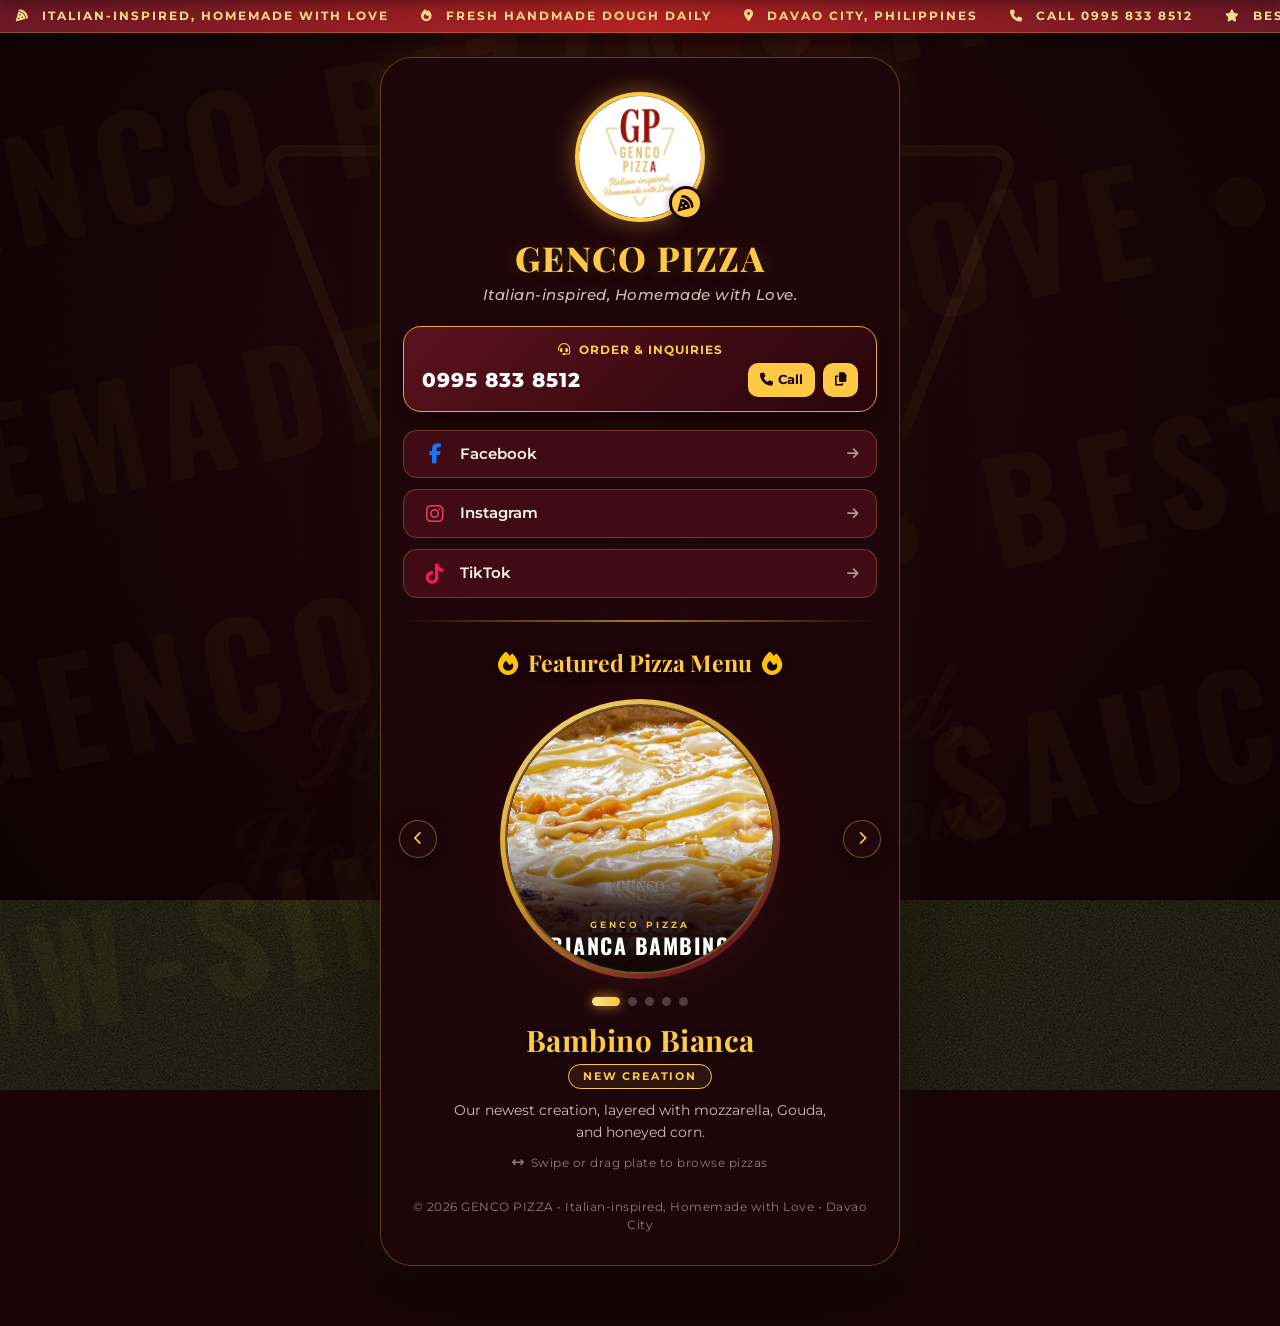
==== commit e1945011: "Remove full menu grid, order online platforms, and location blocks as requested" ====
--- a/index.html
+++ b/index.html
@@ -736,341 +736,6 @@
             gap: 6px;
         }
 
-        /* =============================================================
-           7. FULL MENU GRID SECTION
-        ============================================================= */
-        .menu-grid-container {
-            display: grid;
-            grid-template-columns: repeat(2, 1fr);
-            gap: 12px;
-            margin-top: 14px;
-            margin-bottom: 10px;
-        }
-
-        .menu-card {
-            background: rgba(45, 10, 16, 0.7);
-            border: 1.2px solid rgba(229, 169, 60, 0.25);
-            border-radius: 18px;
-            padding: 12px;
-            display: flex;
-            flex-direction: column;
-            text-align: left;
-            transition: all 0.28s cubic-bezier(0.2, 0.8, 0.2, 1);
-            position: relative;
-            overflow: hidden;
-            box-shadow: 0 6px 18px rgba(0, 0, 0, 0.35);
-        }
-
-        .menu-card:hover {
-            transform: translateY(-4px) scale(1.02);
-            border-color: var(--genco-gold);
-            box-shadow: 0 10px 25px rgba(0, 0, 0, 0.6), 0 0 16px rgba(255, 200, 69, 0.25);
-            background: rgba(55, 12, 20, 0.85);
-        }
-
-        .menu-card-img-wrap {
-            width: 100%;
-            height: 120px;
-            border-radius: 12px;
-            overflow: hidden;
-            position: relative;
-            margin-bottom: 10px;
-            border: 1px solid rgba(229, 169, 60, 0.2);
-            background: #190407;
-        }
-
-        .menu-card-img {
-            width: 100%;
-            height: 100%;
-            object-fit: cover;
-            transition: transform 0.4s ease;
-        }
-
-        .menu-card:hover .menu-card-img {
-            transform: scale(1.08);
-        }
-
-        .menu-card-tag {
-            position: absolute;
-            top: 6px;
-            left: 6px;
-            background: var(--genco-gold);
-            color: var(--genco-maroon-dark);
-            font-size: 0.62rem;
-            font-weight: 800;
-            padding: 2px 7px;
-            border-radius: 20px;
-            text-transform: uppercase;
-            letter-spacing: 0.5px;
-            box-shadow: 0 2px 6px rgba(0,0,0,0.5);
-        }
-
-        .menu-card-title {
-            font-family: 'Playfair Display', serif;
-            font-weight: 700;
-            font-size: 0.96rem;
-            color: var(--genco-gold);
-            margin-bottom: 4px;
-            line-height: 1.25;
-        }
-
-        .menu-card-desc {
-            font-size: 0.72rem;
-            color: var(--genco-text-muted);
-            line-height: 1.35;
-            margin-bottom: 8px;
-            flex-grow: 1;
-        }
-
-        .menu-card-footer {
-            display: flex;
-            align-items: center;
-            justify-content: space-between;
-            margin-top: auto;
-            padding-top: 4px;
-            border-top: 1px dashed rgba(229, 169, 60, 0.2);
-        }
-
-        .menu-card-price {
-            font-weight: 800;
-            font-size: 0.95rem;
-            color: #FFFFFF;
-            letter-spacing: 0.5px;
-        }
-
-        .menu-card-order-btn {
-            background: rgba(229, 169, 60, 0.15);
-            border: 1px solid var(--genco-gold);
-            color: var(--genco-gold);
-            font-size: 0.72rem;
-            font-weight: 700;
-            padding: 4px 10px;
-            border-radius: 20px;
-            text-decoration: none;
-            transition: all 0.2s ease;
-        }
-
-        .menu-card-order-btn:hover {
-            background: var(--genco-gold);
-            color: var(--genco-maroon-dark);
-        }
-
-        /* =============================================================
-           8. ORDER NOW PLATFORMS SECTION
-        ============================================================= */
-        .order-platforms-grid {
-            display: grid;
-            grid-template-columns: repeat(2, 1fr);
-            gap: 10px;
-            margin-top: 14px;
-            margin-bottom: 10px;
-        }
-
-        .platform-pill-btn {
-            display: flex;
-            align-items: center;
-            justify-content: center;
-            gap: 8px;
-            padding: 12px 14px;
-            border-radius: 50px;
-            font-weight: 700;
-            font-size: 0.85rem;
-            text-decoration: none;
-            transition: all 0.25s ease;
-            box-shadow: 0 4px 15px rgba(0, 0, 0, 0.35);
-        }
-
-        .platform-pill-btn:hover {
-            transform: translateY(-2px) scale(1.03);
-        }
-
-        /* GrabFood Pill */
-        .platform-grab {
-            background: linear-gradient(135deg, rgba(0, 177, 79, 0.2), rgba(0, 177, 79, 0.05));
-            border: 1.5px solid #00B14F;
-            color: #E8F8F0;
-        }
-        .platform-grab:hover {
-            background: #00B14F;
-            color: #FFFFFF;
-            box-shadow: 0 6px 20px rgba(0, 177, 79, 0.45);
-        }
-        .platform-grab i { color: #00B14F; }
-        .platform-grab:hover i { color: #FFFFFF; }
-
-        /* Foodpanda Pill */
-        .platform-panda {
-            background: linear-gradient(135deg, rgba(215, 15, 100, 0.2), rgba(215, 15, 100, 0.05));
-            border: 1.5px solid #D70F64;
-            color: #FDEBF2;
-        }
-        .platform-panda:hover {
-            background: #D70F64;
-            color: #FFFFFF;
-            box-shadow: 0 6px 20px rgba(215, 15, 100, 0.45);
-        }
-        .platform-panda i { color: #D70F64; }
-        .platform-panda:hover i { color: #FFFFFF; }
-
-        /* WhatsApp Pill */
-        .platform-wa {
-            background: linear-gradient(135deg, rgba(37, 211, 102, 0.2), rgba(37, 211, 102, 0.05));
-            border: 1.5px solid #25D366;
-            color: #EDFAF2;
-        }
-        .platform-wa:hover {
-            background: #25D366;
-            color: #0E351E;
-            box-shadow: 0 6px 20px rgba(37, 211, 102, 0.45);
-        }
-        .platform-wa i { color: #25D366; }
-        .platform-wa:hover i { color: #0E351E; }
-
-        /* Messenger Pill */
-        .platform-messenger {
-            background: linear-gradient(135deg, rgba(0, 132, 255, 0.2), rgba(160, 51, 255, 0.15));
-            border: 1.5px solid #0084FF;
-            color: #EBF4FF;
-        }
-        .platform-messenger:hover {
-            background: linear-gradient(135deg, #0084FF, #A033FF);
-            color: #FFFFFF;
-            box-shadow: 0 6px 20px rgba(0, 132, 255, 0.45);
-        }
-        .platform-messenger i { color: #0084FF; }
-        .platform-messenger:hover i { color: #FFFFFF; }
-
-        /* =============================================================
-           9. LOCATION & HOURS BLOCK
-        ============================================================= */
-        .location-hours-card {
-            background: rgba(45, 10, 16, 0.7);
-            border: 1.5px solid var(--genco-card-border);
-            border-radius: 20px;
-            padding: 18px;
-            margin-top: 14px;
-            text-align: left;
-            box-shadow: 0 8px 25px rgba(0,0,0,0.4);
-        }
-
-        .location-header {
-            display: flex;
-            align-items: center;
-            justify-content: space-between;
-            margin-bottom: 12px;
-        }
-
-        .location-title {
-            font-family: 'Playfair Display', serif;
-            font-weight: 700;
-            font-size: 1.1rem;
-            color: var(--genco-gold);
-            display: flex;
-            align-items: center;
-            gap: 8px;
-        }
-
-        .open-status-badge {
-            background: rgba(39, 174, 96, 0.2);
-            border: 1px solid #27AE60;
-            color: #2ECC71;
-            font-size: 0.68rem;
-            font-weight: 800;
-            padding: 3px 9px;
-            border-radius: 20px;
-            text-transform: uppercase;
-            letter-spacing: 0.5px;
-            display: inline-flex;
-            align-items: center;
-            gap: 5px;
-        }
-
-        .status-dot {
-            width: 7px;
-            height: 7px;
-            border-radius: 50%;
-            background: #2ECC71;
-            box-shadow: 0 0 8px #2ECC71;
-            animation: pulseDot 1.8s infinite;
-        }
-
-        @keyframes pulseDot {
-            0%, 100% { opacity: 1; transform: scale(1); }
-            50% { opacity: 0.4; transform: scale(0.8); }
-        }
-
-        .address-text {
-            font-size: 0.85rem;
-            color: var(--genco-text-light);
-            margin-bottom: 14px;
-            line-height: 1.45;
-            display: flex;
-            align-items: flex-start;
-            gap: 8px;
-        }
-
-        /* Map Embed Placeholder */
-        .map-embed-wrap {
-            width: 100%;
-            height: 140px;
-            border-radius: 12px;
-            overflow: hidden;
-            margin-bottom: 16px;
-            border: 1px solid rgba(229, 169, 60, 0.3);
-            filter: invert(90%) hue-rotate(180deg) brightness(85%) contrast(110%);
-        }
-
-        .map-embed-wrap iframe {
-            width: 100%;
-            height: 100%;
-            border: none;
-        }
-
-        /* Hours Table */
-        .hours-list {
-            display: flex;
-            flex-direction: column;
-            gap: 6px;
-            font-size: 0.8rem;
-            border-top: 1px dashed rgba(229, 169, 60, 0.25);
-            padding-top: 12px;
-        }
-
-        .hours-row {
-            display: flex;
-            justify-content: space-between;
-            color: var(--genco-text-muted);
-        }
-
-        .hours-row.active-day {
-            color: var(--genco-gold);
-            font-weight: 700;
-        }
-
-        .directions-btn {
-            display: flex;
-            align-items: center;
-            justify-content: center;
-            gap: 8px;
-            width: 100%;
-            padding: 10px;
-            margin-top: 14px;
-            background: rgba(229, 169, 60, 0.12);
-            border: 1.2px solid var(--genco-gold);
-            color: var(--genco-gold);
-            border-radius: 12px;
-            text-decoration: none;
-            font-weight: 700;
-            font-size: 0.82rem;
-            transition: all 0.25s ease;
-        }
-
-        .directions-btn:hover {
-            background: var(--genco-gold);
-            color: var(--genco-maroon-dark);
-            transform: translateY(-2px);
-        }
-
         /* Footer */
         .genco-footer-note {
             text-align: center;
@@ -1324,204 +989,6 @@
                     <i class="fa-solid fa-arrows-left-right"></i>
                     <span>Swipe or drag plate to browse pizzas</span>
                 </div>
-            </div>
-
-            <div class="genco-divider"></div>
-
-            <!-- =============================================================
-                 SECTION 5: FULL MENU GRID SECTION
-            ============================================================= -->
-            <div class="section-title">
-                <i class="fa-solid fa-utensils text-warning"></i> Full Pizza Menu <i class="fa-solid fa-utensils text-warning"></i>
-            </div>
-            <p style="font-size: 0.82rem; color: var(--genco-text-muted); margin-top: -10px; margin-bottom: 14px;">
-                Hand-stretched 12-inch artisanal pies baked fresh to order
-            </p>
-
-            <div class="menu-grid-container">
-                <!-- Item 1: Bambino Bianca -->
-                <div class="menu-card">
-                    <div class="menu-card-img-wrap">
-                        <img src="images/bambino-bianca.jpg" alt="Bambino Bianca" class="menu-card-img" loading="lazy">
-                        <span class="menu-card-tag">New</span>
-                    </div>
-                    <h3 class="menu-card-title">Bambino Bianca</h3>
-                    <p class="menu-card-desc">Mozzarella, Gouda cheese, and sweet honeyed corn cream.</p>
-                    <div class="menu-card-footer">
-                        <span class="menu-card-price">&#8369;540</span>
-                        <a href="tel:09958338512" class="menu-card-order-btn">Order</a>
-                    </div>
-                </div>
-
-                <!-- Item 2: Queen Margherita -->
-                <div class="menu-card">
-                    <div class="menu-card-img-wrap">
-                        <img src="images/queen-margherita.jpg" alt="Queen Margherita" class="menu-card-img" loading="lazy">
-                        <span class="menu-card-tag">Heritage</span>
-                    </div>
-                    <h3 class="menu-card-title">Queen Margherita</h3>
-                    <p class="menu-card-desc">Mozzarella, Parmigiano Reggiano, cherry tomatoes, fresh basil.</p>
-                    <div class="menu-card-footer">
-                        <span class="menu-card-price">&#8369;490</span>
-                        <a href="tel:09958338512" class="menu-card-order-btn">Order</a>
-                    </div>
-                </div>
-
-                <!-- Item 3: Five Cheese -->
-                <div class="menu-card">
-                    <div class="menu-card-img-wrap">
-                        <img src="images/five-cheese.jpg" alt="Five Cheese" class="menu-card-img" loading="lazy">
-                        <span class="menu-card-tag">Bestseller</span>
-                    </div>
-                    <h3 class="menu-card-title">Five Cheese</h3>
-                    <p class="menu-card-desc">Our bestseller. Five cheeses. Zero notes.</p>
-                    <div class="menu-card-footer">
-                        <span class="menu-card-price">&#8369;560</span>
-                        <a href="tel:09958338512" class="menu-card-order-btn">Order</a>
-                    </div>
-                </div>
-
-                <!-- Item 4: Classic Pepperoni -->
-                <div class="menu-card">
-                    <div class="menu-card-img-wrap">
-                        <img src="images/classic-pepperoni.jpg" alt="Classic Pepperoni" class="menu-card-img" loading="lazy">
-                        <span class="menu-card-tag">Classic</span>
-                    </div>
-                    <h3 class="menu-card-title">Classic Pepperoni</h3>
-                    <p class="menu-card-desc">Mozzarella, cheddar, and spicy cured salame piccante.</p>
-                    <div class="menu-card-footer">
-                        <span class="menu-card-price">&#8369;520</span>
-                        <a href="tel:09958338512" class="menu-card-order-btn">Order</a>
-                    </div>
-                </div>
-
-                <!-- Item 5: La Suprema Sisig -->
-                <div class="menu-card">
-                    <div class="menu-card-img-wrap">
-                        <img src="images/la-suprema-sisig.jpg" alt="La Suprema Sisig" class="menu-card-img" loading="lazy">
-                        <span class="menu-card-tag">Special</span>
-                    </div>
-                    <h3 class="menu-card-title">La Suprema Sisig</h3>
-                    <p class="menu-card-desc">HotMess sisig, mozzarella, onions, chili, quail egg, mayo.</p>
-                    <div class="menu-card-footer">
-                        <span class="menu-card-price">&#8369;580</span>
-                        <a href="tel:09958338512" class="menu-card-order-btn">Order</a>
-                    </div>
-                </div>
-
-                <!-- Item 6: Truffle Mushroom (Chef's Selection) -->
-                <div class="menu-card">
-                    <div class="menu-card-img-wrap">
-                        <img src="images/bambino-bianca.jpg" alt="Truffle Cream Mushroom" class="menu-card-img" loading="lazy" style="filter: brightness(0.9) contrast(1.1);">
-                        <span class="menu-card-tag">Chef's Pick</span>
-                    </div>
-                    <h3 class="menu-card-title">Truffle Crema</h3>
-                    <p class="menu-card-desc">Wild sautéed mushrooms, fragrant white truffle oil, mozzarella.</p>
-                    <div class="menu-card-footer">
-                        <span class="menu-card-price">&#8369;620</span>
-                        <a href="tel:09958338512" class="menu-card-order-btn">Order</a>
-                    </div>
-                </div>
-            </div>
-
-            <div class="genco-divider"></div>
-
-            <!-- =============================================================
-                 SECTION 6: ORDER NOW PLATFORMS
-            ============================================================= -->
-            <div class="section-title">
-                <i class="fa-solid fa-bag-shopping text-warning"></i> Order Online <i class="fa-solid fa-bag-shopping text-warning"></i>
-            </div>
-            <p style="font-size: 0.82rem; color: var(--genco-text-muted); margin-top: -10px; margin-bottom: 12px;">
-                Direct delivery & quick chat order channels
-            </p>
-
-            <div class="order-platforms-grid">
-                <!-- GrabFood -->
-                <a href="https://food.grab.com/ph/en/" target="_blank" rel="noopener noreferrer" class="platform-pill-btn platform-grab" title="Order on GrabFood">
-                    <i class="fa-solid fa-motorcycle"></i>
-                    <span>GrabFood</span>
-                </a>
-
-                <!-- Foodpanda -->
-                <a href="https://www.foodpanda.ph/" target="_blank" rel="noopener noreferrer" class="platform-pill-btn platform-panda" title="Order on Foodpanda">
-                    <i class="fa-solid fa-bowl-food"></i>
-                    <span>Foodpanda</span>
-                </a>
-
-                <!-- WhatsApp -->
-                <a href="https://wa.me/639958338512?text=Hi%20GENCO%20PIZZA!%20I%20would%20like%20to%20order%20pizza." target="_blank" rel="noopener noreferrer" class="platform-pill-btn platform-wa" title="Order via WhatsApp">
-                    <i class="fa-brands fa-whatsapp"></i>
-                    <span>WhatsApp</span>
-                </a>
-
-                <!-- Messenger -->
-                <a href="https://m.me/gencopizza" target="_blank" rel="noopener noreferrer" class="platform-pill-btn platform-messenger" title="Order via Messenger">
-                    <i class="fa-brands fa-facebook-messenger"></i>
-                    <span>Messenger</span>
-                </a>
-            </div>
-
-            <div class="genco-divider"></div>
-
-            <!-- =============================================================
-                 SECTION 7: LOCATION & HOURS BLOCK
-            ============================================================= -->
-            <div class="section-title">
-                <i class="fa-solid fa-clock text-warning"></i> Location & Hours <i class="fa-solid fa-clock text-warning"></i>
-            </div>
-
-            <div class="location-hours-card">
-                <div class="location-header">
-                    <div class="location-title">
-                        <i class="fa-solid fa-store"></i>
-                        <span>Davao City Branch</span>
-                    </div>
-                    <div class="open-status-badge">
-                        <span class="status-dot"></span>
-                        <span>Open Now</span>
-                    </div>
-                </div>
-
-                <div class="address-text">
-                    <i class="fa-solid fa-location-dot text-warning mt-1"></i>
-                    <div>
-                        <strong>GENCO PIZZA</strong><br>
-                        Davao City, Davao del Sur, Philippines
-                    </div>
-                </div>
-
-                <!-- Google Map Embed Placeholder -->
-                <div class="map-embed-wrap">
-                    <iframe 
-                        src="https://www.google.com/maps/embed?pb=!1m18!1m12!1m3!1d126743.58586000085!2d125.541334!3d7.073056!2m3!1f0!2f0!3f0!3m2!1i1024!2i768!4f13.1!3m3!1m2!1s0x32f96d9f519e1b0d%3A0x6291a27e70407b71!2sDavao%20City%2C%20Davao%20del%20Sur%2C%20Philippines!5e0!3m2!1sen!2sph!4v1710000000000!5m2!1sen!2sph"
-                        loading="lazy" 
-                        referrerpolicy="no-referrer-when-downgrade" 
-                        title="GENCO PIZZA Davao Location">
-                    </iframe>
-                </div>
-
-                <!-- Opening Hours Table -->
-                <div class="hours-list">
-                    <div class="hours-row">
-                        <span>Monday &ndash; Thursday</span>
-                        <span>11:00 AM &ndash; 10:00 PM</span>
-                    </div>
-                    <div class="hours-row active-day">
-                        <span>Friday &ndash; Saturday</span>
-                        <span>11:00 AM &ndash; 11:00 PM</span>
-                    </div>
-                    <div class="hours-row">
-                        <span>Sunday</span>
-                        <span>11:00 AM &ndash; 10:00 PM</span>
-                    </div>
-                </div>
-
-                <!-- Get Directions CTA -->
-                <a href="https://maps.google.com/?q=Genco+Pizza+Davao+City" target="_blank" rel="noopener noreferrer" class="directions-btn">
-                    <i class="fa-solid fa-diamond-turn-right"></i>
-                    <span>Get Directions on Google Maps</span>
-                </a>
             </div>
 
             <!-- Footer note -->
